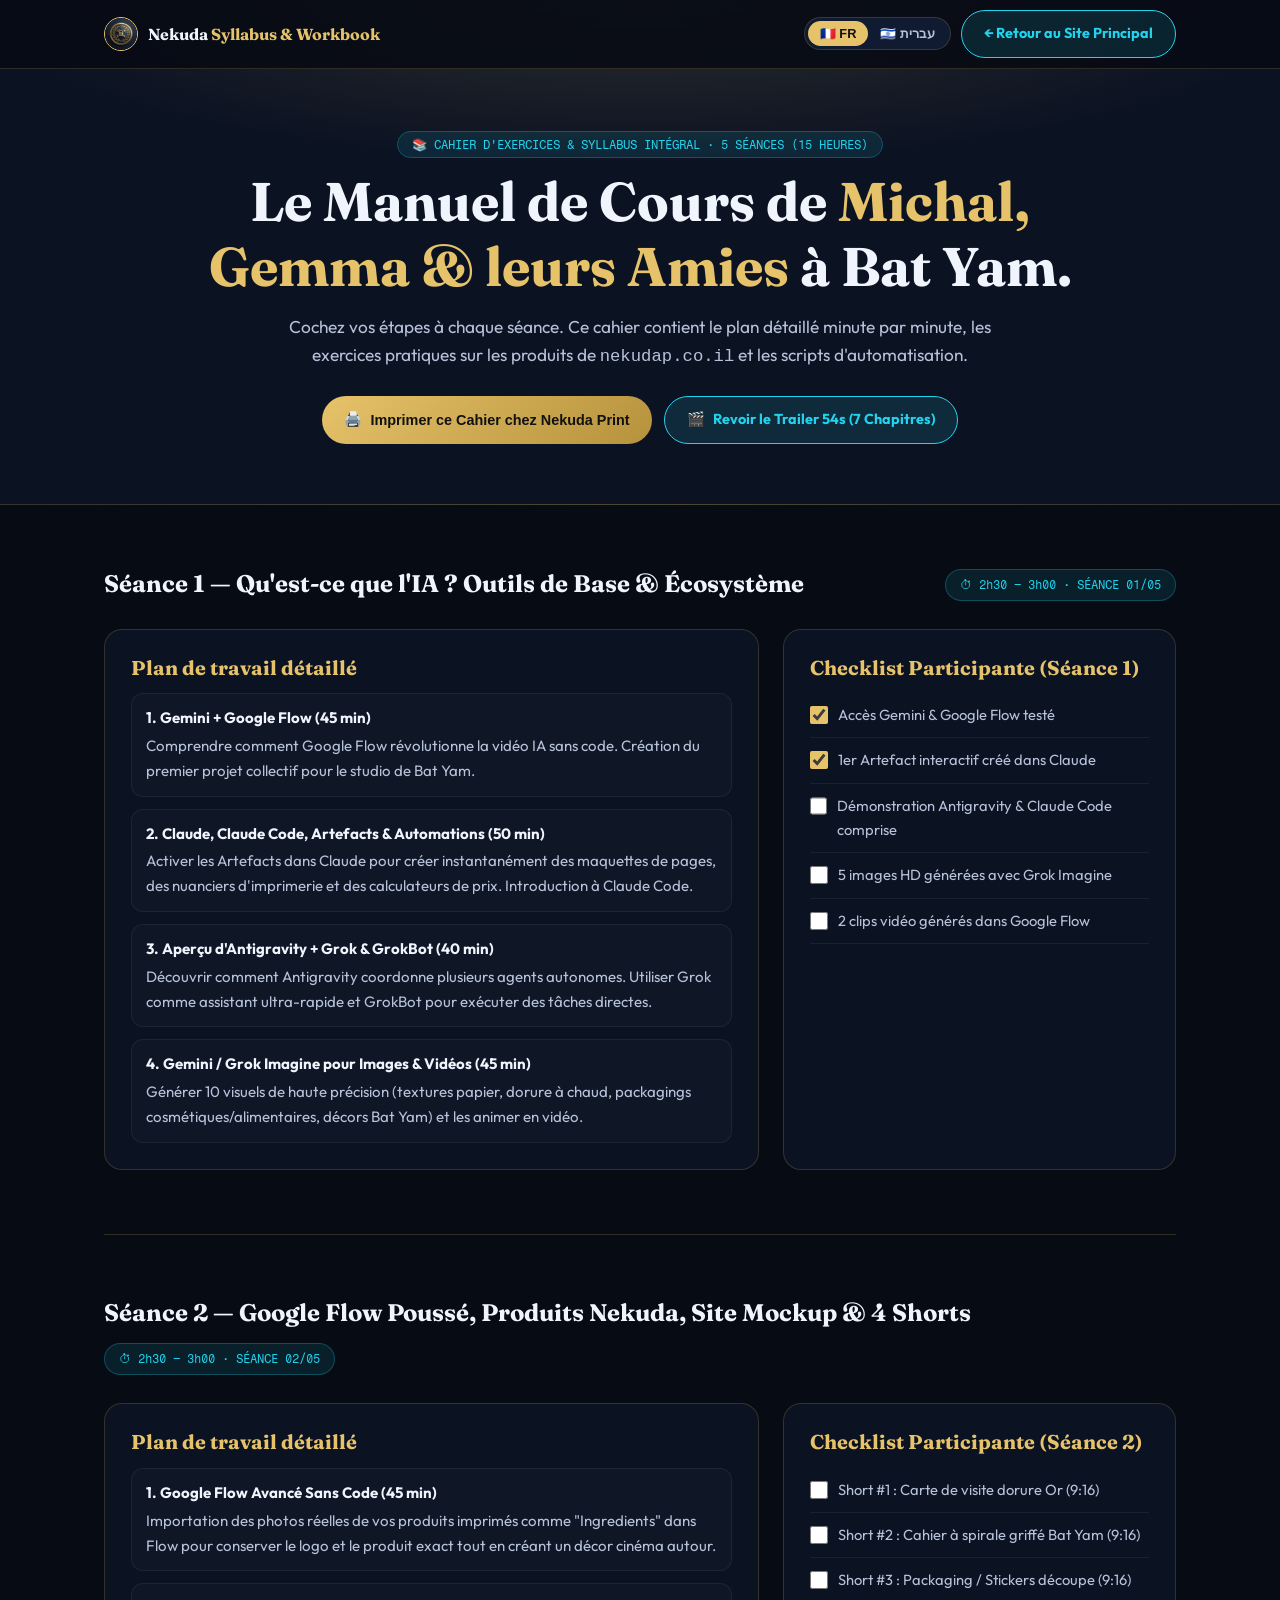
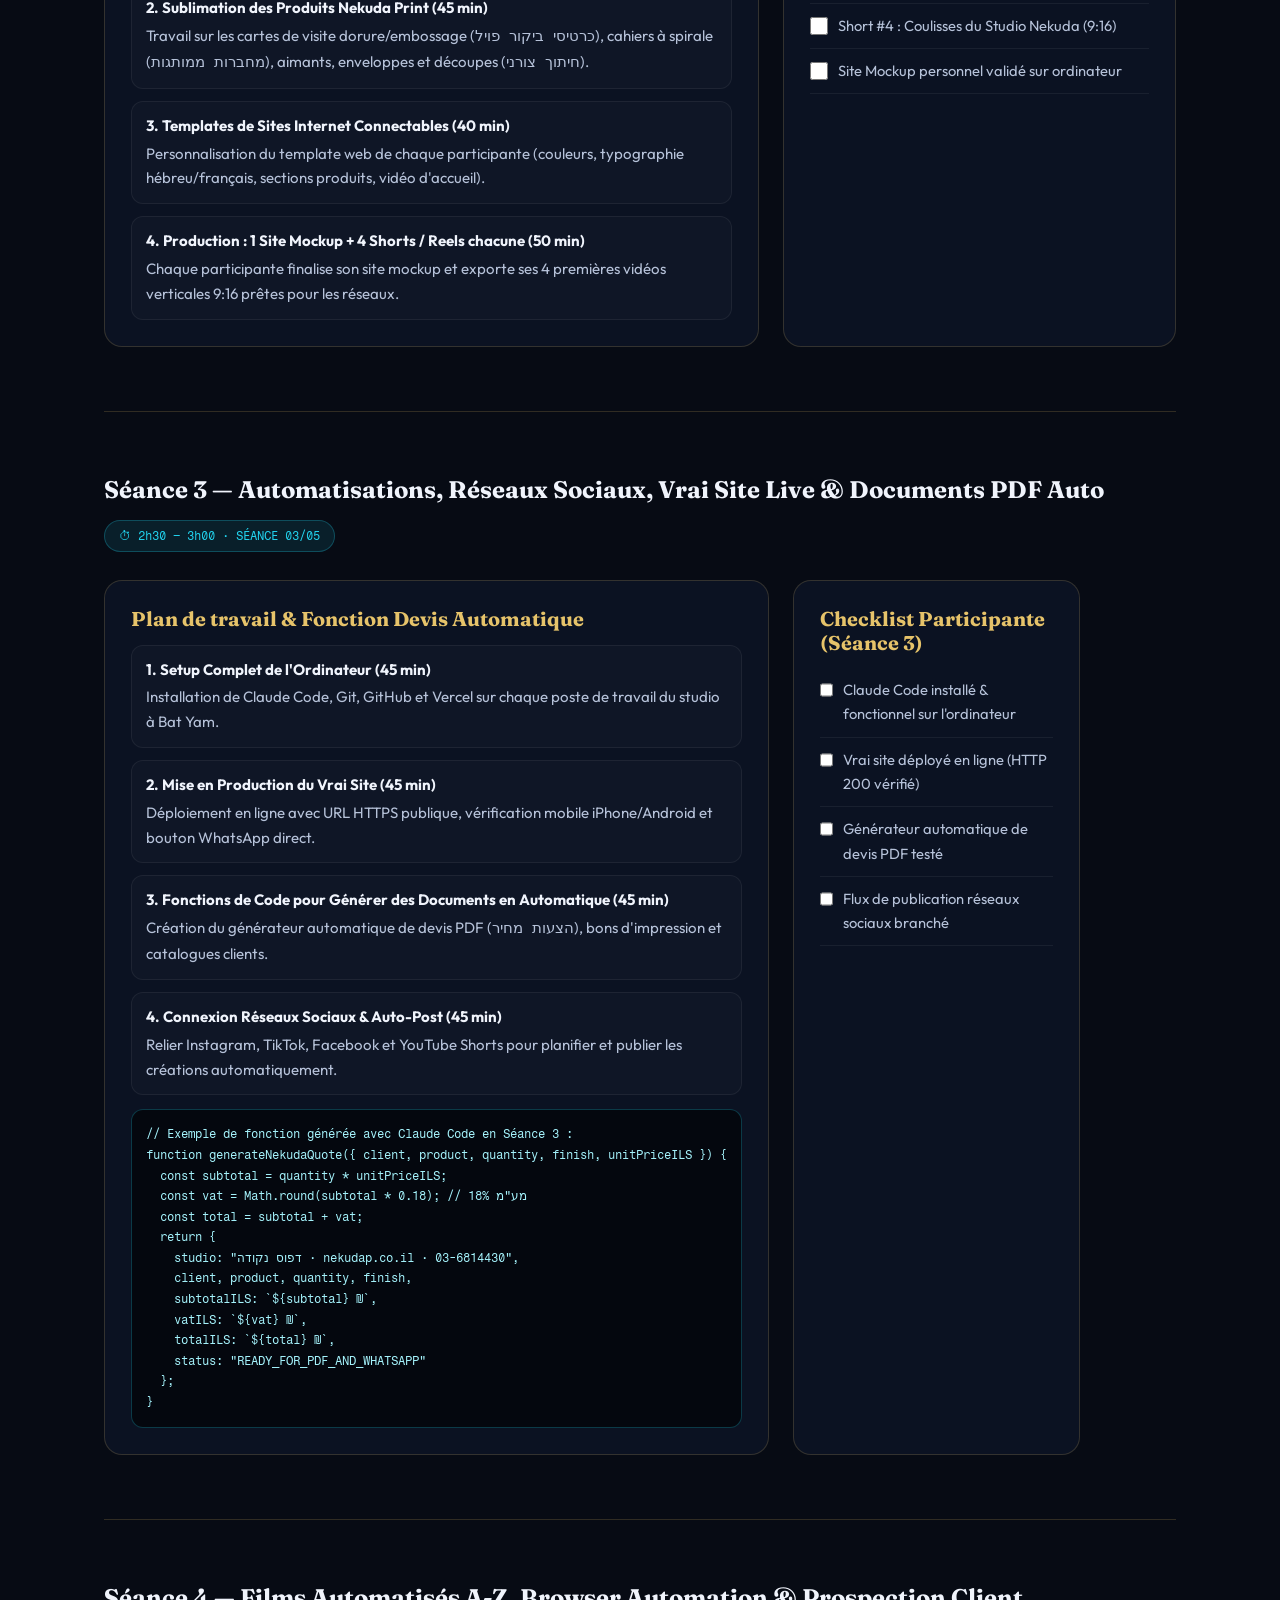
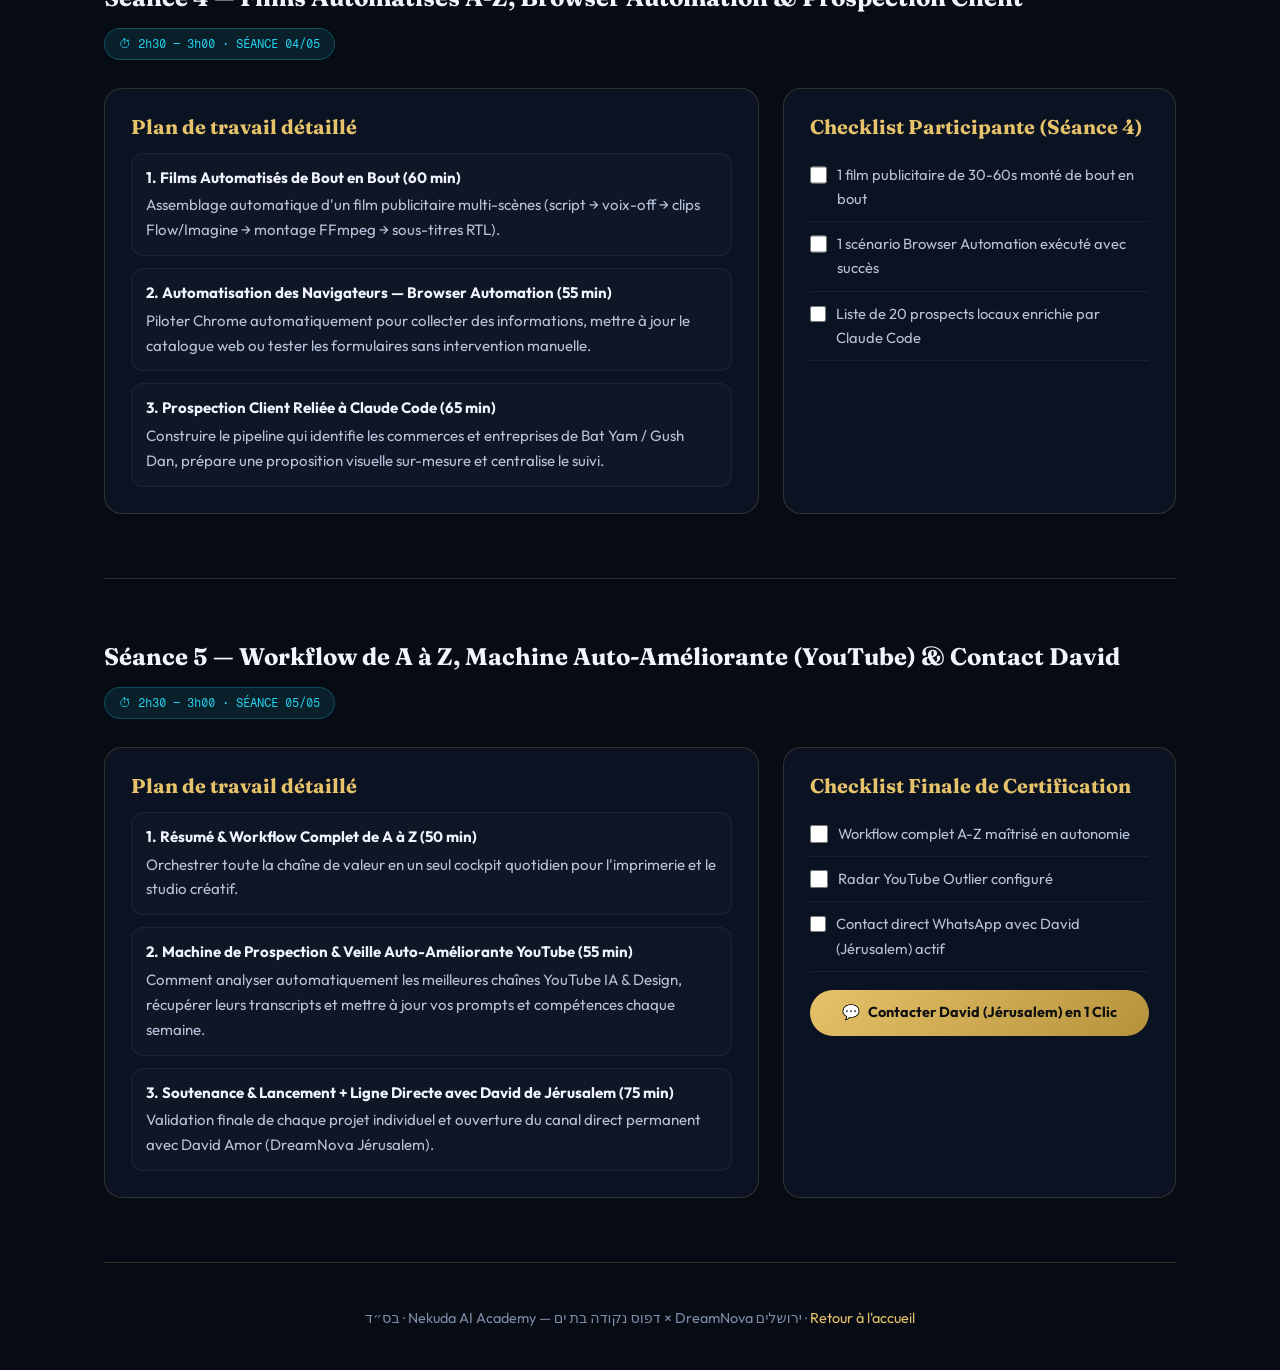
==== cours/index.html @ fb15924f "feat: Nekuda AI Academy complete bilingual course & Design 3.0 website" ====
<!DOCTYPE html>
<html lang="fr" dir="ltr">
<head>
<meta charset="UTF-8">
<meta name="viewport" content="width=device-width, initial-scale=1.0, viewport-fit=cover">
<title>Syllabus & Cahier Pratique — Nekuda AI Academy (5 Séances × 2h30-3h) | דפוס נקודה בת ים</title>
<meta name="description" content="Manuel de cours complet et cahier d'exercices des 5 séances Nekuda AI Academy pour Michal, Gemma et leurs amies à Bat Yam.">
<link rel="icon" href="../assets/logo.png">
<link rel="preconnect" href="https://fonts.googleapis.com">
<link rel="preconnect" href="https://fonts.gstatic.com" crossorigin>
<link href="https://fonts.googleapis.com/css2?family=Fraunces:ital,opsz,wght@0,9..144,400;0,9..144,600;0,9..144,700;1,9..144,400&family=Outfit:wght@300;400;500;600;700;800&family=Fragment+Mono:ital@0;1&family=Heebo:wght@300;400;500;600;700;800&family=Frank+Ruhl+Libre:wght@400;600;700&display=swap" rel="stylesheet">
<style>
:root {
  --bg: #070b14;
  --bg2: #0b1222;
  --bg3: #101a30;
  --gold: #e6c36a;
  --gold-bright: #f7dfa0;
  --gold-dim: #b5923b;
  --cyan: #22d3ee;
  --line: rgba(230, 195, 106, 0.18);
  --line-cyan: rgba(34, 211, 238, 0.25);
  --ink: #f0f4fc;
  --ink-soft: #b6c2d9;
  --ink-faint: #7c8ba6;
  --serif: 'Fraunces', Georgia, serif;
  --sans: 'Outfit', system-ui, sans-serif;
  --mono: 'Fragment Mono', monospace;
}
body.he {
  --serif: 'Frank Ruhl Libre', serif;
  --sans: 'Heebo', system-ui, sans-serif;
}
* { margin: 0; padding: 0; box-sizing: border-box; }
html { scroll-behavior: smooth; }
body {
  font-family: var(--sans);
  background: var(--bg);
  color: var(--ink);
  line-height: 1.65;
}
[data-he] { display: none !important; }
body.he [data-fr] { display: none !important; }
body.he [data-he] { display: revert !important; }

h1, h2, h3, h4 { font-family: var(--serif); line-height: 1.18; }
a { color: inherit; text-decoration: none; }
.wrap { max-width: 1120px; margin: 0 auto; padding: 0 24px; }

nav {
  position: fixed;
  top: 0; left: 0; right: 0;
  z-index: 100;
  background: rgba(7, 11, 20, 0.88);
  backdrop-filter: blur(16px);
  border-bottom: 1px solid var(--line);
}
nav .nav-in {
  max-width: 1120px;
  margin: 0 auto;
  padding: 0 24px;
  height: 68px;
  display: flex;
  align-items: center;
  justify-content: space-between;
  gap: 14px;
}
.brand {
  display: flex;
  align-items: center;
  gap: 10px;
  font-family: var(--serif);
  font-weight: 700;
}
.brand img { width: 34px; height: 34px; border-radius: 50%; border: 1px solid var(--gold); }
.lang-switch {
  display: inline-flex;
  background: var(--bg3);
  border: 1px solid var(--line);
  border-radius: 999px;
  padding: 3px;
}
.lang-switch button {
  background: transparent;
  border: none;
  color: var(--ink-soft);
  font-weight: 600;
  font-size: 0.8rem;
  padding: 5px 12px;
  border-radius: 999px;
  cursor: pointer;
}
.lang-switch button.active {
  background: var(--gold);
  color: #111;
}
.btn {
  display: inline-flex;
  align-items: center;
  gap: 8px;
  padding: 11px 22px;
  border-radius: 999px;
  font-weight: 700;
  font-size: 0.9rem;
  border: 1px solid var(--line);
  cursor: pointer;
}
.btn-gold { background: linear-gradient(135deg, var(--gold), var(--gold-dim)); color: #111; border: none; }
.btn-cyan { background: rgba(34, 211, 238, 0.12); border-color: var(--cyan); color: var(--cyan); }

header.hero {
  padding: 130px 0 60px;
  text-align: center;
  background: radial-gradient(ellipse 80% 50% at 50% 0%, rgba(230, 195, 106, 0.15), transparent 65%), var(--bg2);
  border-bottom: 1px solid var(--line);
}
header.hero h1 { font-size: clamp(2rem, 4.8vw, 3.4rem); margin: 14px auto; max-width: 880px; }
header.hero h1 em { color: var(--gold); font-style: normal; }
header.hero p { color: var(--ink-soft); max-width: 720px; margin: 0 auto 24px; font-size: 1.08rem; }

.workbook-section {
  padding: 64px 0;
  border-bottom: 1px solid var(--line);
}
.wb-header {
  display: flex;
  align-items: center;
  justify-content: space-between;
  flex-wrap: wrap;
  gap: 16px;
  margin-bottom: 28px;
}
.wb-badge {
  font-family: var(--mono);
  font-size: 0.76rem;
  color: var(--cyan);
  background: rgba(34, 211, 238, 0.1);
  border: 1px solid var(--line-cyan);
  padding: 5px 14px;
  border-radius: 999px;
}
.wb-grid {
  display: grid;
  grid-template-columns: 1.25fr 0.75fr;
  gap: 24px;
}
.wb-card {
  background: var(--bg2);
  border: 1px solid var(--line);
  border-radius: 18px;
  padding: 26px;
}
.wb-card h3 { color: var(--gold); font-size: 1.25rem; margin-bottom: 14px; }
.wb-list { list-style: none; display: grid; gap: 12px; }
.wb-list li {
  padding: 12px 14px;
  background: rgba(255, 255, 255, 0.02);
  border: 1px solid rgba(255, 255, 255, 0.06);
  border-radius: 12px;
  font-size: 0.94rem;
  color: var(--ink-soft);
}
.wb-list li strong { color: var(--ink); display: block; margin-bottom: 3px; }
.checklist label {
  display: flex;
  align-items: flex-start;
  gap: 10px;
  padding: 10px 0;
  border-bottom: 1px solid rgba(255, 255, 255, 0.06);
  font-size: 0.92rem;
  color: var(--ink-soft);
  cursor: pointer;
}
.checklist input[type="checkbox"] {
  accent-color: var(--gold);
  width: 18px;
  height: 18px;
  margin-top: 3px;
}
pre.code-block {
  margin-top: 14px;
  background: #04070e;
  border: 1px solid var(--line-cyan);
  border-radius: 12px;
  padding: 14px;
  font-family: var(--mono);
  font-size: 0.78rem;
  color: #a5f3fc;
  overflow-x: auto;
  direction: ltr;
  text-align: left;
}
footer { padding: 44px 0; text-align: center; color: var(--ink-faint); font-size: 0.9rem; }
@media (max-width: 860px) { .wb-grid { grid-template-columns: 1fr; } }
</style>
</head>
<body>

<nav>
  <div class="nav-in">
    <a href="../" class="brand">
      <img src="../assets/logo.png" alt="Logo">
      <span>Nekuda <span style="color:var(--gold)">Syllabus & Workbook</span></span>
    </a>
    <div style="display:flex;gap:10px;align-items:center">
      <div class="lang-switch">
        <button type="button" id="btnFr" class="active" onclick="setLanguage('fr')">🇫🇷 FR</button>
        <button type="button" id="btnHe" onclick="setLanguage('he')">🇮🇱 עברית</button>
      </div>
      <a href="../" class="btn btn-cyan">
        <span data-fr>← Retour au Site Principal</span><span data-he>→ חזרה לעמוד הראשי</span>
      </a>
    </div>
  </div>
</nav>

<header class="hero">
  <div class="wrap">
    <span class="wb-badge">📚 <span data-fr>CAHIER D'EXERCICES & SYLLABUS INTÉGRAL · 5 SÉANCES (15 HEURES)</span><span data-he>סילבוס מלא וחוברת עבודה מעשית · 5 מפגשים (15 שעות)</span></span>
    <h1>
      <span data-fr>Le Manuel de Cours de <em>Michal, Gemma & leurs Amies</em> à Bat Yam.</span>
      <span data-he>חוברת הקורס של <em>מיכל, ג׳מה והחברות</em> בדפוס נקודה בת ים.</span>
    </h1>
    <p>
      <span data-fr>Cochez vos étapes à chaque séance. Ce cahier contient le plan détaillé minute par minute, les exercices pratiques sur les produits de <code>nekudap.co.il</code> et les scripts d'automatisation.</span>
      <span data-he>סמנו וי על כל משימה שאתן משלימות במפגשים. כאן נמצא הפירוט המלא של כל 5 המפגשים, התרגילים על מוצרי דפוס נקודה ותבניות הקוד והאוטומציה.</span>
    </p>
    <div style="display:flex;gap:12px;justify-content:center;flex-wrap:wrap">
      <button type="button" class="btn btn-gold" onclick="window.print()">
        🖨️ <span data-fr>Imprimer ce Cahier chez Nekuda Print</span><span data-he>הדפסת חוברת הקורס בדפוס נקודה</span>
      </button>
      <a href="../#trailer" class="btn btn-cyan">
        🎬 <span data-fr>Revoir le Trailer 54s (7 Chapitres)</span><span data-he>צפייה בטריילר 54 השניות</span>
      </a>
    </div>
  </div>
</header>

<main class="wrap">

  <!-- SÉANCE 1 -->
  <section class="workbook-section" id="s1">
    <div class="wb-header">
      <h2><span data-fr>Séance 1 — Qu'est-ce que l'IA ? Outils de Base & Écosystème</span><span data-he>מפגש 1 — מה זה AI? כלי הבסיס והיכרות עם כל האקוסיסטם</span></h2>
      <span class="wb-badge">⏱ 2h30 – 3h00 · SÉANCE 01/05</span>
    </div>
    <div class="wb-grid">
      <div class="wb-card">
        <h3><span data-fr>Plan de travail détaillé</span><span data-he>תוכנית עבודה מפורטת למפגש 1</span></h3>
        <ul class="wb-list">
          <li>
            <strong>1. Gemini + Google Flow (45 min)</strong>
            <span data-fr>Comprendre comment Google Flow révolutionne la vidéo IA sans code. Création du premier projet collectif pour le studio de Bat Yam.</span>
            <span data-he>איך Google Flow מאפשר ליצור סרטונים קולנועיים ללא קוד. פתיחת פרויקט ראשון משותף לסטודיו בבת ים.</span>
          </li>
          <li>
            <strong>2. Claude, Claude Code, Artefacts & Automations (50 min)</strong>
            <span data-fr>Activer les Artefacts dans Claude pour créer instantanément des maquettes de pages, des nuanciers d'imprimerie et des calculateurs de prix. Introduction à Claude Code.</span>
            <span data-he>הפעלת Artifacts ב-Claude ליצירה מיידית של דפי נחיתה, מניפות צבעים לדפוס ומחשבוני הצעות מחיר. היכרות ראשונה עם Claude Code.</span>
          </li>
          <li>
            <strong>3. Aperçu d'Antigravity + Grok & GrokBot (40 min)</strong>
            <span data-fr>Découvrir comment Antigravity coordonne plusieurs agents autonomes. Utiliser Grok comme assistant ultra-rapide et GrokBot pour exécuter des tâches directes.</span>
            <span data-he>הצצה ל-Antigravity (תיאום בין מספר סוכני AI במקביל). שימוש ב-Grok כעובד מהיר במיוחד וב-GrokBot למשימות מיידיות.</span>
          </li>
          <li>
            <strong>4. Gemini / Grok Imagine pour Images & Vidéos (45 min)</strong>
            <span data-fr>Générer 10 visuels de haute précision (textures papier, dorure à chaud, packagings cosmétiques/alimentaires, décors Bat Yam) et les animer en vidéo.</span>
            <span data-he>יצירת 10 תמונות ברמת סטודיו (טקסטורות נייר, השבחות פויל זהב, אריזות ממותגות ונופי בת ים) והנפשתן לווידאו.</span>
          </li>
        </ul>
      </div>
      <div class="wb-card">
        <h3><span data-fr>Checklist Participante (Séance 1)</span><span data-he>צ׳ק-ליסט למשתתפת (מפגש 1)</span></h3>
        <div class="checklist">
          <label><input type="checkbox" checked> <span><span data-fr>Accès Gemini & Google Flow testé</span><span data-he>חיבור פעיל ל-Gemini ו-Google Flow</span></span></label>
          <label><input type="checkbox" checked> <span><span data-fr>1er Artefact interactif créé dans Claude</span><span data-he>יצירת Artifact אינטראקטיבי ראשון ב-Claude</span></span></label>
          <label><input type="checkbox"> <span><span data-fr>Démonstration Antigravity & Claude Code comprise</span><span data-he>הבנת איך Claude Code ו-Antigravity עובדים</span></span></label>
          <label><input type="checkbox"> <span><span data-fr>5 images HD générées avec Grok Imagine</span><span data-he>יצירת 5 תמונות HD ב-Grok Imagine</span></span></label>
          <label><input type="checkbox"> <span><span data-fr>2 clips vidéo générés dans Google Flow</span><span data-he>יצירת 2 קליפים ראשונים ב-Google Flow</span></span></label>
        </div>
      </div>
    </div>
  </section>

  <!-- SÉANCE 2 -->
  <section class="workbook-section" id="s2">
    <div class="wb-header">
      <h2><span data-fr>Séance 2 — Google Flow Poussé, Produits Nekuda, Site Mockup & 4 Shorts</span><span data-he>מפגש 2 — Google Flow מתקדם, מוצרי דפוס נקודה, אתר מוקאפ ו-4 Shorts</span></h2>
      <span class="wb-badge">⏱ 2h30 – 3h00 · SÉANCE 02/05</span>
    </div>
    <div class="wb-grid">
      <div class="wb-card">
        <h3><span data-fr>Plan de travail détaillé</span><span data-he>תוכנית עבודה מפורטת למפגש 2</span></h3>
        <ul class="wb-list">
          <li>
            <strong>1. Google Flow Avancé Sans Code (45 min)</strong>
            <span data-fr>Importation des photos réelles de vos produits imprimés comme "Ingredients" dans Flow pour conserver le logo et le produit exact tout en créant un décor cinéma autour.</span>
            <span data-he>העלאת תמונות מוצרים אמיתיים מבית הדפוס כ-Ingredients לתוך Flow כדי לשמור על הלוגו והמוצר המדויק בתוך סצנה קולנועית.</span>
          </li>
          <li>
            <strong>2. Sublimation des Produits Nekuda Print (45 min)</strong>
            <span data-fr>Travail sur les cartes de visite dorure/embossage (<code>כרטיסי ביקור פויל</code>), cahiers à spirale (<code>מחברות ממותגות</code>), aimants, enveloppes et découpes (<code>חיתוך צורני</code>).</span>
            <span data-he>יצירת פרסומות וידאו לכרטיסי ביקור עם פויל והבלטה, מחברות ספירלה ממותגות, מגנטים, מעטפות וחיתוך צורני.</span>
          </li>
          <li>
            <strong>3. Templates de Sites Internet Connectables (40 min)</strong>
            <span data-fr>Personnalisation du template web de chaque participante (couleurs, typographie hébreu/français, sections produits, vidéo d'accueil).</span>
            <span data-he>התאמה אישית של תבנית האתר לכל משתתפת (צבעים, פונטים בעברית, קטלוג מוצרים וסרטון פתיחה).</span>
          </li>
          <li>
            <strong>4. Production : 1 Site Mockup + 4 Shorts / Reels chacune (50 min)</strong>
            <span data-fr>Chaque participante finalise son site mockup et exporte ses 4 premières vidéos verticales 9:16 prêtes pour les réseaux.</span>
            <span data-he>כל משתתפת מסיימת את אתר המוקאפ שלה ומייצאת 4 סרטוני Shorts/Reels אנכיים (9:16) מוכנים לפרסום.</span>
          </li>
        </ul>
      </div>
      <div class="wb-card">
        <h3><span data-fr>Checklist Participante (Séance 2)</span><span data-he>צ׳ק-ליסט למשתתפת (מפגש 2)</span></h3>
        <div class="checklist">
          <label><input type="checkbox"> <span><span data-fr>Short #1 : Carte de visite dorure Or (9:16)</span><span data-he>סרטון #1: כרטיס ביקור פויל זהב (9:16)</span></span></label>
          <label><input type="checkbox"> <span><span data-fr>Short #2 : Cahier à spirale griffé Bat Yam (9:16)</span><span data-he>סרטון #2: מחברת ספירלה ממותגת (9:16)</span></span></label>
          <label><input type="checkbox"> <span><span data-fr>Short #3 : Packaging / Stickers découpe (9:16)</span><span data-he>סרטון #3: חיתוך צורני ומדבקות (9:16)</span></span></label>
          <label><input type="checkbox"> <span><span data-fr>Short #4 : Coulisses du Studio Nekuda (9:16)</span><span data-he>סרטון #4: מאחורי הקלעים בסטודיו (9:16)</span></span></label>
          <label><input type="checkbox"> <span><span data-fr>Site Mockup personnel validé sur ordinateur</span><span data-he>אתר מוקאפ אישי מוכן ומעוצב</span></span></label>
        </div>
      </div>
    </div>
  </section>

  <!-- SÉANCE 3 -->
  <section class="workbook-section" id="s3">
    <div class="wb-header">
      <h2><span data-fr>Séance 3 — Automatisations, Réseaux Sociaux, Vrai Site Live & Documents PDF Auto</span><span data-he>מפגש 3 — אוטומציות, רשתות חברתיות, אתר חי באוויר והפקת מסמכים אוטומטית</span></h2>
      <span class="wb-badge">⏱ 2h30 – 3h00 · SÉANCE 03/05</span>
    </div>
    <div class="wb-grid">
      <div class="wb-card">
        <h3><span data-fr>Plan de travail & Fonction Devis Automatique</span><span data-he>תוכנית עבודה ופונקציית הצעת מחיר אוטומטית</span></h3>
        <ul class="wb-list">
          <li>
            <strong>1. Setup Complet de l'Ordinateur (45 min)</strong>
            <span data-fr>Installation de Claude Code, Git, GitHub et Vercel sur chaque poste de travail du studio à Bat Yam.</span>
            <span data-he>התקנת Claude Code, חיבור ל-GitHub ו-Vercel והגדרת תיקיות העבודה על כל מחשב בסטודיו.</span>
          </li>
          <li>
            <strong>2. Mise en Production du Vrai Site (45 min)</strong>
            <span data-fr>Déploiement en ligne avec URL HTTPS publique, vérification mobile iPhone/Android et bouton WhatsApp direct.</span>
            <span data-he>העלאת האתר לאוויר עם כתובת אמיתית (HTTPS), בדיקה בנייד וחיבור ישיר לוואטסאפ.</span>
          </li>
          <li>
            <strong>3. Fonctions de Code pour Générer des Documents en Automatique (45 min)</strong>
            <span data-fr>Création du générateur automatique de devis PDF (<code>הצעות מחיר</code>), bons d'impression et catalogues clients.</span>
            <span data-he>בניית פונקציית קוד שמייצרת אוטומטית הצעות מחיר ב-PDF, הזמנות עבודה וקטלוגים ממותגים.</span>
          </li>
          <li>
            <strong>4. Connexion Réseaux Sociaux & Auto-Post (45 min)</strong>
            <span data-fr>Relier Instagram, TikTok, Facebook et YouTube Shorts pour planifier et publier les créations automatiquement.</span>
            <span data-he>חיבור הרשתות החברתיות (אינסטגרם, פייסבוק, טיקטוק, יוטיוב) לתזמון ופרסום אוטומטי של התוכן.</span>
          </li>
        </ul>
        <pre class="code-block">// Exemple de fonction générée avec Claude Code en Séance 3 :
function generateNekudaQuote({ client, product, quantity, finish, unitPriceILS }) {
  const subtotal = quantity * unitPriceILS;
  const vat = Math.round(subtotal * 0.18); // מע"מ 18%
  const total = subtotal + vat;
  return {
    studio: "דפוס נקודה · nekudap.co.il · 03-6814430",
    client, product, quantity, finish,
    subtotalILS: `${subtotal} ₪`,
    vatILS: `${vat} ₪`,
    totalILS: `${total} ₪`,
    status: "READY_FOR_PDF_AND_WHATSAPP"
  };
}</pre>
      </div>
      <div class="wb-card">
        <h3><span data-fr>Checklist Participante (Séance 3)</span><span data-he>צ׳ק-ליסט למשתתפת (מפגש 3)</span></h3>
        <div class="checklist">
          <label><input type="checkbox"> <span><span data-fr>Claude Code installé & fonctionnel sur l'ordinateur</span><span data-he>Claude Code מותקן ועובד על המחשב</span></span></label>
          <label><input type="checkbox"> <span><span data-fr>Vrai site déployé en ligne (HTTP 200 vérifié)</span><span data-he>האתר האישי באוויר עם קישור חי (HTTP 200)</span></span></label>
          <label><input type="checkbox"> <span><span data-fr>Générateur automatique de devis PDF testé</span><span data-he>מחולל הצעות מחיר אוטומטי ב-PDF עובד</span></span></label>
          <label><input type="checkbox"> <span><span data-fr>Flux de publication réseaux sociaux branché</span><span data-he>חיבור פרסום אוטומטי לרשתות החברתיות</span></span></label>
        </div>
      </div>
    </div>
  </section>

  <!-- SÉANCE 4 -->
  <section class="workbook-section" id="s4">
    <div class="wb-header">
      <h2><span data-fr>Séance 4 — Films Automatisés A-Z, Browser Automation & Prospection Client</span><span data-he>מפגש 4 — סרטים אוטומטיים מקצה לקצה, אוטומציית דפדפן וגיוס לקוחות</span></h2>
      <span class="wb-badge">⏱ 2h30 – 3h00 · SÉANCE 04/05</span>
    </div>
    <div class="wb-grid">
      <div class="wb-card">
        <h3><span data-fr>Plan de travail détaillé</span><span data-he>תוכנית עבודה מפורטת למפגש 4</span></h3>
        <ul class="wb-list">
          <li>
            <strong>1. Films Automatisés de Bout en Bout (60 min)</strong>
            <span data-fr>Assemblage automatique d'un film publicitaire multi-scènes (script → voix-off → clips Flow/Imagine → montage FFmpeg → sous-titres RTL).</span>
            <span data-he>בניית צנרת אוטומטית להפקת סרט פרסומת שלם (תסריט ← קריינות ← שוטים ← עריכת וידאו אוטומטית ← כתוביות בעברית).</span>
          </li>
          <li>
            <strong>2. Automatisation des Navigateurs — Browser Automation (55 min)</strong>
            <span data-fr>Piloter Chrome automatiquement pour collecter des informations, mettre à jour le catalogue web ou tester les formulaires sans intervention manuelle.</span>
            <span data-he>הפעלת דפדפן אוטומטי שמבצע משימות חוזרות: איסוף נתונים, עדכון מוצרים באתר ובדיקת טפסים אוטומטית.</span>
          </li>
          <li>
            <strong>3. Prospection Client Reliée à Claude Code (65 min)</strong>
            <span data-fr>Construire le pipeline qui identifie les commerces et entreprises de Bat Yam / Gush Dan, prépare une proposition visuelle sur-mesure et centralise le suivi.</span>
            <span data-he>בניית מערכת שמאתרת עסקים בבת ים וגוש דן, מכינה עבורם הדמיה מותאמת אישית ומחברת את הכל ל-Claude Code.</span>
          </li>
        </ul>
      </div>
      <div class="wb-card">
        <h3><span data-fr>Checklist Participante (Séance 4)</span><span data-he>צ׳ק-ליסט למשתתפת (מפגש 4)</span></h3>
        <div class="checklist">
          <label><input type="checkbox"> <span><span data-fr>1 film publicitaire de 30-60s monté de bout en bout</span><span data-he>סרט פרסומת שלם (30–60 שנ׳) שהופק מקצה לקצה</span></span></label>
          <label><input type="checkbox"> <span><span data-fr>1 scénario Browser Automation exécuté avec succès</span><span data-he>תהליך אוטומציית דפדפן עובד</span></span></label>
          <label><input type="checkbox"> <span><span data-fr>Liste de 20 prospects locaux enrichie par Claude Code</span><span data-he>רשימת 20 לקוחות פוטנציאליים עם הצעה מותאמת</span></span></label>
        </div>
      </div>
    </div>
  </section>

  <!-- SÉANCE 5 -->
  <section class="workbook-section" id="s5">
    <div class="wb-header">
      <h2><span data-fr>Séance 5 — Workflow de A à Z, Machine Auto-Améliorante (YouTube) & Contact David</span><span data-he>מפגש 5 — תהליך מלא מא׳ עד ת׳, מכונת למידה מיוטיוב וקשר ישיר לדוד</span></h2>
      <span class="wb-badge">⏱ 2h30 – 3h00 · SÉANCE 05/05</span>
    </div>
    <div class="wb-grid">
      <div class="wb-card">
        <h3><span data-fr>Plan de travail détaillé</span><span data-he>תוכנית עבודה מפורטת למפגש 5</span></h3>
        <ul class="wb-list">
          <li>
            <strong>1. Résumé & Workflow Complet de A à Z (50 min)</strong>
            <span data-fr>Orchestrer toute la chaîne de valeur en un seul cockpit quotidien pour l'imprimerie et le studio créatif.</span>
            <span data-he>חיבור כל מה שלמדנו לתהליך עבודה יומי מהיר ופשוט שמייצר תוכן, אתרים והצעות מחיר.</span>
          </li>
          <li>
            <strong>2. Machine de Prospection & Veille Auto-Améliorante YouTube (55 min)</strong>
            <span data-fr>Comment analyser automatiquement les meilleures chaînes YouTube IA & Design, récupérer leurs transcripts et mettre à jour vos prompts et compétences chaque semaine.</span>
            <span data-he>ניתוח אוטומטי של ערוצי היוטיוב הטובים בעולם, חילוץ תמלולים והפיכת כל חידוש ב-AI לכלי עבודה בדפוס נקודה.</span>
          </li>
          <li>
            <strong>3. Soutenance & Lancement + Ligne Directe avec David de Jérusalem (75 min)</strong>
            <span data-fr>Validation finale de chaque projet individuel et ouverture du canal direct permanent avec David Amor (DreamNova Jérusalem).</span>
            <span data-he>השקת הפרויקט האישי של כל משתתפת ופתיחת ערוץ התקשורת הישיר עם דוד אמור בירושלים להמשך ליווי וצמיחה.</span>
          </li>
        </ul>
      </div>
      <div class="wb-card">
        <h3><span data-fr>Checklist Finale de Certification</span><span data-he>צ׳ק-ליסט סיום והסמכה</span></h3>
        <div class="checklist">
          <label><input type="checkbox"> <span><span data-fr>Workflow complet A-Z maîtrisé en autonomie</span><span data-he>שליטה מלאה בתהליך העבודה מא׳ ועד ת׳</span></span></label>
          <label><input type="checkbox"> <span><span data-fr>Radar YouTube Outlier configuré</span><span data-he>מערכת ניתוח ערוצי יוטיוב מוגדרת</span></span></label>
          <label><input type="checkbox"> <span><span data-fr>Contact direct WhatsApp avec David (Jérusalem) actif</span><span data-he>קשר ישיר בוואטסאפ מול דוד בירושלים</span></span></label>
        </div>
        <div style="margin-top:18px">
          <a href="https://wa.me/972584921492?text=%D7%94%D7%99%D7%99%20%D7%93%D7%95%D7%93%2C%20%D7%90%D7%A0%D7%97%D7%A0%D7%95%20%D7%91%D7%97%D7%95%D7%91%D7%A8%D7%AA%20%D7%94%D7%A7%D7%95%D7%A8%D7%A1%20%D7%A9%D7%9C%20Nekuda%20AI%20Academy!" target="_blank" rel="noopener" class="btn btn-gold" style="width:100%;justify-content:center">
            💬 <span data-fr>Contacter David (Jérusalem) en 1 Clic</span><span data-he>שיחה ישירה עם דוד מירושלים</span>
          </a>
        </div>
      </div>
    </div>
  </section>

</main>

<footer>
  <div class="wrap">
    <p>בס״ד · Nekuda AI Academy — דפוס נקודה בת ים × DreamNova ירושלים · <a href="../" style="color:var(--gold)">Retour à l'accueil</a></p>
  </div>
</footer>

<script>
function setLanguage(lang) {
  const isHe = lang === 'he';
  document.body.classList.toggle('he', isHe);
  document.documentElement.lang = isHe ? 'he' : 'fr';
  document.documentElement.dir = isHe ? 'rtl' : 'ltr';
  document.getElementById('btnFr').classList.toggle('active', !isHe);
  document.getElementById('btnHe').classList.toggle('active', isHe);
  try { localStorage.setItem('nekuda_lang', lang); } catch (e) {}
}
(function() {
  let saved = new URLSearchParams(location.search).get('lang');
  if (!saved) { try { saved = localStorage.getItem('nekuda_lang'); } catch (e) {} }
  if (saved === 'he' || saved === 'fr') setLanguage(saved);
})();
</script>
</body>
</html>
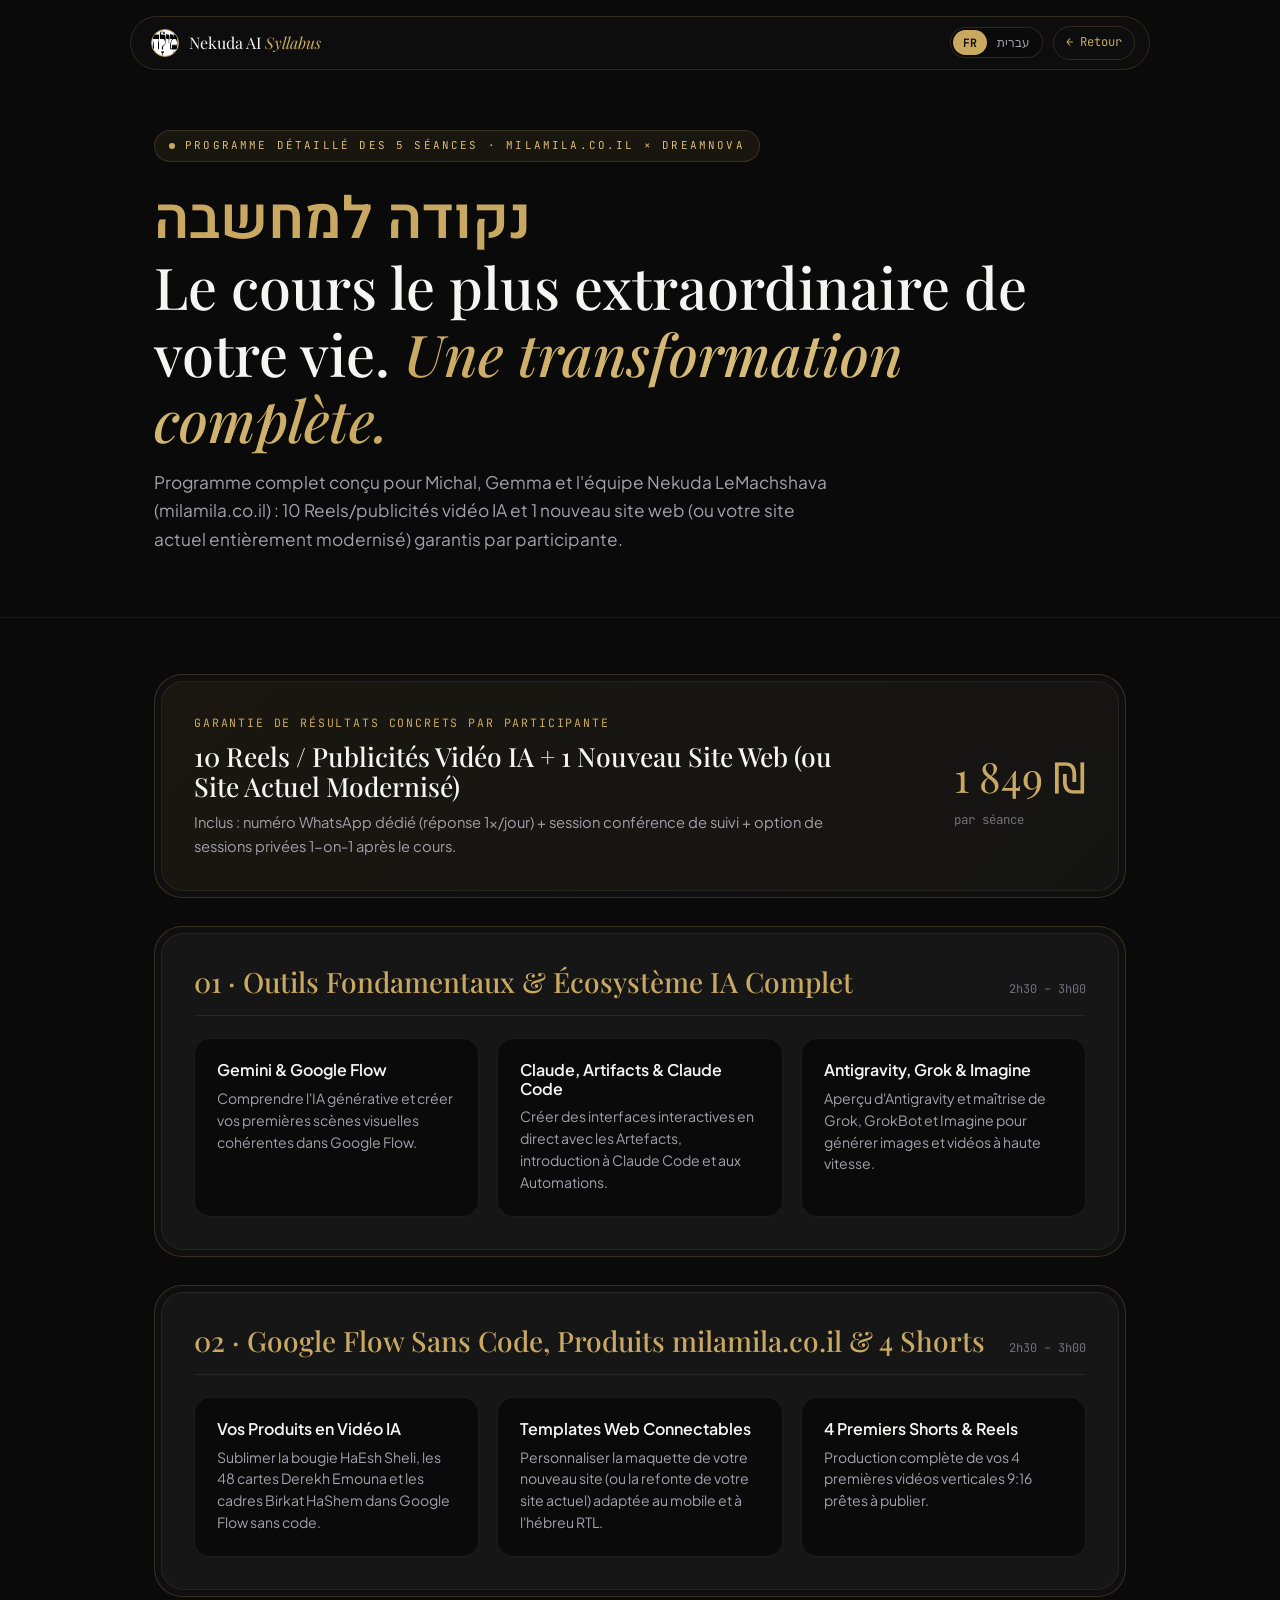
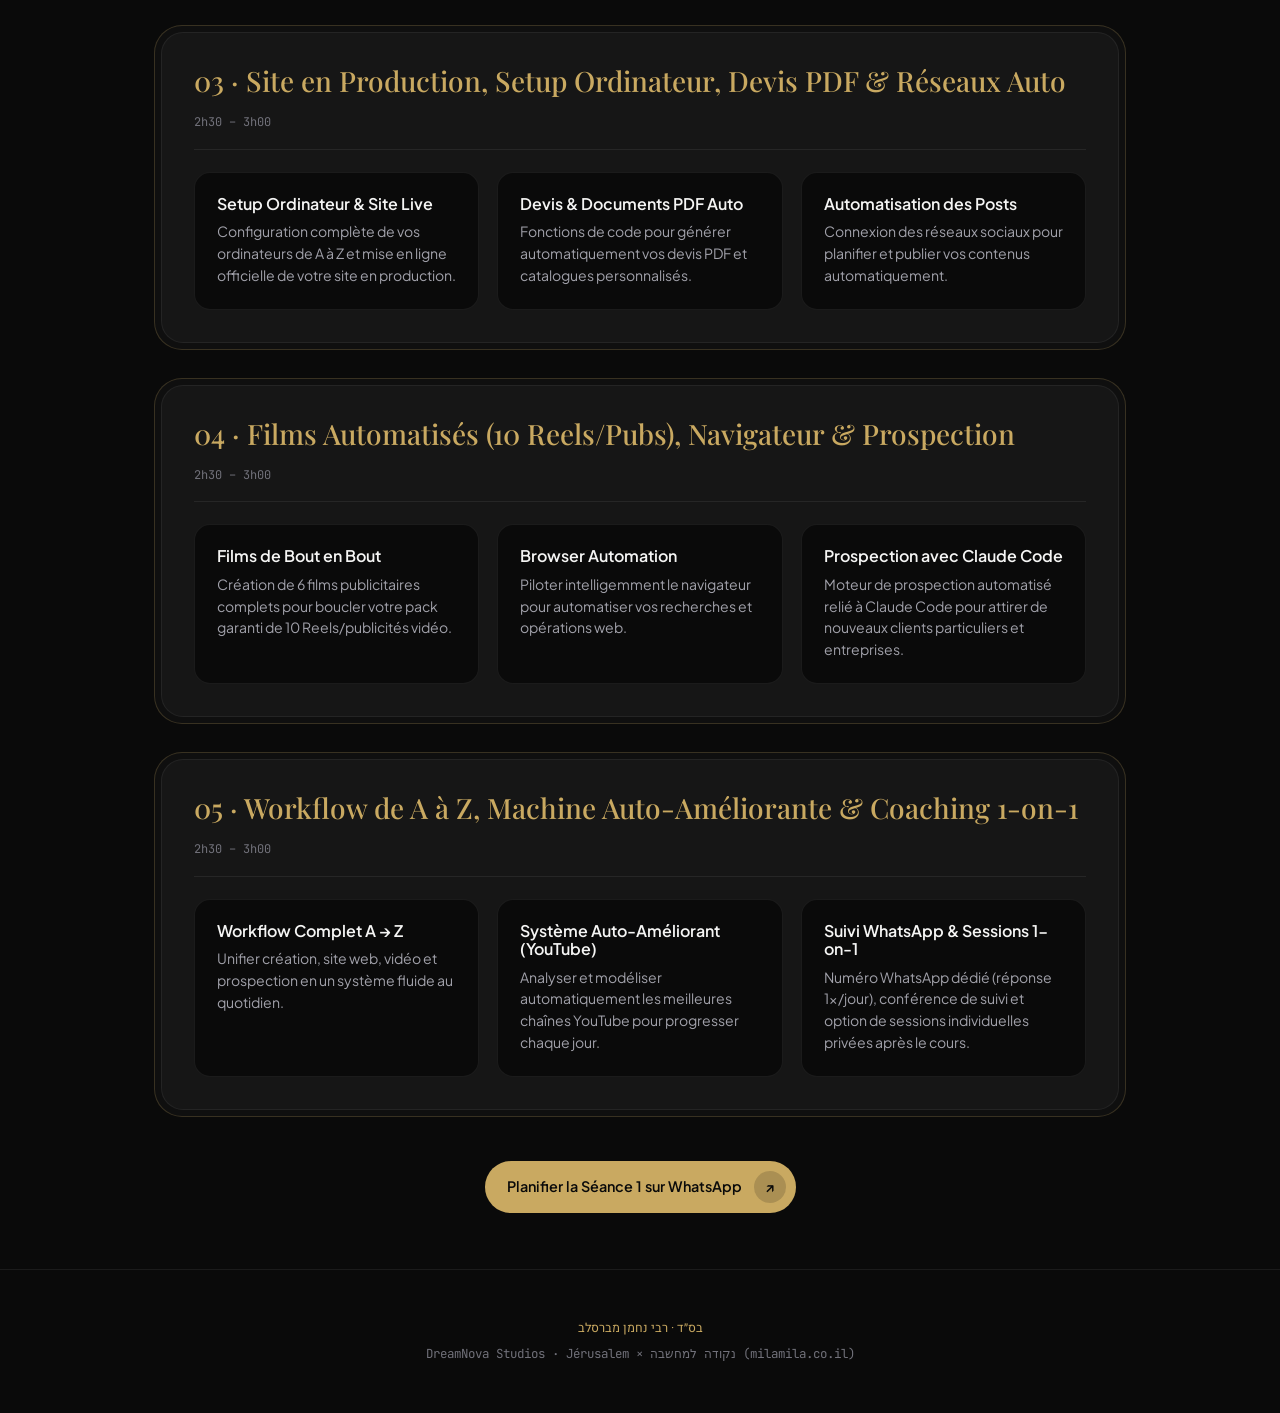
==== commit 93f432b9: "feat: State-of-the-Art Claude canonical redesign + milamila.co.il + HE/EN lip-synced videos + /brag " ====
--- a/cours/index.html
+++ b/cours/index.html
@@ -1,495 +1,353 @@
 <!DOCTYPE html>
 <html lang="fr" dir="ltr">
 <head>
-<meta charset="UTF-8">
-<meta name="viewport" content="width=device-width, initial-scale=1.0, viewport-fit=cover">
-<title>Syllabus & Cahier Pratique — Nekuda AI Academy (5 Séances × 2h30-3h) | דפוס נקודה בת ים</title>
-<meta name="description" content="Manuel de cours complet et cahier d'exercices des 5 séances Nekuda AI Academy pour Michal, Gemma et leurs amies à Bat Yam.">
-<link rel="icon" href="../assets/logo.png">
-<link rel="preconnect" href="https://fonts.googleapis.com">
-<link rel="preconnect" href="https://fonts.gstatic.com" crossorigin>
-<link href="https://fonts.googleapis.com/css2?family=Fraunces:ital,opsz,wght@0,9..144,400;0,9..144,600;0,9..144,700;1,9..144,400&family=Outfit:wght@300;400;500;600;700;800&family=Fragment+Mono:ital@0;1&family=Heebo:wght@300;400;500;600;700;800&family=Frank+Ruhl+Libre:wght@400;600;700&display=swap" rel="stylesheet">
+<meta charset="UTF-8" />
+<meta name="viewport" content="width=device-width, initial-scale=1.0, viewport-fit=cover" />
+<title>Syllabus Complet — Nekuda AI Academy | נקודה למחשבה × DreamNova Studios</title>
+<meta name="description" content="Programme détaillé des 5 séances de Nekuda AI Academy (milamila.co.il) : Gemini, Google Flow, Claude Code, Antigravity, Grok. Garantie 10 Reels/Pubs + 1 Site Web. 1 849 ₪ par séance." />
+<link rel="icon" href="../assets/milamila/logo.png" />
+<link rel="preconnect" href="https://fonts.googleapis.com" />
+<link rel="preconnect" href="https://fonts.gstatic.com" crossorigin />
+<link href="https://fonts.googleapis.com/css2?family=Playfair+Display:ital,wght@0,400;0,500;0,600;0,700;1,400;1,500&family=Plus+Jakarta+Sans:wght@300;400;500;600;700&family=JetBrains+Mono:wght@400;500&family=Heebo:wght@400;500;600;700;800&display=swap" rel="stylesheet" />
 <style>
-:root {
-  --bg: #070b14;
-  --bg2: #0b1222;
-  --bg3: #101a30;
-  --gold: #e6c36a;
-  --gold-bright: #f7dfa0;
-  --gold-dim: #b5923b;
-  --cyan: #22d3ee;
-  --line: rgba(230, 195, 106, 0.18);
-  --line-cyan: rgba(34, 211, 238, 0.25);
-  --ink: #f0f4fc;
-  --ink-soft: #b6c2d9;
-  --ink-faint: #7c8ba6;
-  --serif: 'Fraunces', Georgia, serif;
-  --sans: 'Outfit', system-ui, sans-serif;
-  --mono: 'Fragment Mono', monospace;
-}
-body.he {
-  --serif: 'Frank Ruhl Libre', serif;
-  --sans: 'Heebo', system-ui, sans-serif;
-}
-* { margin: 0; padding: 0; box-sizing: border-box; }
-html { scroll-behavior: smooth; }
-body {
-  font-family: var(--sans);
-  background: var(--bg);
-  color: var(--ink);
-  line-height: 1.65;
-}
-[data-he] { display: none !important; }
-body.he [data-fr] { display: none !important; }
-body.he [data-he] { display: revert !important; }
-
-h1, h2, h3, h4 { font-family: var(--serif); line-height: 1.18; }
-a { color: inherit; text-decoration: none; }
-.wrap { max-width: 1120px; margin: 0 auto; padding: 0 24px; }
-
-nav {
-  position: fixed;
-  top: 0; left: 0; right: 0;
-  z-index: 100;
-  background: rgba(7, 11, 20, 0.88);
-  backdrop-filter: blur(16px);
-  border-bottom: 1px solid var(--line);
-}
-nav .nav-in {
-  max-width: 1120px;
-  margin: 0 auto;
-  padding: 0 24px;
-  height: 68px;
-  display: flex;
-  align-items: center;
-  justify-content: space-between;
-  gap: 14px;
-}
-.brand {
-  display: flex;
-  align-items: center;
-  gap: 10px;
-  font-family: var(--serif);
-  font-weight: 700;
-}
-.brand img { width: 34px; height: 34px; border-radius: 50%; border: 1px solid var(--gold); }
-.lang-switch {
-  display: inline-flex;
-  background: var(--bg3);
-  border: 1px solid var(--line);
-  border-radius: 999px;
-  padding: 3px;
-}
-.lang-switch button {
-  background: transparent;
-  border: none;
-  color: var(--ink-soft);
-  font-weight: 600;
-  font-size: 0.8rem;
-  padding: 5px 12px;
-  border-radius: 999px;
-  cursor: pointer;
-}
-.lang-switch button.active {
-  background: var(--gold);
-  color: #111;
-}
-.btn {
-  display: inline-flex;
-  align-items: center;
-  gap: 8px;
-  padding: 11px 22px;
-  border-radius: 999px;
-  font-weight: 700;
-  font-size: 0.9rem;
-  border: 1px solid var(--line);
-  cursor: pointer;
-}
-.btn-gold { background: linear-gradient(135deg, var(--gold), var(--gold-dim)); color: #111; border: none; }
-.btn-cyan { background: rgba(34, 211, 238, 0.12); border-color: var(--cyan); color: var(--cyan); }
-
-header.hero {
-  padding: 130px 0 60px;
-  text-align: center;
-  background: radial-gradient(ellipse 80% 50% at 50% 0%, rgba(230, 195, 106, 0.15), transparent 65%), var(--bg2);
-  border-bottom: 1px solid var(--line);
-}
-header.hero h1 { font-size: clamp(2rem, 4.8vw, 3.4rem); margin: 14px auto; max-width: 880px; }
-header.hero h1 em { color: var(--gold); font-style: normal; }
-header.hero p { color: var(--ink-soft); max-width: 720px; margin: 0 auto 24px; font-size: 1.08rem; }
-
-.workbook-section {
-  padding: 64px 0;
-  border-bottom: 1px solid var(--line);
-}
-.wb-header {
-  display: flex;
-  align-items: center;
-  justify-content: space-between;
-  flex-wrap: wrap;
-  gap: 16px;
-  margin-bottom: 28px;
-}
-.wb-badge {
-  font-family: var(--mono);
-  font-size: 0.76rem;
-  color: var(--cyan);
-  background: rgba(34, 211, 238, 0.1);
-  border: 1px solid var(--line-cyan);
-  padding: 5px 14px;
-  border-radius: 999px;
-}
-.wb-grid {
-  display: grid;
-  grid-template-columns: 1.25fr 0.75fr;
-  gap: 24px;
-}
-.wb-card {
-  background: var(--bg2);
-  border: 1px solid var(--line);
-  border-radius: 18px;
-  padding: 26px;
-}
-.wb-card h3 { color: var(--gold); font-size: 1.25rem; margin-bottom: 14px; }
-.wb-list { list-style: none; display: grid; gap: 12px; }
-.wb-list li {
-  padding: 12px 14px;
-  background: rgba(255, 255, 255, 0.02);
-  border: 1px solid rgba(255, 255, 255, 0.06);
-  border-radius: 12px;
-  font-size: 0.94rem;
-  color: var(--ink-soft);
-}
-.wb-list li strong { color: var(--ink); display: block; margin-bottom: 3px; }
-.checklist label {
-  display: flex;
-  align-items: flex-start;
-  gap: 10px;
-  padding: 10px 0;
-  border-bottom: 1px solid rgba(255, 255, 255, 0.06);
-  font-size: 0.92rem;
-  color: var(--ink-soft);
-  cursor: pointer;
-}
-.checklist input[type="checkbox"] {
-  accent-color: var(--gold);
-  width: 18px;
-  height: 18px;
-  margin-top: 3px;
-}
-pre.code-block {
-  margin-top: 14px;
-  background: #04070e;
-  border: 1px solid var(--line-cyan);
-  border-radius: 12px;
-  padding: 14px;
-  font-family: var(--mono);
-  font-size: 0.78rem;
-  color: #a5f3fc;
-  overflow-x: auto;
-  direction: ltr;
-  text-align: left;
-}
-footer { padding: 44px 0; text-align: center; color: var(--ink-faint); font-size: 0.9rem; }
-@media (max-width: 860px) { .wb-grid { grid-template-columns: 1fr; } }
+  :root {
+    --bg: #0a0a0a;
+    --bg-elev: #111111;
+    --bg-card: #161616;
+    --bg-card-2: #1c1c1c;
+    --border: rgba(201, 169, 97, 0.18);
+    --border-strong: rgba(201, 169, 97, 0.34);
+    --border-soft: rgba(255, 255, 255, 0.07);
+    --text: #f5f5f4;
+    --text-muted: #a1a1aa;
+    --text-soft: #71717a;
+    --gold: #C9A961;
+    --gold-bright: #d9bd7c;
+    --gold-soft: rgba(201, 169, 97, 0.75);
+    --serif: 'Playfair Display', Georgia, serif;
+    --sans: 'Plus Jakarta Sans', -apple-system, sans-serif;
+    --mono: 'JetBrains Mono', monospace;
+    --hebrew: 'Heebo', sans-serif;
+    --spring: cubic-bezier(0.32, 0.72, 0, 1);
+  }
+  [data-he] { display: none !important; }
+  body.lang-he { direction: rtl; font-family: var(--hebrew); }
+  body.lang-he [data-fr] { display: none !important; }
+  body.lang-he [data-he] { display: revert !important; }
+  * { box-sizing: border-box; margin: 0; padding: 0; }
+  html { scroll-behavior: smooth; overflow-x: hidden; }
+  body {
+    font-family: var(--sans);
+    background: var(--bg);
+    color: var(--text);
+    line-height: 1.64;
+    overflow-x: hidden;
+    -webkit-font-smoothing: antialiased;
+  }
+  .container { max-width: 1020px; margin: 0 auto; padding: 0 24px; }
+  h1, h2, h3 { font-family: var(--serif); font-weight: 500; line-height: 1.15; }
+  body.lang-he h1, body.lang-he h2, body.lang-he h3 { font-family: var(--hebrew); font-weight: 700; }
+  h1 em, h2 em {
+    background: linear-gradient(90deg, var(--gold) 0%, var(--gold-bright) 50%, var(--gold) 100%);
+    -webkit-background-clip: text;
+    background-clip: text;
+    -webkit-text-fill-color: transparent;
+    font-style: italic;
+    padding-bottom: 0.08em;
+  }
+  .he { font-family: var(--hebrew); font-weight: 600; color: var(--gold); }
+  .label {
+    font-family: var(--mono);
+    color: var(--gold-bright);
+    font-size: 0.68rem;
+    letter-spacing: 0.2em;
+    text-transform: uppercase;
+    display: inline-flex;
+    align-items: center;
+    gap: 10px;
+    margin-bottom: 1.2rem;
+    padding: 6px 14px;
+    border-radius: 999px;
+    background: rgba(201, 169, 97, 0.08);
+    border: 1px solid var(--border);
+  }
+  .label::before { content: ''; width: 6px; height: 6px; border-radius: 50%; background: var(--gold); }
+
+  nav.top {
+    position: fixed;
+    top: 16px; left: 0; right: 0;
+    z-index: 200;
+    padding: 0 16px;
+  }
+  nav.top .inner {
+    max-width: 1020px;
+    margin: 0 auto;
+    display: flex;
+    align-items: center;
+    justify-content: space-between;
+    padding: 9px 14px 9px 20px;
+    background: rgba(14, 14, 14, 0.86);
+    backdrop-filter: blur(20px);
+    -webkit-backdrop-filter: blur(20px);
+    border: 1px solid var(--border);
+    border-radius: 999px;
+  }
+  nav.top .brand {
+    display: flex; align-items: center; gap: 10px;
+    font-family: var(--serif); font-size: 1rem; color: var(--text); text-decoration: none;
+  }
+  nav.top .brand img { width: 28px; height: 28px; border-radius: 50%; border: 1px solid var(--gold); background: #fff; }
+  .lang-switch { display: inline-flex; background: #0a0a0a; border: 1px solid var(--border); border-radius: 999px; padding: 2px; }
+  .lang-switch button { background: transparent; border: none; color: var(--text-muted); font-family: var(--mono); font-size: 0.72rem; padding: 5px 10px; border-radius: 999px; cursor: pointer; }
+  .lang-switch button.active { background: var(--gold); color: #0a0a0a; font-weight: 600; }
+
+  .bezel-shell {
+    background: rgba(255, 255, 255, 0.025);
+    border: 1px solid rgba(201, 169, 97, 0.22);
+    border-radius: 28px;
+    padding: 6px;
+    margin-bottom: 28px;
+  }
+  .bezel-core {
+    background: var(--bg-card);
+    border-radius: 22px;
+    border: 1px solid rgba(255, 255, 255, 0.06);
+    padding: 32px;
+  }
+
+  header.hero { padding: 130px 0 64px; border-bottom: 1px solid var(--border-soft); }
+  header.hero h1 { font-size: clamp(2.1rem, 4.8vw, 3.6rem); margin-bottom: 16px; }
+  header.hero p { color: var(--text-muted); max-width: 680px; font-size: 1.08rem; }
+
+  .syl-head { display: flex; justify-content: space-between; align-items: baseline; gap: 16px; flex-wrap: wrap; margin-bottom: 22px; padding-bottom: 16px; border-bottom: 1px solid var(--border-soft); }
+  .syl-head h2 { font-size: 1.75rem; color: var(--gold); }
+  .syl-head span.dur { font-family: var(--mono); font-size: 0.75rem; color: var(--text-soft); }
+  .syl-grid { display: grid; grid-template-columns: repeat(3, 1fr); gap: 18px; }
+  .syl-card { background: var(--bg); border: 1px solid var(--border-soft); border-radius: 16px; padding: 22px; }
+  .syl-card h3 { font-family: var(--sans); font-size: 1rem; font-weight: 600; color: var(--text); margin-bottom: 8px; }
+  .syl-card p { font-size: 0.88rem; color: var(--text-muted); line-height: 1.55; }
+
+  .btn {
+    display: inline-flex; align-items: center; gap: 12px;
+    padding: 10px 10px 10px 22px; border-radius: 999px;
+    background: var(--gold); color: #0a0a0a; font-weight: 600; font-size: 0.9rem; text-decoration: none;
+  }
+  .btn .btn-circle { width: 32px; height: 32px; border-radius: 50%; background: rgba(10,10,10,0.16); display: inline-flex; align-items: center; justify-content: center; }
+
+  footer { padding: 48px 0; border-top: 1px solid var(--border-soft); text-align: center; font-family: var(--mono); font-size: 0.78rem; color: var(--text-soft); }
+
+  @media (max-width: 820px) {
+    .syl-grid { grid-template-columns: 1fr; }
+    .bezel-core { padding: 22px 18px; }
+  }
 </style>
 </head>
 <body>
 
-<nav>
-  <div class="nav-in">
+<nav class="top">
+  <div class="inner">
     <a href="../" class="brand">
-      <img src="../assets/logo.png" alt="Logo">
-      <span>Nekuda <span style="color:var(--gold)">Syllabus & Workbook</span></span>
+      <img src="../assets/milamila/logo.png" alt="נקודה למחשבה" />
+      <span>Nekuda AI <em style="color:var(--gold)">Syllabus</em></span>
     </a>
     <div style="display:flex;gap:10px;align-items:center">
       <div class="lang-switch">
-        <button type="button" id="btnFr" class="active" onclick="setLanguage('fr')">🇫🇷 FR</button>
-        <button type="button" id="btnHe" onclick="setLanguage('he')">🇮🇱 עברית</button>
-      </div>
-      <a href="../" class="btn btn-cyan">
-        <span data-fr>← Retour au Site Principal</span><span data-he>→ חזרה לעמוד הראשי</span>
+        <button type="button" id="btnFr" class="active" onclick="setLanguage('fr')">FR</button>
+        <button type="button" id="btnHe" onclick="setLanguage('he')">עברית</button>
+      </div>
+      <a href="../" style="font-family:var(--mono);font-size:0.76rem;color:var(--gold);text-decoration:none;padding:6px 12px;border:1px solid var(--border);border-radius:999px">
+        <span data-fr>← Retour</span><span data-he>→ חזרה</span>
       </a>
     </div>
   </div>
 </nav>
 
 <header class="hero">
-  <div class="wrap">
-    <span class="wb-badge">📚 <span data-fr>CAHIER D'EXERCICES & SYLLABUS INTÉGRAL · 5 SÉANCES (15 HEURES)</span><span data-he>סילבוס מלא וחוברת עבודה מעשית · 5 מפגשים (15 שעות)</span></span>
+  <div class="container">
+    <div class="label">
+      <span data-fr>PROGRAMME DÉTAILLÉ DES 5 SÉANCES · MILAMILA.CO.IL × DREAMNOVA</span>
+      <span data-he>סילבוס מפורט ל-5 המפגשים · MILAMILA.CO.IL × DREAMNOVA</span>
+    </div>
     <h1>
-      <span data-fr>Le Manuel de Cours de <em>Michal, Gemma & leurs Amies</em> à Bat Yam.</span>
-      <span data-he>חוברת הקורס של <em>מיכל, ג׳מה והחברות</em> בדפוס נקודה בת ים.</span>
+      <span class="he">נקודה למחשבה</span><br/>
+      <span data-fr>Le cours le plus extraordinaire de votre vie. <em>Une transformation complète.</em></span>
+      <span data-he>הקורס הכי יוצא דופן בחיים שלכן. <em>מהפך שלם.</em></span>
     </h1>
     <p>
-      <span data-fr>Cochez vos étapes à chaque séance. Ce cahier contient le plan détaillé minute par minute, les exercices pratiques sur les produits de <code>nekudap.co.il</code> et les scripts d'automatisation.</span>
-      <span data-he>סמנו וי על כל משימה שאתן משלימות במפגשים. כאן נמצא הפירוט המלא של כל 5 המפגשים, התרגילים על מוצרי דפוס נקודה ותבניות הקוד והאוטומציה.</span>
+      <span data-fr>Programme complet conçu pour Michal, Gemma et l'équipe Nekuda LeMachshava (milamila.co.il) : 10 Reels/publicités vidéo IA et 1 nouveau site web (ou votre site actuel entièrement modernisé) garantis par participante.</span>
+      <span data-he>תוכנית העבודה המלאה עבור מיכל, ג׳מה וצוות ״נקודה למחשבה״ (milamila.co.il): 10 רילס/סרטוני פרסומת AI ואתר חדש (או שדרוג מלא לקיים) מובטחים לכל משתתפת.</span>
     </p>
-    <div style="display:flex;gap:12px;justify-content:center;flex-wrap:wrap">
-      <button type="button" class="btn btn-gold" onclick="window.print()">
-        🖨️ <span data-fr>Imprimer ce Cahier chez Nekuda Print</span><span data-he>הדפסת חוברת הקורס בדפוס נקודה</span>
-      </button>
-      <a href="../#trailer" class="btn btn-cyan">
-        🎬 <span data-fr>Revoir le Trailer 54s (7 Chapitres)</span><span data-he>צפייה בטריילר 54 השניות</span>
-      </a>
-    </div>
   </div>
 </header>
 
-<main class="wrap">
-
-  <!-- SÉANCE 1 -->
-  <section class="workbook-section" id="s1">
-    <div class="wb-header">
-      <h2><span data-fr>Séance 1 — Qu'est-ce que l'IA ? Outils de Base & Écosystème</span><span data-he>מפגש 1 — מה זה AI? כלי הבסיס והיכרות עם כל האקוסיסטם</span></h2>
-      <span class="wb-badge">⏱ 2h30 – 3h00 · SÉANCE 01/05</span>
-    </div>
-    <div class="wb-grid">
-      <div class="wb-card">
-        <h3><span data-fr>Plan de travail détaillé</span><span data-he>תוכנית עבודה מפורטת למפגש 1</span></h3>
-        <ul class="wb-list">
-          <li>
-            <strong>1. Gemini + Google Flow (45 min)</strong>
-            <span data-fr>Comprendre comment Google Flow révolutionne la vidéo IA sans code. Création du premier projet collectif pour le studio de Bat Yam.</span>
-            <span data-he>איך Google Flow מאפשר ליצור סרטונים קולנועיים ללא קוד. פתיחת פרויקט ראשון משותף לסטודיו בבת ים.</span>
-          </li>
-          <li>
-            <strong>2. Claude, Claude Code, Artefacts & Automations (50 min)</strong>
-            <span data-fr>Activer les Artefacts dans Claude pour créer instantanément des maquettes de pages, des nuanciers d'imprimerie et des calculateurs de prix. Introduction à Claude Code.</span>
-            <span data-he>הפעלת Artifacts ב-Claude ליצירה מיידית של דפי נחיתה, מניפות צבעים לדפוס ומחשבוני הצעות מחיר. היכרות ראשונה עם Claude Code.</span>
-          </li>
-          <li>
-            <strong>3. Aperçu d'Antigravity + Grok & GrokBot (40 min)</strong>
-            <span data-fr>Découvrir comment Antigravity coordonne plusieurs agents autonomes. Utiliser Grok comme assistant ultra-rapide et GrokBot pour exécuter des tâches directes.</span>
-            <span data-he>הצצה ל-Antigravity (תיאום בין מספר סוכני AI במקביל). שימוש ב-Grok כעובד מהיר במיוחד וב-GrokBot למשימות מיידיות.</span>
-          </li>
-          <li>
-            <strong>4. Gemini / Grok Imagine pour Images & Vidéos (45 min)</strong>
-            <span data-fr>Générer 10 visuels de haute précision (textures papier, dorure à chaud, packagings cosmétiques/alimentaires, décors Bat Yam) et les animer en vidéo.</span>
-            <span data-he>יצירת 10 תמונות ברמת סטודיו (טקסטורות נייר, השבחות פויל זהב, אריזות ממותגות ונופי בת ים) והנפשתן לווידאו.</span>
-          </li>
-        </ul>
-      </div>
-      <div class="wb-card">
-        <h3><span data-fr>Checklist Participante (Séance 1)</span><span data-he>צ׳ק-ליסט למשתתפת (מפגש 1)</span></h3>
-        <div class="checklist">
-          <label><input type="checkbox" checked> <span><span data-fr>Accès Gemini & Google Flow testé</span><span data-he>חיבור פעיל ל-Gemini ו-Google Flow</span></span></label>
-          <label><input type="checkbox" checked> <span><span data-fr>1er Artefact interactif créé dans Claude</span><span data-he>יצירת Artifact אינטראקטיבי ראשון ב-Claude</span></span></label>
-          <label><input type="checkbox"> <span><span data-fr>Démonstration Antigravity & Claude Code comprise</span><span data-he>הבנת איך Claude Code ו-Antigravity עובדים</span></span></label>
-          <label><input type="checkbox"> <span><span data-fr>5 images HD générées avec Grok Imagine</span><span data-he>יצירת 5 תמונות HD ב-Grok Imagine</span></span></label>
-          <label><input type="checkbox"> <span><span data-fr>2 clips vidéo générés dans Google Flow</span><span data-he>יצירת 2 קליפים ראשונים ב-Google Flow</span></span></label>
-        </div>
-      </div>
-    </div>
-  </section>
-
-  <!-- SÉANCE 2 -->
-  <section class="workbook-section" id="s2">
-    <div class="wb-header">
-      <h2><span data-fr>Séance 2 — Google Flow Poussé, Produits Nekuda, Site Mockup & 4 Shorts</span><span data-he>מפגש 2 — Google Flow מתקדם, מוצרי דפוס נקודה, אתר מוקאפ ו-4 Shorts</span></h2>
-      <span class="wb-badge">⏱ 2h30 – 3h00 · SÉANCE 02/05</span>
-    </div>
-    <div class="wb-grid">
-      <div class="wb-card">
-        <h3><span data-fr>Plan de travail détaillé</span><span data-he>תוכנית עבודה מפורטת למפגש 2</span></h3>
-        <ul class="wb-list">
-          <li>
-            <strong>1. Google Flow Avancé Sans Code (45 min)</strong>
-            <span data-fr>Importation des photos réelles de vos produits imprimés comme "Ingredients" dans Flow pour conserver le logo et le produit exact tout en créant un décor cinéma autour.</span>
-            <span data-he>העלאת תמונות מוצרים אמיתיים מבית הדפוס כ-Ingredients לתוך Flow כדי לשמור על הלוגו והמוצר המדויק בתוך סצנה קולנועית.</span>
-          </li>
-          <li>
-            <strong>2. Sublimation des Produits Nekuda Print (45 min)</strong>
-            <span data-fr>Travail sur les cartes de visite dorure/embossage (<code>כרטיסי ביקור פויל</code>), cahiers à spirale (<code>מחברות ממותגות</code>), aimants, enveloppes et découpes (<code>חיתוך צורני</code>).</span>
-            <span data-he>יצירת פרסומות וידאו לכרטיסי ביקור עם פויל והבלטה, מחברות ספירלה ממותגות, מגנטים, מעטפות וחיתוך צורני.</span>
-          </li>
-          <li>
-            <strong>3. Templates de Sites Internet Connectables (40 min)</strong>
-            <span data-fr>Personnalisation du template web de chaque participante (couleurs, typographie hébreu/français, sections produits, vidéo d'accueil).</span>
-            <span data-he>התאמה אישית של תבנית האתר לכל משתתפת (צבעים, פונטים בעברית, קטלוג מוצרים וסרטון פתיחה).</span>
-          </li>
-          <li>
-            <strong>4. Production : 1 Site Mockup + 4 Shorts / Reels chacune (50 min)</strong>
-            <span data-fr>Chaque participante finalise son site mockup et exporte ses 4 premières vidéos verticales 9:16 prêtes pour les réseaux.</span>
-            <span data-he>כל משתתפת מסיימת את אתר המוקאפ שלה ומייצאת 4 סרטוני Shorts/Reels אנכיים (9:16) מוכנים לפרסום.</span>
-          </li>
-        </ul>
-      </div>
-      <div class="wb-card">
-        <h3><span data-fr>Checklist Participante (Séance 2)</span><span data-he>צ׳ק-ליסט למשתתפת (מפגש 2)</span></h3>
-        <div class="checklist">
-          <label><input type="checkbox"> <span><span data-fr>Short #1 : Carte de visite dorure Or (9:16)</span><span data-he>סרטון #1: כרטיס ביקור פויל זהב (9:16)</span></span></label>
-          <label><input type="checkbox"> <span><span data-fr>Short #2 : Cahier à spirale griffé Bat Yam (9:16)</span><span data-he>סרטון #2: מחברת ספירלה ממותגת (9:16)</span></span></label>
-          <label><input type="checkbox"> <span><span data-fr>Short #3 : Packaging / Stickers découpe (9:16)</span><span data-he>סרטון #3: חיתוך צורני ומדבקות (9:16)</span></span></label>
-          <label><input type="checkbox"> <span><span data-fr>Short #4 : Coulisses du Studio Nekuda (9:16)</span><span data-he>סרטון #4: מאחורי הקלעים בסטודיו (9:16)</span></span></label>
-          <label><input type="checkbox"> <span><span data-fr>Site Mockup personnel validé sur ordinateur</span><span data-he>אתר מוקאפ אישי מוכן ומעוצב</span></span></label>
-        </div>
-      </div>
-    </div>
-  </section>
-
-  <!-- SÉANCE 3 -->
-  <section class="workbook-section" id="s3">
-    <div class="wb-header">
-      <h2><span data-fr>Séance 3 — Automatisations, Réseaux Sociaux, Vrai Site Live & Documents PDF Auto</span><span data-he>מפגש 3 — אוטומציות, רשתות חברתיות, אתר חי באוויר והפקת מסמכים אוטומטית</span></h2>
-      <span class="wb-badge">⏱ 2h30 – 3h00 · SÉANCE 03/05</span>
-    </div>
-    <div class="wb-grid">
-      <div class="wb-card">
-        <h3><span data-fr>Plan de travail & Fonction Devis Automatique</span><span data-he>תוכנית עבודה ופונקציית הצעת מחיר אוטומטית</span></h3>
-        <ul class="wb-list">
-          <li>
-            <strong>1. Setup Complet de l'Ordinateur (45 min)</strong>
-            <span data-fr>Installation de Claude Code, Git, GitHub et Vercel sur chaque poste de travail du studio à Bat Yam.</span>
-            <span data-he>התקנת Claude Code, חיבור ל-GitHub ו-Vercel והגדרת תיקיות העבודה על כל מחשב בסטודיו.</span>
-          </li>
-          <li>
-            <strong>2. Mise en Production du Vrai Site (45 min)</strong>
-            <span data-fr>Déploiement en ligne avec URL HTTPS publique, vérification mobile iPhone/Android et bouton WhatsApp direct.</span>
-            <span data-he>העלאת האתר לאוויר עם כתובת אמיתית (HTTPS), בדיקה בנייד וחיבור ישיר לוואטסאפ.</span>
-          </li>
-          <li>
-            <strong>3. Fonctions de Code pour Générer des Documents en Automatique (45 min)</strong>
-            <span data-fr>Création du générateur automatique de devis PDF (<code>הצעות מחיר</code>), bons d'impression et catalogues clients.</span>
-            <span data-he>בניית פונקציית קוד שמייצרת אוטומטית הצעות מחיר ב-PDF, הזמנות עבודה וקטלוגים ממותגים.</span>
-          </li>
-          <li>
-            <strong>4. Connexion Réseaux Sociaux & Auto-Post (45 min)</strong>
-            <span data-fr>Relier Instagram, TikTok, Facebook et YouTube Shorts pour planifier et publier les créations automatiquement.</span>
-            <span data-he>חיבור הרשתות החברתיות (אינסטגרם, פייסבוק, טיקטוק, יוטיוב) לתזמון ופרסום אוטומטי של התוכן.</span>
-          </li>
-        </ul>
-        <pre class="code-block">// Exemple de fonction générée avec Claude Code en Séance 3 :
-function generateNekudaQuote({ client, product, quantity, finish, unitPriceILS }) {
-  const subtotal = quantity * unitPriceILS;
-  const vat = Math.round(subtotal * 0.18); // מע"מ 18%
-  const total = subtotal + vat;
-  return {
-    studio: "דפוס נקודה · nekudap.co.il · 03-6814430",
-    client, product, quantity, finish,
-    subtotalILS: `${subtotal} ₪`,
-    vatILS: `${vat} ₪`,
-    totalILS: `${total} ₪`,
-    status: "READY_FOR_PDF_AND_WHATSAPP"
-  };
-}</pre>
-      </div>
-      <div class="wb-card">
-        <h3><span data-fr>Checklist Participante (Séance 3)</span><span data-he>צ׳ק-ליסט למשתתפת (מפגש 3)</span></h3>
-        <div class="checklist">
-          <label><input type="checkbox"> <span><span data-fr>Claude Code installé & fonctionnel sur l'ordinateur</span><span data-he>Claude Code מותקן ועובד על המחשב</span></span></label>
-          <label><input type="checkbox"> <span><span data-fr>Vrai site déployé en ligne (HTTP 200 vérifié)</span><span data-he>האתר האישי באוויר עם קישור חי (HTTP 200)</span></span></label>
-          <label><input type="checkbox"> <span><span data-fr>Générateur automatique de devis PDF testé</span><span data-he>מחולל הצעות מחיר אוטומטי ב-PDF עובד</span></span></label>
-          <label><input type="checkbox"> <span><span data-fr>Flux de publication réseaux sociaux branché</span><span data-he>חיבור פרסום אוטומטי לרשתות החברתיות</span></span></label>
-        </div>
-      </div>
-    </div>
-  </section>
-
-  <!-- SÉANCE 4 -->
-  <section class="workbook-section" id="s4">
-    <div class="wb-header">
-      <h2><span data-fr>Séance 4 — Films Automatisés A-Z, Browser Automation & Prospection Client</span><span data-he>מפגש 4 — סרטים אוטומטיים מקצה לקצה, אוטומציית דפדפן וגיוס לקוחות</span></h2>
-      <span class="wb-badge">⏱ 2h30 – 3h00 · SÉANCE 04/05</span>
-    </div>
-    <div class="wb-grid">
-      <div class="wb-card">
-        <h3><span data-fr>Plan de travail détaillé</span><span data-he>תוכנית עבודה מפורטת למפגש 4</span></h3>
-        <ul class="wb-list">
-          <li>
-            <strong>1. Films Automatisés de Bout en Bout (60 min)</strong>
-            <span data-fr>Assemblage automatique d'un film publicitaire multi-scènes (script → voix-off → clips Flow/Imagine → montage FFmpeg → sous-titres RTL).</span>
-            <span data-he>בניית צנרת אוטומטית להפקת סרט פרסומת שלם (תסריט ← קריינות ← שוטים ← עריכת וידאו אוטומטית ← כתוביות בעברית).</span>
-          </li>
-          <li>
-            <strong>2. Automatisation des Navigateurs — Browser Automation (55 min)</strong>
-            <span data-fr>Piloter Chrome automatiquement pour collecter des informations, mettre à jour le catalogue web ou tester les formulaires sans intervention manuelle.</span>
-            <span data-he>הפעלת דפדפן אוטומטי שמבצע משימות חוזרות: איסוף נתונים, עדכון מוצרים באתר ובדיקת טפסים אוטומטית.</span>
-          </li>
-          <li>
-            <strong>3. Prospection Client Reliée à Claude Code (65 min)</strong>
-            <span data-fr>Construire le pipeline qui identifie les commerces et entreprises de Bat Yam / Gush Dan, prépare une proposition visuelle sur-mesure et centralise le suivi.</span>
-            <span data-he>בניית מערכת שמאתרת עסקים בבת ים וגוש דן, מכינה עבורם הדמיה מותאמת אישית ומחברת את הכל ל-Claude Code.</span>
-          </li>
-        </ul>
-      </div>
-      <div class="wb-card">
-        <h3><span data-fr>Checklist Participante (Séance 4)</span><span data-he>צ׳ק-ליסט למשתתפת (מפגש 4)</span></h3>
-        <div class="checklist">
-          <label><input type="checkbox"> <span><span data-fr>1 film publicitaire de 30-60s monté de bout en bout</span><span data-he>סרט פרסומת שלם (30–60 שנ׳) שהופק מקצה לקצה</span></span></label>
-          <label><input type="checkbox"> <span><span data-fr>1 scénario Browser Automation exécuté avec succès</span><span data-he>תהליך אוטומציית דפדפן עובד</span></span></label>
-          <label><input type="checkbox"> <span><span data-fr>Liste de 20 prospects locaux enrichie par Claude Code</span><span data-he>רשימת 20 לקוחות פוטנציאליים עם הצעה מותאמת</span></span></label>
-        </div>
-      </div>
-    </div>
-  </section>
-
-  <!-- SÉANCE 5 -->
-  <section class="workbook-section" id="s5">
-    <div class="wb-header">
-      <h2><span data-fr>Séance 5 — Workflow de A à Z, Machine Auto-Améliorante (YouTube) & Contact David</span><span data-he>מפגש 5 — תהליך מלא מא׳ עד ת׳, מכונת למידה מיוטיוב וקשר ישיר לדוד</span></h2>
-      <span class="wb-badge">⏱ 2h30 – 3h00 · SÉANCE 05/05</span>
-    </div>
-    <div class="wb-grid">
-      <div class="wb-card">
-        <h3><span data-fr>Plan de travail détaillé</span><span data-he>תוכנית עבודה מפורטת למפגש 5</span></h3>
-        <ul class="wb-list">
-          <li>
-            <strong>1. Résumé & Workflow Complet de A à Z (50 min)</strong>
-            <span data-fr>Orchestrer toute la chaîne de valeur en un seul cockpit quotidien pour l'imprimerie et le studio créatif.</span>
-            <span data-he>חיבור כל מה שלמדנו לתהליך עבודה יומי מהיר ופשוט שמייצר תוכן, אתרים והצעות מחיר.</span>
-          </li>
-          <li>
-            <strong>2. Machine de Prospection & Veille Auto-Améliorante YouTube (55 min)</strong>
-            <span data-fr>Comment analyser automatiquement les meilleures chaînes YouTube IA & Design, récupérer leurs transcripts et mettre à jour vos prompts et compétences chaque semaine.</span>
-            <span data-he>ניתוח אוטומטי של ערוצי היוטיוב הטובים בעולם, חילוץ תמלולים והפיכת כל חידוש ב-AI לכלי עבודה בדפוס נקודה.</span>
-          </li>
-          <li>
-            <strong>3. Soutenance & Lancement + Ligne Directe avec David de Jérusalem (75 min)</strong>
-            <span data-fr>Validation finale de chaque projet individuel et ouverture du canal direct permanent avec David Amor (DreamNova Jérusalem).</span>
-            <span data-he>השקת הפרויקט האישי של כל משתתפת ופתיחת ערוץ התקשורת הישיר עם דוד אמור בירושלים להמשך ליווי וצמיחה.</span>
-          </li>
-        </ul>
-      </div>
-      <div class="wb-card">
-        <h3><span data-fr>Checklist Finale de Certification</span><span data-he>צ׳ק-ליסט סיום והסמכה</span></h3>
-        <div class="checklist">
-          <label><input type="checkbox"> <span><span data-fr>Workflow complet A-Z maîtrisé en autonomie</span><span data-he>שליטה מלאה בתהליך העבודה מא׳ ועד ת׳</span></span></label>
-          <label><input type="checkbox"> <span><span data-fr>Radar YouTube Outlier configuré</span><span data-he>מערכת ניתוח ערוצי יוטיוב מוגדרת</span></span></label>
-          <label><input type="checkbox"> <span><span data-fr>Contact direct WhatsApp avec David (Jérusalem) actif</span><span data-he>קשר ישיר בוואטסאפ מול דוד בירושלים</span></span></label>
-        </div>
-        <div style="margin-top:18px">
-          <a href="https://wa.me/972584921492?text=%D7%94%D7%99%D7%99%20%D7%93%D7%95%D7%93%2C%20%D7%90%D7%A0%D7%97%D7%A0%D7%95%20%D7%91%D7%97%D7%95%D7%91%D7%A8%D7%AA%20%D7%94%D7%A7%D7%95%D7%A8%D7%A1%20%D7%A9%D7%9C%20Nekuda%20AI%20Academy!" target="_blank" rel="noopener" class="btn btn-gold" style="width:100%;justify-content:center">
-            💬 <span data-fr>Contacter David (Jérusalem) en 1 Clic</span><span data-he>שיחה ישירה עם דוד מירושלים</span>
-          </a>
-        </div>
-      </div>
-    </div>
-  </section>
+<main class="container" style="padding: 56px 24px;">
+
+  <!-- Garantie Banner -->
+  <div class="bezel-shell">
+    <div class="bezel-core" style="display:flex;justify-content:space-between;align-items:center;gap:24px;flex-wrap:wrap;background:linear-gradient(135deg,#1a1710,#141414)">
+      <div style="max-width:640px">
+        <div style="font-family:var(--mono);font-size:0.72rem;color:var(--gold);letter-spacing:0.16em;margin-bottom:8px">
+          <span data-fr>GARANTIE DE RÉSULTATS CONCRETS PAR PARTICIPANTE</span>
+          <span data-he>התחייבות לתוצרים אמיתיים לכל משתתפת</span>
+        </div>
+        <h2 style="font-size:1.65rem;margin-bottom:8px">
+          <span data-fr>10 Reels / Publicités Vidéo IA + 1 Nouveau Site Web (ou Site Actuel Modernisé)</span>
+          <span data-he>10 רילס / סרטוני פרסומת AI + אתר אינטרנט חדש (או שדרוג מלא לאתר הקיים)</span>
+        </h2>
+        <p style="font-size:0.92rem;color:var(--text-muted)">
+          <span data-fr>Inclus : numéro WhatsApp dédié (réponse 1×/jour) + session conférence de suivi + option de sessions privées 1-on-1 après le cours.</span>
+          <span data-he>כלול: מספר וואטסאפ ייעודי (מענה יומי) + מפגש ועידה + אפשרות לליווי פרטי 1-על-1 לאחר הקורס.</span>
+        </p>
+      </div>
+      <div style="font-family:var(--serif);font-size:2.6rem;color:var(--gold)">
+        1 849 ₪ <small style="font-family:var(--mono);font-size:0.78rem;color:var(--text-soft);display:block"><span data-fr>par séance</span><span data-he>למפגש</span></small>
+      </div>
+    </div>
+  </div>
+
+  <!-- Séance 1 -->
+  <div class="bezel-shell">
+    <div class="bezel-core">
+      <div class="syl-head">
+        <h2><span data-fr>01 · Outils Fondamentaux & Écosystème IA Complet</span><span data-he>01 · כלי העל והיכרות עם כל האקוסיסטם</span></h2>
+        <span class="dur">2h30 – 3h00</span>
+      </div>
+      <div class="syl-grid">
+        <div class="syl-card">
+          <h3>Gemini & Google Flow</h3>
+          <p><span data-fr>Comprendre l'IA générative et créer vos premières scènes visuelles cohérentes dans Google Flow.</span><span data-he>הבנת עולם ה-AI והפקת סצנות ויזואליות ראשונות ב-Google Flow.</span></p>
+        </div>
+        <div class="syl-card">
+          <h3>Claude, Artifacts & Claude Code</h3>
+          <p><span data-fr>Créer des interfaces interactives en direct avec les Artefacts, introduction à Claude Code et aux Automations.</span><span data-he>יצירת ממשקים חיים עם Artifacts והיכרות עם Claude Code ואוטומציות.</span></p>
+        </div>
+        <div class="syl-card">
+          <h3>Antigravity, Grok & Imagine</h3>
+          <p><span data-fr>Aperçu d'Antigravity et maîtrise de Grok, GrokBot et Imagine pour générer images et vidéos à haute vitesse.</span><span data-he>הצצה ל-Antigravity ושליטה ב-Grok, GrokBot ו-Imagine ליצירת תמונות ווידאו.</span></p>
+        </div>
+      </div>
+    </div>
+  </div>
+
+  <!-- Séance 2 -->
+  <div class="bezel-shell">
+    <div class="bezel-core">
+      <div class="syl-head">
+        <h2><span data-fr>02 · Google Flow Sans Code, Produits milamila.co.il & 4 Shorts</span><span data-he>02 · Google Flow ללא קוד, מוצרי נקודה למחשבה ו-4 שורטס</span></h2>
+        <span class="dur">2h30 – 3h00</span>
+      </div>
+      <div class="syl-grid">
+        <div class="syl-card">
+          <h3><span data-fr>Vos Produits en Vidéo IA</span><span data-he>המוצרים שלכן בווידאו AI</span></h3>
+          <p><span data-fr>Sublimer la bougie HaEsh Sheli, les 48 cartes Derekh Emouna et les cadres Birkat HaShem dans Google Flow sans code.</span><span data-he>הנפשת נר האש שלי, 48 קלפי דרך אמונה ופרינט ברכת השם ב-Google Flow ללא קוד.</span></p>
+        </div>
+        <div class="syl-card">
+          <h3><span data-fr>Templates Web Connectables</span><span data-he>תבניות אתרים חכמות</span></h3>
+          <p><span data-fr>Personnaliser la maquette de votre nouveau site (ou la refonte de votre site actuel) adaptée au mobile et à l'hébreu RTL.</span><span data-he>בניית סקיצה לאתר החדש או המשודרג שלכן בהתאמה מלאה למובייל ולעברית.</span></p>
+        </div>
+        <div class="syl-card">
+          <h3><span data-fr>4 Premiers Shorts & Reels</span><span data-he>4 סרטוני שורטס ורילס</span></h3>
+          <p><span data-fr>Production complète de vos 4 premières vidéos verticales 9:16 prêtes à publier.</span><span data-he>הפקה וייצוא של 4 סרטונים אנכיים ראשונים מוכנים לרשתות החברתיות.</span></p>
+        </div>
+      </div>
+    </div>
+  </div>
+
+  <!-- Séance 3 -->
+  <div class="bezel-shell">
+    <div class="bezel-core">
+      <div class="syl-head">
+        <h2><span data-fr>03 · Site en Production, Setup Ordinateur, Devis PDF & Réseaux Auto</span><span data-he>03 · אתר באוויר, הגדרת מחשב, מסמכי PDF ורשתות אוטומטיות</span></h2>
+        <span class="dur">2h30 – 3h00</span>
+      </div>
+      <div class="syl-grid">
+        <div class="syl-card">
+          <h3><span data-fr>Setup Ordinateur & Site Live</span><span data-he>הגדרת המחשב והעלאת האתר</span></h3>
+          <p><span data-fr>Configuration complète de vos ordinateurs de A à Z et mise en ligne officielle de votre site en production.</span><span data-he>הגדרת סביבת העבודה במחשב והעלאת האתר החדש או המשודרג לאוויר.</span></p>
+        </div>
+        <div class="syl-card">
+          <h3><span data-fr>Devis & Documents PDF Auto</span><span data-he>הצעות מחיר ומסמכים אוטומטיים</span></h3>
+          <p><span data-fr>Fonctions de code pour générer automatiquement vos devis PDF et catalogues personnalisés.</span><span data-he>פונקציות קוד להפקה אוטומטית של הצעות מחיר וקטלוגים ב-PDF.</span></p>
+        </div>
+        <div class="syl-card">
+          <h3><span data-fr>Automatisation des Posts</span><span data-he>אוטומציה של רשתות חברתיות</span></h3>
+          <p><span data-fr>Connexion des réseaux sociaux pour planifier et publier vos contenus automatiquement.</span><span data-he>חיבור הרשתות החברתיות לתזמון ופרסום אוטומטי של פוסטים וסרטונים.</span></p>
+        </div>
+      </div>
+    </div>
+  </div>
+
+  <!-- Séance 4 -->
+  <div class="bezel-shell">
+    <div class="bezel-core">
+      <div class="syl-head">
+        <h2><span data-fr>04 · Films Automatisés (10 Reels/Pubs), Navigateur & Prospection</span><span data-he>04 · סרטים אוטומטיים (10 רילס/פרסומות), דפדפן וגיוס לקוחות</span></h2>
+        <span class="dur">2h30 – 3h00</span>
+      </div>
+      <div class="syl-grid">
+        <div class="syl-card">
+          <h3><span data-fr>Films de Bout en Bout</span><span data-he>הפקת סרטים אוטומטית</span></h3>
+          <p><span data-fr>Création de 6 films publicitaires complets pour boucler votre pack garanti de 10 Reels/publicités vidéo.</span><span data-he>הפקת 6 סרטי פרסומת שלמים להשלמת חבילת 10 סרטוני הפרסומת המובטחים.</span></p>
+        </div>
+        <div class="syl-card">
+          <h3>Browser Automation</h3>
+          <p><span data-fr>Piloter intelligemment le navigateur pour automatiser vos recherches et opérations web.</span><span data-he>שליטה חכמה בדפדפן לביצוע משימות חוזרות ואיסוף מידע אוטומטי.</span></p>
+        </div>
+        <div class="syl-card">
+          <h3><span data-fr>Prospection avec Claude Code</span><span data-he>גיוס לקוחות עם Claude Code</span></h3>
+          <p><span data-fr>Moteur de prospection automatisé relié à Claude Code pour attirer de nouveaux clients particuliers et entreprises.</span><span data-he>מנוע גיוס לקוחות שעובד בשבילכן ומחובר ישירות ל-Claude Code.</span></p>
+        </div>
+      </div>
+    </div>
+  </div>
+
+  <!-- Séance 5 -->
+  <div class="bezel-shell">
+    <div class="bezel-core">
+      <div class="syl-head">
+        <h2><span data-fr>05 · Workflow de A à Z, Machine Auto-Améliorante & Coaching 1-on-1</span><span data-he>05 · תהליך עבודה מא׳ עד ת׳, מערכת לומדת וליווי אישי 1-על-1</span></h2>
+        <span class="dur">2h30 – 3h00</span>
+      </div>
+      <div class="syl-grid">
+        <div class="syl-card">
+          <h3><span data-fr>Workflow Complet A → Z</span><span data-he>תהליך עבודה שלם מא׳ ועד ת׳</span></h3>
+          <p><span data-fr>Unifier création, site web, vidéo et prospection en un système fluide au quotidien.</span><span data-he>חיבור כל היכולות למערכת יומית אחת מהירה וחכמה.</span></p>
+        </div>
+        <div class="syl-card">
+          <h3><span data-fr>Système Auto-Améliorant (YouTube)</span><span data-he>מערכת שלומדת ומשתפרת לבד</span></h3>
+          <p><span data-fr>Analyser et modéliser automatiquement les meilleures chaînes YouTube pour progresser chaque jour.</span><span data-he>ניתוח אוטומטי של ערוצי היוטיוב הטובים בעולם כדי להשתפר כל יום.</span></p>
+        </div>
+        <div class="syl-card">
+          <h3><span data-fr>Suivi WhatsApp & Sessions 1-on-1</span><span data-he>ליווי בוואטסאפ ומפגשים אישיים 1-על-1</span></h3>
+          <p><span data-fr>Numéro WhatsApp dédié (réponse 1×/jour), conférence de suivi et option de sessions individuelles privées après le cours.</span><span data-he>מספר וואטסאפ ייעודי למענה יומי, מפגש ועידה ואפשרות לליווי פרטי 1-על-1 לאחר הקורס.</span></p>
+        </div>
+      </div>
+    </div>
+  </div>
+
+  <div style="text-align:center;margin-top:44px">
+    <a href="https://wa.me/972584921492?text=Shalom%20David%2C%20nous%20voulons%20planifier%20la%20S%C3%A9ance%201%20de%20Nekuda%20AI%20Academy%20!" target="_blank" rel="noopener" class="btn">
+      <span data-fr>Planifier la Séance 1 sur WhatsApp</span><span data-he>תיאום המפגש הראשון בוואטסאפ</span>
+      <span class="btn-circle">↗</span>
+    </a>
+  </div>
 
 </main>
 
 <footer>
-  <div class="wrap">
-    <p>בס״ד · Nekuda AI Academy — דפוס נקודה בת ים × DreamNova ירושלים · <a href="../" style="color:var(--gold)">Retour à l'accueil</a></p>
-  </div>
+  <div style="color:var(--gold);font-family:var(--hebrew);margin-bottom:6px">בס״ד · רבי נחמן מברסלב</div>
+  <div>DreamNova Studios · Jérusalem × נקודה למחשבה (milamila.co.il)</div>
 </footer>
 
 <script>
 function setLanguage(lang) {
   const isHe = lang === 'he';
-  document.body.classList.toggle('he', isHe);
+  document.body.classList.toggle('lang-he', isHe);
   document.documentElement.lang = isHe ? 'he' : 'fr';
   document.documentElement.dir = isHe ? 'rtl' : 'ltr';
   document.getElementById('btnFr').classList.toggle('active', !isHe);
   document.getElementById('btnHe').classList.toggle('active', isHe);
-  try { localStorage.setItem('nekuda_lang', lang); } catch (e) {}
 }
-(function() {
-  let saved = new URLSearchParams(location.search).get('lang');
-  if (!saved) { try { saved = localStorage.getItem('nekuda_lang'); } catch (e) {} }
-  if (saved === 'he' || saved === 'fr') setLanguage(saved);
-})();
 </script>
 </body>
 </html>
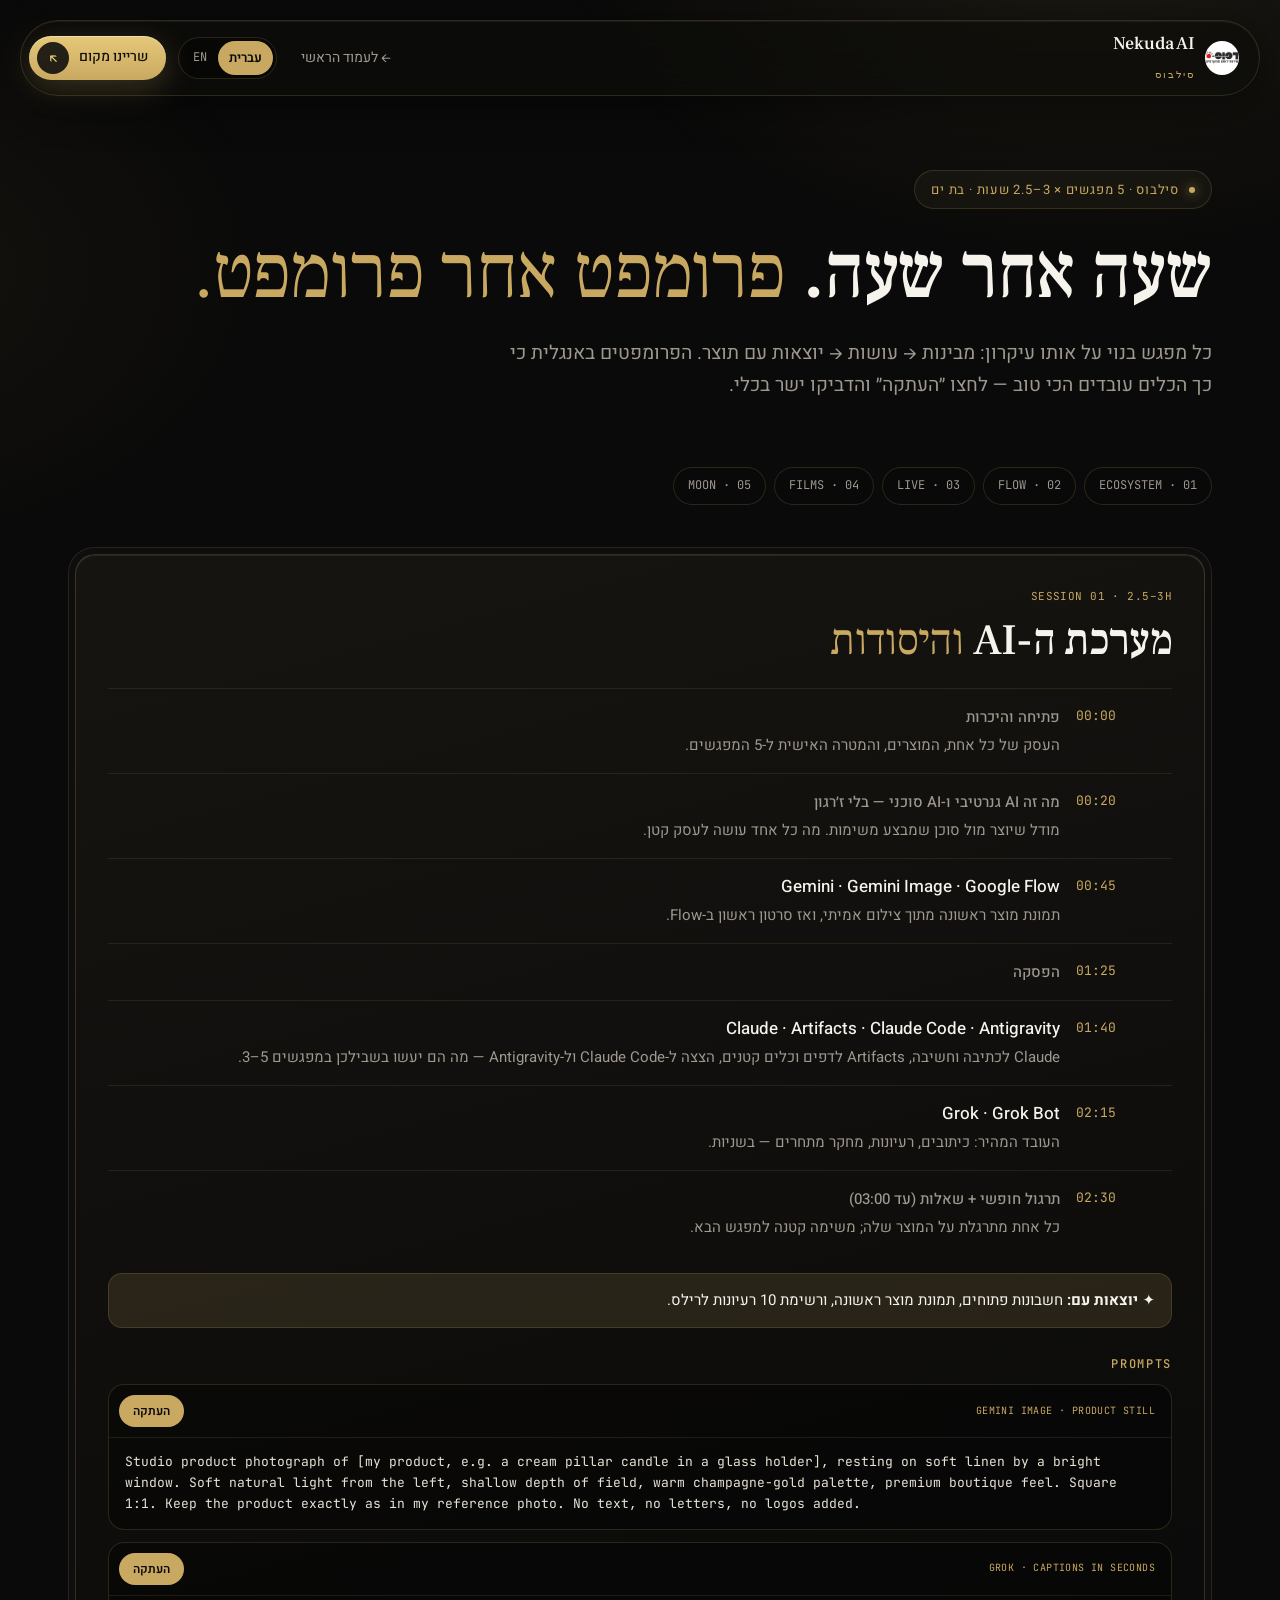
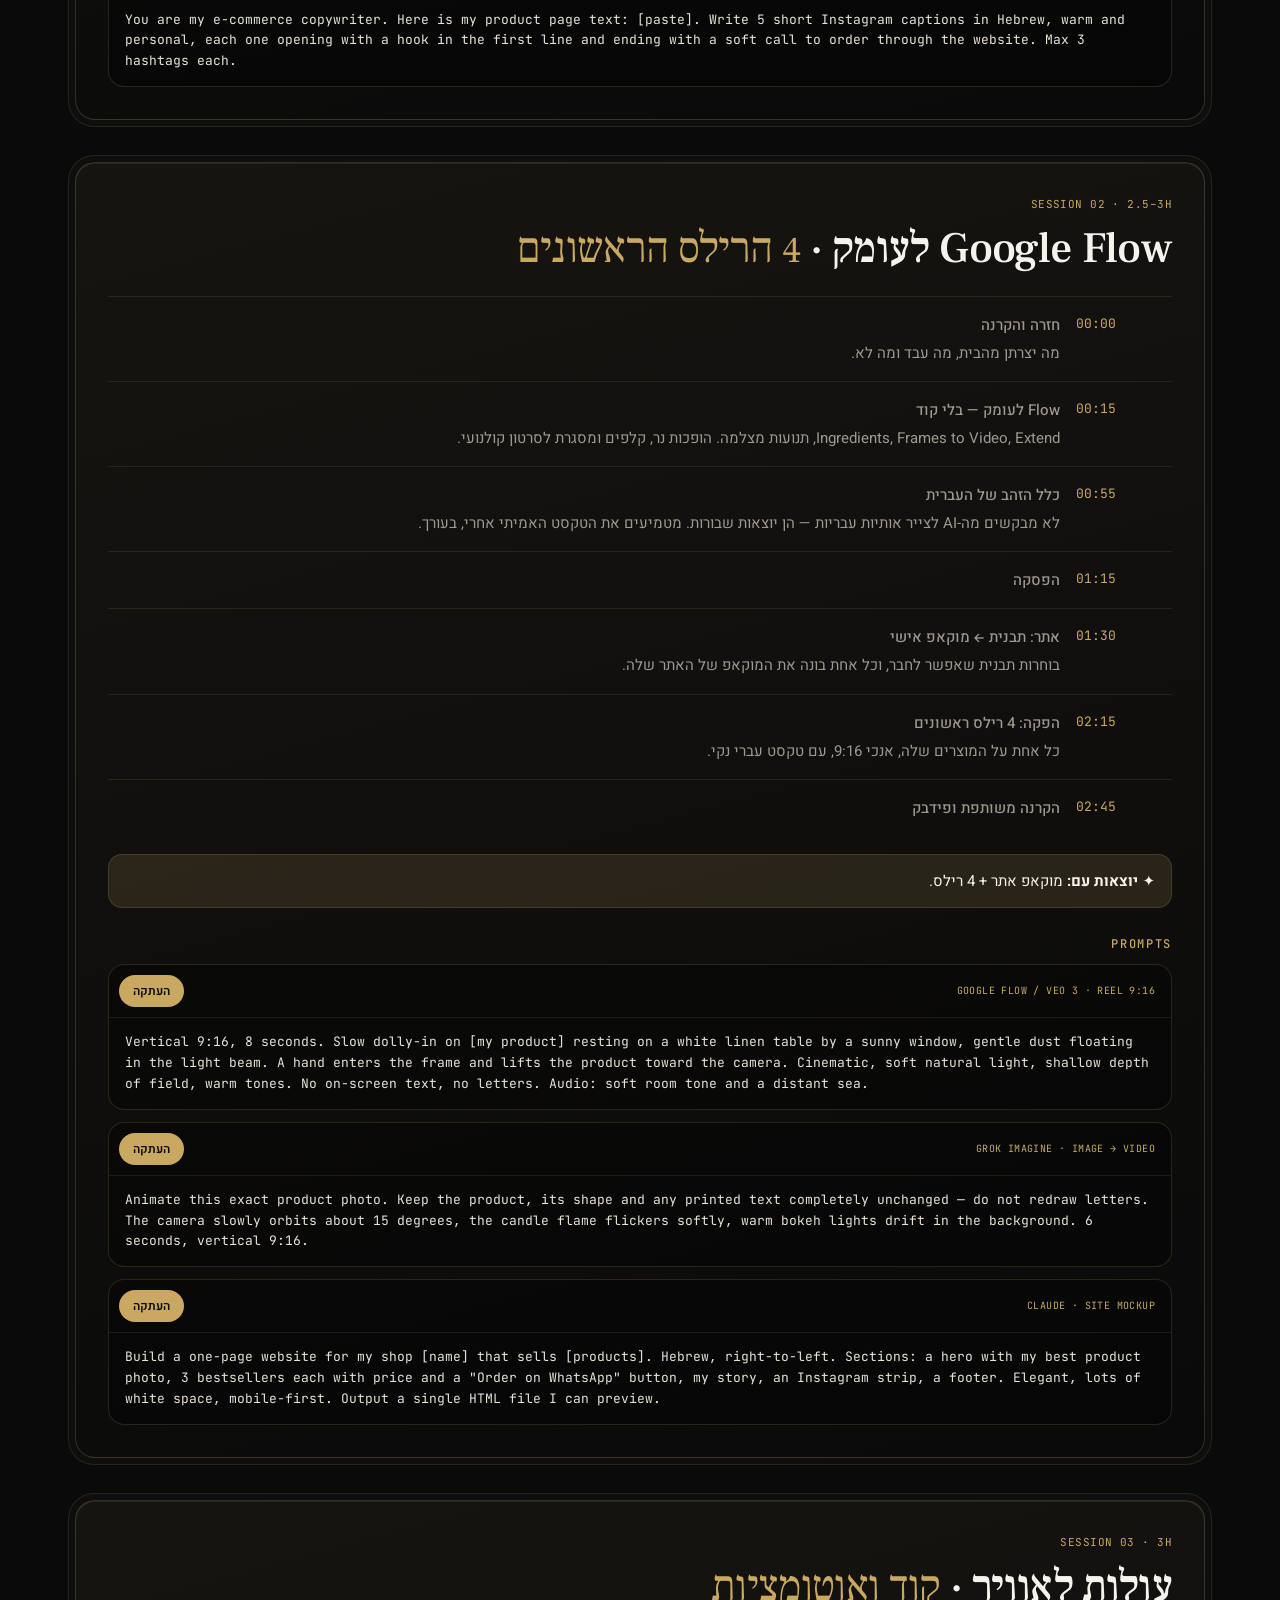
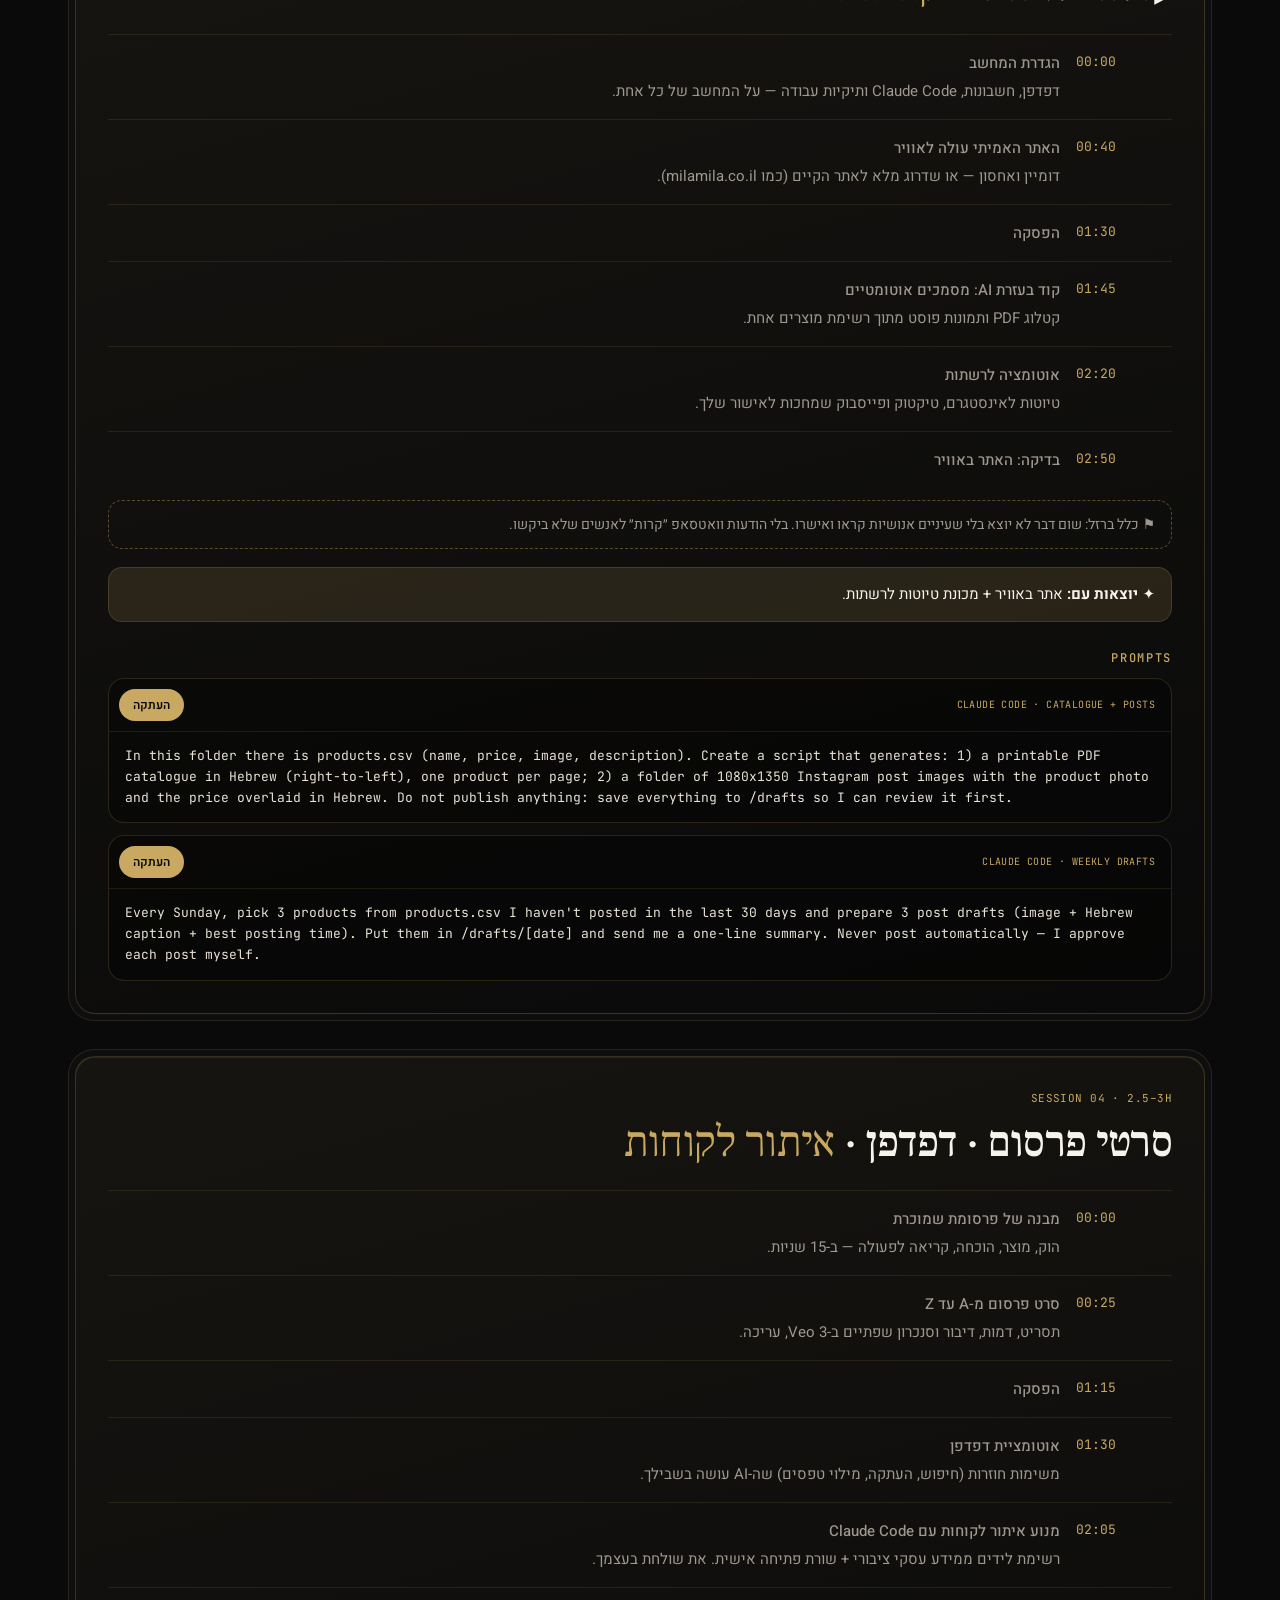
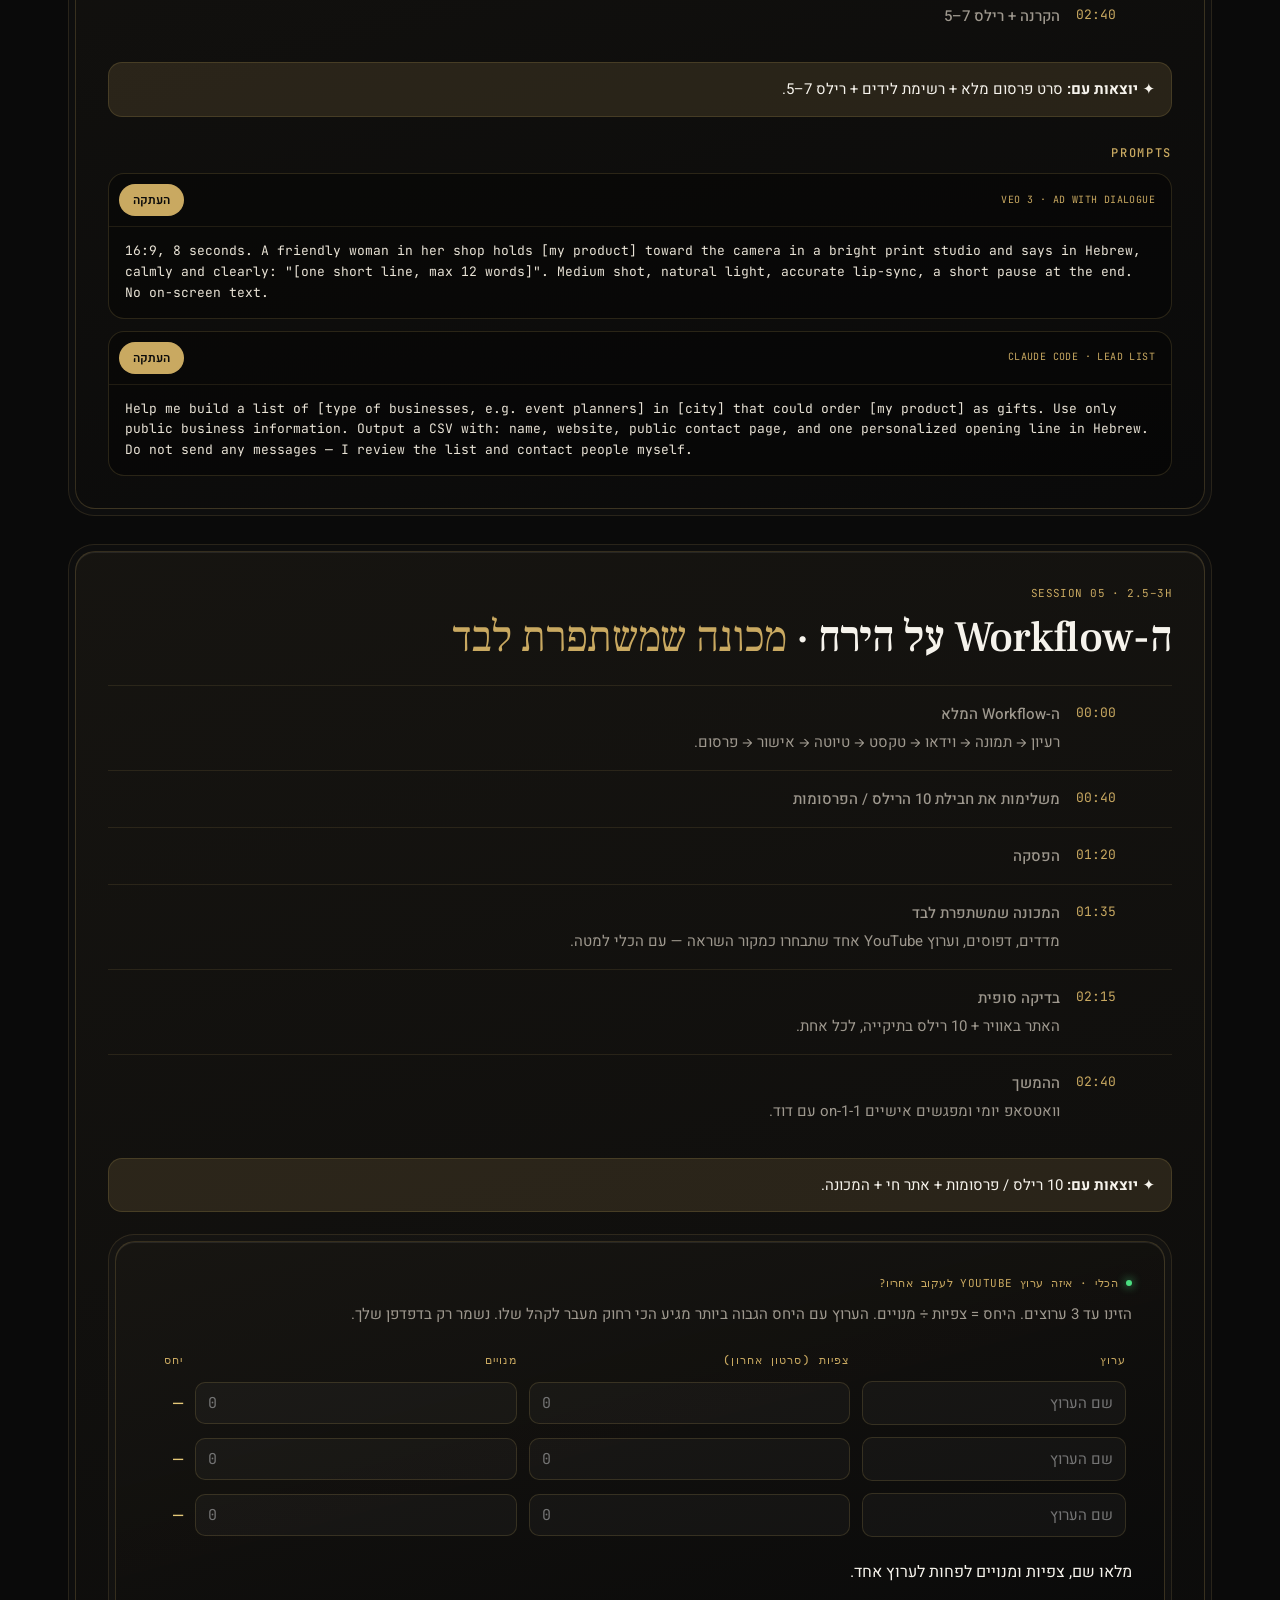
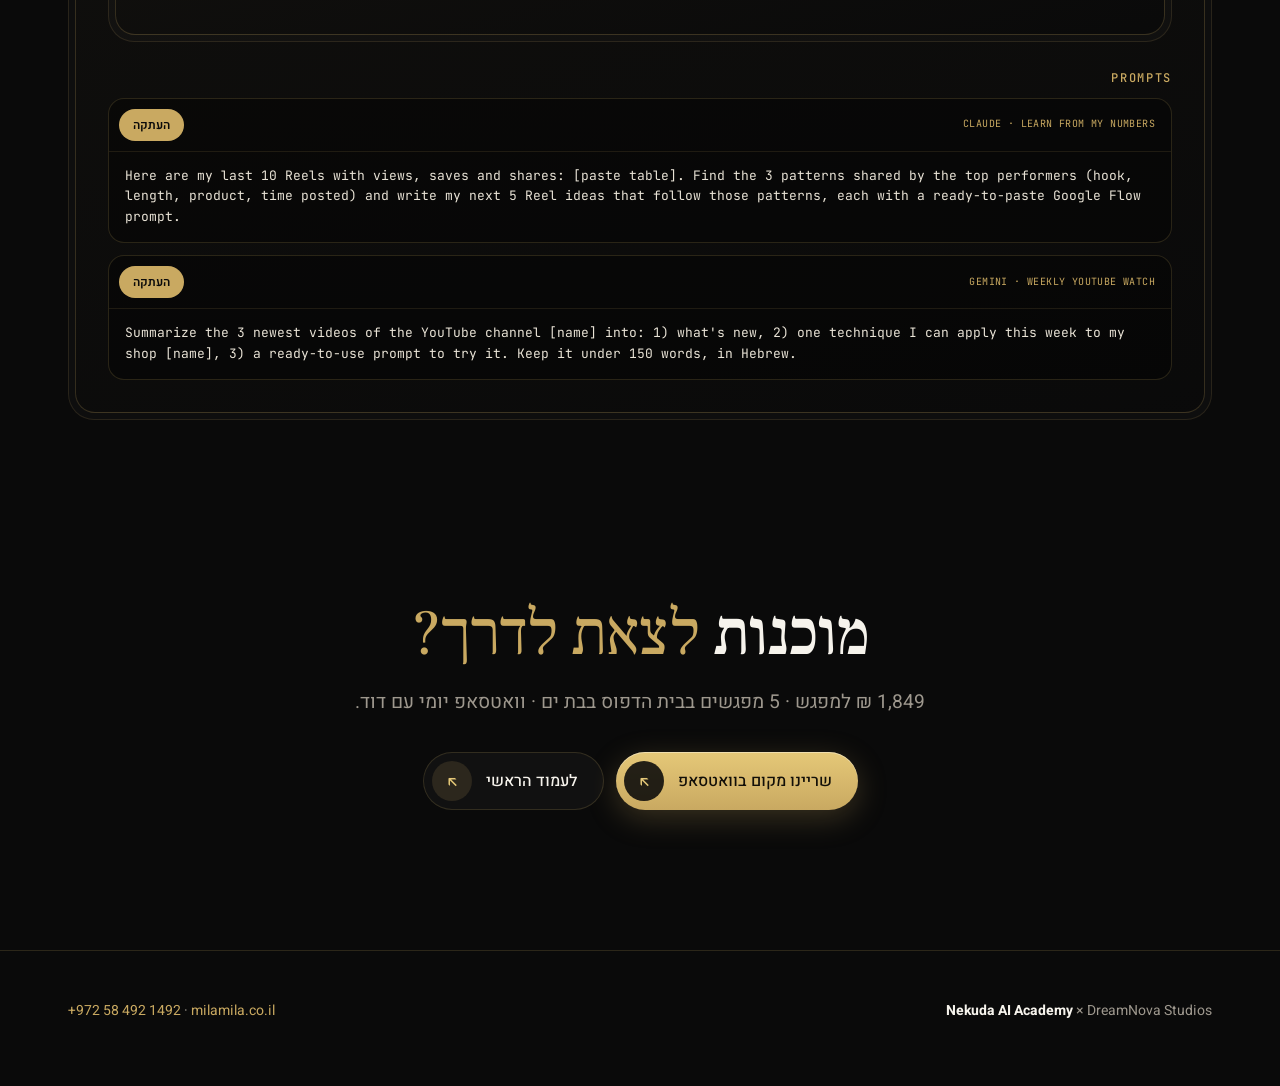
==== commit 725c033b: "feat: Nekuda AI Academy, version Claude (HE/EN, conversion-first) - index.html: hero + cinema (full " ====
--- a/cours/index.html
+++ b/cours/index.html
@@ -1,353 +1,256 @@
-<!DOCTYPE html>
-<html lang="fr" dir="ltr">
+<!doctype html>
+<html lang="he" dir="rtl"
+  data-title-he="סילבוס · Nekuda AI Academy · 5 מפגשים, שעה אחר שעה"
+  data-title-en="Syllabus · Nekuda AI Academy · 5 sessions, hour by hour">
 <head>
-<meta charset="UTF-8" />
-<meta name="viewport" content="width=device-width, initial-scale=1.0, viewport-fit=cover" />
-<title>Syllabus Complet — Nekuda AI Academy | נקודה למחשבה × DreamNova Studios</title>
-<meta name="description" content="Programme détaillé des 5 séances de Nekuda AI Academy (milamila.co.il) : Gemini, Google Flow, Claude Code, Antigravity, Grok. Garantie 10 Reels/Pubs + 1 Site Web. 1 849 ₪ par séance." />
-<link rel="icon" href="../assets/milamila/logo.png" />
+<meta charset="utf-8" />
+<meta name="viewport" content="width=device-width, initial-scale=1, viewport-fit=cover" />
+<title>סילבוס · Nekuda AI Academy · 5 מפגשים, שעה אחר שעה</title>
+<meta name="description" content="הסילבוס המלא של 5 המפגשים, שעה אחר שעה, עם פרומפטים להעתקה בקליק ל-Google Flow / Veo 3, Grok Imagine ו-Claude." />
+<meta name="theme-color" content="#0a0a0a" />
+<link rel="icon" href="../assets/img/nekuda_logo.png" />
 <link rel="preconnect" href="https://fonts.googleapis.com" />
 <link rel="preconnect" href="https://fonts.gstatic.com" crossorigin />
-<link href="https://fonts.googleapis.com/css2?family=Playfair+Display:ital,wght@0,400;0,500;0,600;0,700;1,400;1,500&family=Plus+Jakarta+Sans:wght@300;400;500;600;700&family=JetBrains+Mono:wght@400;500&family=Heebo:wght@400;500;600;700;800&display=swap" rel="stylesheet" />
-<style>
-  :root {
-    --bg: #0a0a0a;
-    --bg-elev: #111111;
-    --bg-card: #161616;
-    --bg-card-2: #1c1c1c;
-    --border: rgba(201, 169, 97, 0.18);
-    --border-strong: rgba(201, 169, 97, 0.34);
-    --border-soft: rgba(255, 255, 255, 0.07);
-    --text: #f5f5f4;
-    --text-muted: #a1a1aa;
-    --text-soft: #71717a;
-    --gold: #C9A961;
-    --gold-bright: #d9bd7c;
-    --gold-soft: rgba(201, 169, 97, 0.75);
-    --serif: 'Playfair Display', Georgia, serif;
-    --sans: 'Plus Jakarta Sans', -apple-system, sans-serif;
-    --mono: 'JetBrains Mono', monospace;
-    --hebrew: 'Heebo', sans-serif;
-    --spring: cubic-bezier(0.32, 0.72, 0, 1);
-  }
-  [data-he] { display: none !important; }
-  body.lang-he { direction: rtl; font-family: var(--hebrew); }
-  body.lang-he [data-fr] { display: none !important; }
-  body.lang-he [data-he] { display: revert !important; }
-  * { box-sizing: border-box; margin: 0; padding: 0; }
-  html { scroll-behavior: smooth; overflow-x: hidden; }
-  body {
-    font-family: var(--sans);
-    background: var(--bg);
-    color: var(--text);
-    line-height: 1.64;
-    overflow-x: hidden;
-    -webkit-font-smoothing: antialiased;
-  }
-  .container { max-width: 1020px; margin: 0 auto; padding: 0 24px; }
-  h1, h2, h3 { font-family: var(--serif); font-weight: 500; line-height: 1.15; }
-  body.lang-he h1, body.lang-he h2, body.lang-he h3 { font-family: var(--hebrew); font-weight: 700; }
-  h1 em, h2 em {
-    background: linear-gradient(90deg, var(--gold) 0%, var(--gold-bright) 50%, var(--gold) 100%);
-    -webkit-background-clip: text;
-    background-clip: text;
-    -webkit-text-fill-color: transparent;
-    font-style: italic;
-    padding-bottom: 0.08em;
-  }
-  .he { font-family: var(--hebrew); font-weight: 600; color: var(--gold); }
-  .label {
-    font-family: var(--mono);
-    color: var(--gold-bright);
-    font-size: 0.68rem;
-    letter-spacing: 0.2em;
-    text-transform: uppercase;
-    display: inline-flex;
-    align-items: center;
-    gap: 10px;
-    margin-bottom: 1.2rem;
-    padding: 6px 14px;
-    border-radius: 999px;
-    background: rgba(201, 169, 97, 0.08);
-    border: 1px solid var(--border);
-  }
-  .label::before { content: ''; width: 6px; height: 6px; border-radius: 50%; background: var(--gold); }
-
-  nav.top {
-    position: fixed;
-    top: 16px; left: 0; right: 0;
-    z-index: 200;
-    padding: 0 16px;
-  }
-  nav.top .inner {
-    max-width: 1020px;
-    margin: 0 auto;
-    display: flex;
-    align-items: center;
-    justify-content: space-between;
-    padding: 9px 14px 9px 20px;
-    background: rgba(14, 14, 14, 0.86);
-    backdrop-filter: blur(20px);
-    -webkit-backdrop-filter: blur(20px);
-    border: 1px solid var(--border);
-    border-radius: 999px;
-  }
-  nav.top .brand {
-    display: flex; align-items: center; gap: 10px;
-    font-family: var(--serif); font-size: 1rem; color: var(--text); text-decoration: none;
-  }
-  nav.top .brand img { width: 28px; height: 28px; border-radius: 50%; border: 1px solid var(--gold); background: #fff; }
-  .lang-switch { display: inline-flex; background: #0a0a0a; border: 1px solid var(--border); border-radius: 999px; padding: 2px; }
-  .lang-switch button { background: transparent; border: none; color: var(--text-muted); font-family: var(--mono); font-size: 0.72rem; padding: 5px 10px; border-radius: 999px; cursor: pointer; }
-  .lang-switch button.active { background: var(--gold); color: #0a0a0a; font-weight: 600; }
-
-  .bezel-shell {
-    background: rgba(255, 255, 255, 0.025);
-    border: 1px solid rgba(201, 169, 97, 0.22);
-    border-radius: 28px;
-    padding: 6px;
-    margin-bottom: 28px;
-  }
-  .bezel-core {
-    background: var(--bg-card);
-    border-radius: 22px;
-    border: 1px solid rgba(255, 255, 255, 0.06);
-    padding: 32px;
-  }
-
-  header.hero { padding: 130px 0 64px; border-bottom: 1px solid var(--border-soft); }
-  header.hero h1 { font-size: clamp(2.1rem, 4.8vw, 3.6rem); margin-bottom: 16px; }
-  header.hero p { color: var(--text-muted); max-width: 680px; font-size: 1.08rem; }
-
-  .syl-head { display: flex; justify-content: space-between; align-items: baseline; gap: 16px; flex-wrap: wrap; margin-bottom: 22px; padding-bottom: 16px; border-bottom: 1px solid var(--border-soft); }
-  .syl-head h2 { font-size: 1.75rem; color: var(--gold); }
-  .syl-head span.dur { font-family: var(--mono); font-size: 0.75rem; color: var(--text-soft); }
-  .syl-grid { display: grid; grid-template-columns: repeat(3, 1fr); gap: 18px; }
-  .syl-card { background: var(--bg); border: 1px solid var(--border-soft); border-radius: 16px; padding: 22px; }
-  .syl-card h3 { font-family: var(--sans); font-size: 1rem; font-weight: 600; color: var(--text); margin-bottom: 8px; }
-  .syl-card p { font-size: 0.88rem; color: var(--text-muted); line-height: 1.55; }
-
-  .btn {
-    display: inline-flex; align-items: center; gap: 12px;
-    padding: 10px 10px 10px 22px; border-radius: 999px;
-    background: var(--gold); color: #0a0a0a; font-weight: 600; font-size: 0.9rem; text-decoration: none;
-  }
-  .btn .btn-circle { width: 32px; height: 32px; border-radius: 50%; background: rgba(10,10,10,0.16); display: inline-flex; align-items: center; justify-content: center; }
-
-  footer { padding: 48px 0; border-top: 1px solid var(--border-soft); text-align: center; font-family: var(--mono); font-size: 0.78rem; color: var(--text-soft); }
-
-  @media (max-width: 820px) {
-    .syl-grid { grid-template-columns: 1fr; }
-    .bezel-core { padding: 22px 18px; }
-  }
-</style>
+<link href="https://fonts.googleapis.com/css2?family=Frank+Ruhl+Libre:wght@400;500;700&family=Heebo:wght@300;400;500;600&family=JetBrains+Mono:wght@400;500&family=Playfair+Display:ital,wght@0,400;0,500;1,400&family=Plus+Jakarta+Sans:wght@400;500;600&display=swap" rel="stylesheet" />
+<link rel="stylesheet" href="../assets/nekuda.css" />
 </head>
 <body>
-
-<nav class="top">
-  <div class="inner">
-    <a href="../" class="brand">
-      <img src="../assets/milamila/logo.png" alt="נקודה למחשבה" />
-      <span>Nekuda AI <em style="color:var(--gold)">Syllabus</em></span>
-    </a>
-    <div style="display:flex;gap:10px;align-items:center">
-      <div class="lang-switch">
-        <button type="button" id="btnFr" class="active" onclick="setLanguage('fr')">FR</button>
-        <button type="button" id="btnHe" onclick="setLanguage('he')">עברית</button>
-      </div>
-      <a href="../" style="font-family:var(--mono);font-size:0.76rem;color:var(--gold);text-decoration:none;padding:6px 12px;border:1px solid var(--border);border-radius:999px">
-        <span data-fr>← Retour</span><span data-he>→ חזרה</span>
-      </a>
+<a class="skip" href="#main"><span data-he>דלגו לתוכן</span><span data-en>Skip to content</span></a>
+
+<nav class="nav" aria-label="main">
+  <a class="brand" href="../">
+    <img src="../assets/img/nekuda_logo.png" alt="" width="34" height="34" />
+    <div><b>Nekuda AI</b><br /><span><span data-he>סילבוס</span><span data-en>Syllabus</span></span></div>
+  </a>
+  <div class="nav-links">
+    <a href="../"><span data-he>← לעמוד הראשי</span><span data-en>← Main page</span></a>
+  </div>
+  <div class="lang" role="group" aria-label="Language">
+    <button type="button" lang="he" data-set-lang="he" aria-pressed="true">עברית</button>
+    <button type="button" lang="en" data-set-lang="en" aria-pressed="false">EN</button>
+  </div>
+  <a class="btn sm" data-wa href="https://wa.me/972584921492" target="_blank" rel="noopener">
+    <span class="nav-cta-label"><span data-he>שריינו מקום</span><span data-en>Book a spot</span></span><span class="ico" aria-hidden="true">↗</span>
+  </a>
+</nav>
+
+<main id="main">
+<section class="hero" style="padding-bottom:40px">
+  <div class="wrap">
+    <span class="eyebrow"><span data-he>סילבוס · 5 מפגשים × <bdi>2.5–3</bdi> שעות · בת ים</span><span data-en>Syllabus · 5 sessions × <bdi>2.5–3</bdi> hours · Bat Yam</span></span>
+    <h1 style="font-size:clamp(40px,6vw,80px)"><span data-he>שעה אחר שעה. <em>פרומפט אחר פרומפט.</em></span><span data-en>Hour by hour. <em>Prompt by prompt.</em></span></h1>
+    <p class="lead"><span data-he>כל מפגש בנוי על אותו עיקרון: מבינות → עושות → יוצאות עם תוצר. הפרומפטים באנגלית כי כך הכלים עובדים הכי טוב — לחצו ״העתקה״ והדביקו ישר בכלי.</span><span data-en>Every session follows the same rule: understand → do → leave with a result. Prompts are in English because that's where the tools perform best — tap “Copy” and paste straight into the tool.</span></p>
+  </div>
+</section>
+
+<div class="wrap">
+  <div class="tabs" role="navigation" aria-label="sessions">
+    <a href="#s1">01 · ECOSYSTEM</a><a href="#s2">02 · FLOW</a><a href="#s3">03 · LIVE</a><a href="#s4">04 · FILMS</a><a href="#s5">05 · MOON</a>
+  </div>
+</div>
+
+<section style="padding-top:36px">
+<div class="wrap">
+
+<!-- ====================== SESSION 1 ====================== -->
+<article class="syl bezel reveal" id="s1"><div class="core">
+  <span class="card-label">SESSION 01 · 2.5–3H</span>
+  <h2 style="font-size:clamp(28px,3.4vw,44px);margin-top:12px"><span data-he>מערכת ה-AI <em>והיסודות</em></span><span data-en>The AI ecosystem <em>& the foundations</em></span></h2>
+  <ol class="timeline">
+    <li><time>00:00</time><div><b><span data-he>פתיחה והיכרות</span><span data-en>Opening</span></b><span><span data-he>העסק של כל אחת, המוצרים, והמטרה האישית ל-5 המפגשים.</span><span data-en>Each business, its products, and a personal goal for the 5 sessions.</span></span></div></li>
+    <li><time>00:20</time><div><b><span data-he>מה זה AI גנרטיבי ו-AI סוכני — בלי ז׳רגון</span><span data-en>Generative vs agentic AI — no jargon</span></b><span><span data-he>מודל שיוצר מול סוכן שמבצע משימות. מה כל אחד עושה לעסק קטן.</span><span data-en>A model that creates vs an agent that executes. What each does for a small business.</span></span></div></li>
+    <li><time>00:45</time><div><b>Gemini · Gemini Image · Google Flow</b><span><span data-he>תמונת מוצר ראשונה מתוך צילום אמיתי, ואז סרטון ראשון ב-Flow.</span><span data-en>A first product image from a real photo, then a first video in Flow.</span></span></div></li>
+    <li><time>01:25</time><div><b><span data-he>הפסקה</span><span data-en>Break</span></b></div></li>
+    <li><time>01:40</time><div><b>Claude · Artifacts · Claude Code · Antigravity</b><span><span data-he>Claude לכתיבה וחשיבה, Artifacts לדפים וכלים קטנים, הצצה ל-Claude Code ול-Antigravity — מה הם יעשו בשבילכן במפגשים <bdi>3–5</bdi>.</span><span data-en>Claude for writing and thinking, Artifacts for small pages and tools, a first look at Claude Code and Antigravity — what they'll do for you in sessions <bdi>3–5</bdi>.</span></span></div></li>
+    <li><time>02:15</time><div><b>Grok · Grok Bot</b><span><span data-he>העובד המהיר: כיתובים, רעיונות, מחקר מתחרים — בשניות.</span><span data-en>The fast worker: captions, ideas, competitor research — in seconds.</span></span></div></li>
+    <li><time>02:30</time><div><b><span data-he>תרגול חופשי + שאלות (עד 03:00)</span><span data-en>Free practice + Q&A (until 03:00)</span></b><span><span data-he>כל אחת מתרגלת על המוצר שלה; משימה קטנה למפגש הבא.</span><span data-en>Each of you practises on her product; a small task for next time.</span></span></div></li>
+  </ol>
+  <div class="deliv"><span data-he>✦ <strong>יוצאות עם:</strong> חשבונות פתוחים, תמונת מוצר ראשונה, ורשימת 10 רעיונות לרילס.</span><span data-en>✦ <strong>You leave with:</strong> accounts set up, your first product image, and a list of 10 Reel ideas.</span></div>
+  <div class="prompts">
+    <h4>Prompts</h4>
+    <div class="prompt"><header><span class="card-label">GEMINI IMAGE · PRODUCT STILL</span><button class="copy" type="button"><span data-he>העתקה</span><span data-en>Copy</span></button></header>
+<pre>Studio product photograph of [my product, e.g. a cream pillar candle in a glass holder], resting on soft linen by a bright window. Soft natural light from the left, shallow depth of field, warm champagne-gold palette, premium boutique feel. Square 1:1. Keep the product exactly as in my reference photo. No text, no letters, no logos added.</pre></div>
+    <div class="prompt"><header><span class="card-label">GROK · CAPTIONS IN SECONDS</span><button class="copy" type="button"><span data-he>העתקה</span><span data-en>Copy</span></button></header>
+<pre>You are my e-commerce copywriter. Here is my product page text: [paste]. Write 5 short Instagram captions in Hebrew, warm and personal, each one opening with a hook in the first line and ending with a soft call to order through the website. Max 3 hashtags each.</pre></div>
+  </div>
+</div></article>
+
+<!-- ====================== SESSION 2 ====================== -->
+<article class="syl bezel reveal" id="s2"><div class="core">
+  <span class="card-label">SESSION 02 · 2.5–3H</span>
+  <h2 style="font-size:clamp(28px,3.4vw,44px);margin-top:12px"><span data-he>Google Flow לעומק · <em>4 הרילס הראשונים</em></span><span data-en>Google Flow in depth · <em>your first 4 Reels</em></span></h2>
+  <ol class="timeline">
+    <li><time>00:00</time><div><b><span data-he>חזרה והקרנה</span><span data-en>Recap & screening</span></b><span><span data-he>מה יצרתן מהבית, מה עבד ומה לא.</span><span data-en>What you created at home, what worked and what didn't.</span></span></div></li>
+    <li><time>00:15</time><div><b><span data-he>Flow לעומק — בלי קוד</span><span data-en>Flow in depth — no code</span></b><span><span data-he>Ingredients, Frames to Video, Extend, תנועות מצלמה. הופכות נר, קלפים ומסגרת לסרטון קולנועי.</span><span data-en>Ingredients, Frames to Video, Extend, camera moves. Turning a candle, cards and a frame into a cinematic clip.</span></span></div></li>
+    <li><time>00:55</time><div><b><span data-he>כלל הזהב של העברית</span><span data-en>The Hebrew golden rule</span></b><span><span data-he>לא מבקשים מה-AI לצייר אותיות עבריות — הן יוצאות שבורות. מטמיעים את הטקסט האמיתי אחרי, בעורך.</span><span data-en>Never ask the AI to draw Hebrew letters — they come out broken. Overlay the real text afterwards, in an editor.</span></span></div></li>
+    <li><time>01:15</time><div><b><span data-he>הפסקה</span><span data-en>Break</span></b></div></li>
+    <li><time>01:30</time><div><b><span data-he>אתר: תבנית ← מוקאפ אישי</span><span data-en>Website: template → your mockup</span></b><span><span data-he>בוחרות תבנית שאפשר לחבר, וכל אחת בונה את המוקאפ של האתר שלה.</span><span data-en>Pick a connectable template; each of you builds her own site mockup.</span></span></div></li>
+    <li><time>02:15</time><div><b><span data-he>הפקה: 4 רילס ראשונים</span><span data-en>Production: your first 4 Reels</span></b><span><span data-he>כל אחת על המוצרים שלה, אנכי 9:16, עם טקסט עברי נקי.</span><span data-en>Each on her own products, vertical 9:16, with clean Hebrew text.</span></span></div></li>
+    <li><time>02:45</time><div><b><span data-he>הקרנה משותפת ופידבק</span><span data-en>Group screening & feedback</span></b></div></li>
+  </ol>
+  <div class="deliv"><span data-he>✦ <strong>יוצאות עם:</strong> מוקאפ אתר + 4 רילס.</span><span data-en>✦ <strong>You leave with:</strong> a site mockup + 4 Reels.</span></div>
+  <div class="prompts">
+    <h4>Prompts</h4>
+    <div class="prompt"><header><span class="card-label">GOOGLE FLOW / VEO 3 · REEL 9:16</span><button class="copy" type="button"><span data-he>העתקה</span><span data-en>Copy</span></button></header>
+<pre>Vertical 9:16, 8 seconds. Slow dolly-in on [my product] resting on a white linen table by a sunny window, gentle dust floating in the light beam. A hand enters the frame and lifts the product toward the camera. Cinematic, soft natural light, shallow depth of field, warm tones. No on-screen text, no letters. Audio: soft room tone and a distant sea.</pre></div>
+    <div class="prompt"><header><span class="card-label">GROK IMAGINE · IMAGE → VIDEO</span><button class="copy" type="button"><span data-he>העתקה</span><span data-en>Copy</span></button></header>
+<pre>Animate this exact product photo. Keep the product, its shape and any printed text completely unchanged — do not redraw letters. The camera slowly orbits about 15 degrees, the candle flame flickers softly, warm bokeh lights drift in the background. 6 seconds, vertical 9:16.</pre></div>
+    <div class="prompt"><header><span class="card-label">CLAUDE · SITE MOCKUP</span><button class="copy" type="button"><span data-he>העתקה</span><span data-en>Copy</span></button></header>
+<pre>Build a one-page website for my shop [name] that sells [products]. Hebrew, right-to-left. Sections: a hero with my best product photo, 3 bestsellers each with price and a "Order on WhatsApp" button, my story, an Instagram strip, a footer. Elegant, lots of white space, mobile-first. Output a single HTML file I can preview.</pre></div>
+  </div>
+</div></article>
+
+<!-- ====================== SESSION 3 ====================== -->
+<article class="syl bezel reveal" id="s3"><div class="core">
+  <span class="card-label">SESSION 03 · 3H</span>
+  <h2 style="font-size:clamp(28px,3.4vw,44px);margin-top:12px"><span data-he>עולות לאוויר · <em>קוד ואוטומציות</em></span><span data-en>Going live · <em>code & automations</em></span></h2>
+  <ol class="timeline">
+    <li><time>00:00</time><div><b><span data-he>הגדרת המחשב</span><span data-en>Computer setup</span></b><span><span data-he>דפדפן, חשבונות, Claude Code ותיקיות עבודה — על המחשב של כל אחת.</span><span data-en>Browser, accounts, Claude Code and work folders — on each of your computers.</span></span></div></li>
+    <li><time>00:40</time><div><b><span data-he>האתר האמיתי עולה לאוויר</span><span data-en>Your real site goes live</span></b><span><span data-he>דומיין ואחסון — או שדרוג מלא לאתר הקיים (כמו milamila.co.il).</span><span data-en>Domain and hosting — or a full upgrade of the existing site (like milamila.co.il).</span></span></div></li>
+    <li><time>01:30</time><div><b><span data-he>הפסקה</span><span data-en>Break</span></b></div></li>
+    <li><time>01:45</time><div><b><span data-he>קוד בעזרת AI: מסמכים אוטומטיים</span><span data-en>AI-assisted code: automatic documents</span></b><span><span data-he>קטלוג PDF ותמונות פוסט מתוך רשימת מוצרים אחת.</span><span data-en>A PDF catalogue and post images from one product list.</span></span></div></li>
+    <li><time>02:20</time><div><b><span data-he>אוטומציה לרשתות</span><span data-en>Social automation</span></b><span><span data-he>טיוטות לאינסטגרם, טיקטוק ופייסבוק שמחכות לאישור שלך.</span><span data-en>Drafts for Instagram, TikTok and Facebook, waiting for your approval.</span></span></div></li>
+    <li><time>02:50</time><div><b><span data-he>בדיקה: האתר באוויר</span><span data-en>Check: the site is live</span></b></div></li>
+  </ol>
+  <div class="rule"><span data-he>⚑ כלל ברזל: שום דבר לא יוצא בלי שעיניים אנושיות קראו ואישרו. בלי הודעות וואטסאפ ״קרות״ לאנשים שלא ביקשו.</span><span data-en>⚑ Iron rule: nothing goes out until a human has read and approved it. No cold WhatsApp messages to people who didn't ask.</span></div>
+  <div class="deliv"><span data-he>✦ <strong>יוצאות עם:</strong> אתר באוויר + מכונת טיוטות לרשתות.</span><span data-en>✦ <strong>You leave with:</strong> a live site + a social drafts machine.</span></div>
+  <div class="prompts">
+    <h4>Prompts</h4>
+    <div class="prompt"><header><span class="card-label">CLAUDE CODE · CATALOGUE + POSTS</span><button class="copy" type="button"><span data-he>העתקה</span><span data-en>Copy</span></button></header>
+<pre>In this folder there is products.csv (name, price, image, description). Create a script that generates: 1) a printable PDF catalogue in Hebrew (right-to-left), one product per page; 2) a folder of 1080x1350 Instagram post images with the product photo and the price overlaid in Hebrew. Do not publish anything: save everything to /drafts so I can review it first.</pre></div>
+    <div class="prompt"><header><span class="card-label">CLAUDE CODE · WEEKLY DRAFTS</span><button class="copy" type="button"><span data-he>העתקה</span><span data-en>Copy</span></button></header>
+<pre>Every Sunday, pick 3 products from products.csv I haven't posted in the last 30 days and prepare 3 post drafts (image + Hebrew caption + best posting time). Put them in /drafts/[date] and send me a one-line summary. Never post automatically — I approve each post myself.</pre></div>
+  </div>
+</div></article>
+
+<!-- ====================== SESSION 4 ====================== -->
+<article class="syl bezel reveal" id="s4"><div class="core">
+  <span class="card-label">SESSION 04 · 2.5–3H</span>
+  <h2 style="font-size:clamp(28px,3.4vw,44px);margin-top:12px"><span data-he>סרטי פרסום · דפדפן · <em>איתור לקוחות</em></span><span data-en>Ad films · browser · <em>finding clients</em></span></h2>
+  <ol class="timeline">
+    <li><time>00:00</time><div><b><span data-he>מבנה של פרסומת שמוכרת</span><span data-en>Anatomy of an ad that sells</span></b><span><span data-he>הוק, מוצר, הוכחה, קריאה לפעולה — ב-15 שניות.</span><span data-en>Hook, product, proof, call to action — in 15 seconds.</span></span></div></li>
+    <li><time>00:25</time><div><b><span data-he>סרט פרסום מ-A עד Z</span><span data-en>An A-to-Z ad film</span></b><span><span data-he>תסריט, דמות, דיבור וסנכרון שפתיים ב-Veo 3, עריכה.</span><span data-en>Script, character, voice and lip-sync in Veo 3, edit.</span></span></div></li>
+    <li><time>01:15</time><div><b><span data-he>הפסקה</span><span data-en>Break</span></b></div></li>
+    <li><time>01:30</time><div><b><span data-he>אוטומציית דפדפן</span><span data-en>Browser automation</span></b><span><span data-he>משימות חוזרות (חיפוש, העתקה, מילוי טפסים) שה-AI עושה בשבילך.</span><span data-en>Repetitive tasks (searching, copying, filling forms) the AI does for you.</span></span></div></li>
+    <li><time>02:05</time><div><b><span data-he>מנוע איתור לקוחות עם Claude Code</span><span data-en>A prospecting engine with Claude Code</span></b><span><span data-he>רשימת לידים ממידע עסקי ציבורי + שורת פתיחה אישית. את שולחת בעצמך.</span><span data-en>A lead list from public business info + a personal opening line. You send it yourself.</span></span></div></li>
+    <li><time>02:40</time><div><b><span data-he>הקרנה + רילס <bdi>5–7</bdi></span><span data-en>Screening + Reels 5–7</span></b></div></li>
+  </ol>
+  <div class="deliv"><span data-he>✦ <strong>יוצאות עם:</strong> סרט פרסום מלא + רשימת לידים + רילס <bdi>5–7</bdi>.</span><span data-en>✦ <strong>You leave with:</strong> a full ad film + a lead list + Reels <bdi>5–7</bdi>.</span></div>
+  <div class="prompts">
+    <h4>Prompts</h4>
+    <div class="prompt"><header><span class="card-label">VEO 3 · AD WITH DIALOGUE</span><button class="copy" type="button"><span data-he>העתקה</span><span data-en>Copy</span></button></header>
+<pre>16:9, 8 seconds. A friendly woman in her shop holds [my product] toward the camera in a bright print studio and says in Hebrew, calmly and clearly: "[one short line, max 12 words]". Medium shot, natural light, accurate lip-sync, a short pause at the end. No on-screen text.</pre></div>
+    <div class="prompt"><header><span class="card-label">CLAUDE CODE · LEAD LIST</span><button class="copy" type="button"><span data-he>העתקה</span><span data-en>Copy</span></button></header>
+<pre>Help me build a list of [type of businesses, e.g. event planners] in [city] that could order [my product] as gifts. Use only public business information. Output a CSV with: name, website, public contact page, and one personalized opening line in Hebrew. Do not send any messages — I review the list and contact people myself.</pre></div>
+  </div>
+</div></article>
+
+<!-- ====================== SESSION 5 ====================== -->
+<article class="syl bezel reveal" id="s5"><div class="core">
+  <span class="card-label">SESSION 05 · 2.5–3H</span>
+  <h2 style="font-size:clamp(28px,3.4vw,44px);margin-top:12px"><span data-he>ה-Workflow על הירח · <em>מכונה שמשתפרת לבד</em></span><span data-en>The workflow on the Moon · <em>a self-improving machine</em></span></h2>
+  <ol class="timeline">
+    <li><time>00:00</time><div><b><span data-he>ה-Workflow המלא</span><span data-en>The complete workflow</span></b><span><span data-he>רעיון → תמונה → וידאו → טקסט → טיוטה → אישור → פרסום.</span><span data-en>Idea → image → video → text → draft → approval → publish.</span></span></div></li>
+    <li><time>00:40</time><div><b><span data-he>משלימות את חבילת 10 הרילס / הפרסומות</span><span data-en>Completing the 10 Reels / ads pack</span></b></div></li>
+    <li><time>01:20</time><div><b><span data-he>הפסקה</span><span data-en>Break</span></b></div></li>
+    <li><time>01:35</time><div><b><span data-he>המכונה שמשתפרת לבד</span><span data-en>The self-improving machine</span></b><span><span data-he>מדדים, דפוסים, וערוץ YouTube אחד שתבחרו כמקור השראה — עם הכלי למטה.</span><span data-en>Metrics, patterns, and one YouTube channel you choose as a source — with the tool below.</span></span></div></li>
+    <li><time>02:15</time><div><b><span data-he>בדיקה סופית</span><span data-en>Final check</span></b><span><span data-he>האתר באוויר + 10 רילס בתיקייה, לכל אחת.</span><span data-en>Site live + 10 Reels in the folder, for each of you.</span></span></div></li>
+    <li><time>02:40</time><div><b><span data-he>ההמשך</span><span data-en>What comes next</span></b><span><span data-he>וואטסאפ יומי ומפגשים אישיים 1-on-1 עם דוד.</span><span data-en>Daily WhatsApp and private 1-on-1 sessions with David.</span></span></div></li>
+  </ol>
+  <div class="deliv"><span data-he>✦ <strong>יוצאות עם:</strong> 10 רילס / פרסומות + אתר חי + המכונה.</span><span data-en>✦ <strong>You leave with:</strong> 10 Reels / ads + a live site + the machine.</span></div>
+
+  <div class="machine bezel" style="margin-top:22px"><div class="core">
+    <span class="card-label"><span class="dot"></span><span data-he>הכלי · איזה ערוץ YouTube לעקוב אחריו?</span><span data-en>The tool · which YouTube channel to follow?</span></span>
+    <p class="muted" style="margin:10px 0 0;font-size:15px"><span data-he>הזינו עד 3 ערוצים. היחס = צפיות ÷ מנויים. הערוץ עם היחס הגבוה ביותר מגיע הכי רחוק מעבר לקהל שלו. נשמר רק בדפדפן שלך.</span><span data-en>Enter up to 3 channels. Ratio = views ÷ subscribers. The highest ratio reaches furthest beyond its own audience. Saved only in your browser.</span></p>
+    <table>
+      <thead><tr><th><span data-he>ערוץ</span><span data-en>Channel</span></th><th><span data-he>צפיות (סרטון אחרון)</span><span data-en>Views (latest video)</span></th><th><span data-he>מנויים</span><span data-en>Subscribers</span></th><th><span data-he>יחס</span><span data-en>Ratio</span></th></tr></thead>
+      <tbody id="mRows"></tbody>
+    </table>
+    <p class="winner" id="mWinner" aria-live="polite"></p>
+  </div></div>
+
+  <div class="prompts">
+    <h4>Prompts</h4>
+    <div class="prompt"><header><span class="card-label">CLAUDE · LEARN FROM MY NUMBERS</span><button class="copy" type="button"><span data-he>העתקה</span><span data-en>Copy</span></button></header>
+<pre>Here are my last 10 Reels with views, saves and shares: [paste table]. Find the 3 patterns shared by the top performers (hook, length, product, time posted) and write my next 5 Reel ideas that follow those patterns, each with a ready-to-paste Google Flow prompt.</pre></div>
+    <div class="prompt"><header><span class="card-label">GEMINI · WEEKLY YOUTUBE WATCH</span><button class="copy" type="button"><span data-he>העתקה</span><span data-en>Copy</span></button></header>
+<pre>Summarize the 3 newest videos of the YouTube channel [name] into: 1) what's new, 2) one technique I can apply this week to my shop [name], 3) a ready-to-use prompt to try it. Keep it under 150 words, in Hebrew.</pre></div>
+  </div>
+</div></article>
+
+</div>
+</section>
+
+<section class="final" style="padding-top:40px">
+  <div class="wrap reveal">
+    <h2><span data-he>מוכנות <em>לצאת לדרך?</em></span><span data-en>Ready <em>to set out?</em></span></h2>
+    <p class="lead"><span data-he>1,849 ₪ למפגש · 5 מפגשים בבית הדפוס בבת ים · וואטסאפ יומי עם דוד.</span><span data-en>1,849 ₪ per session · 5 sessions at the print studio in Bat Yam · daily WhatsApp with David.</span></p>
+    <div class="cta-row">
+      <a class="btn" data-wa href="https://wa.me/972584921492" target="_blank" rel="noopener"><span data-he>שריינו מקום בוואטסאפ</span><span data-en>Book your spot on WhatsApp</span><span class="ico" aria-hidden="true">↗</span></a>
+      <a class="btn ghost" href="../"><span data-he>לעמוד הראשי</span><span data-en>Main page</span><span class="ico" aria-hidden="true">↗</span></a>
     </div>
   </div>
-</nav>
-
-<header class="hero">
-  <div class="container">
-    <div class="label">
-      <span data-fr>PROGRAMME DÉTAILLÉ DES 5 SÉANCES · MILAMILA.CO.IL × DREAMNOVA</span>
-      <span data-he>סילבוס מפורט ל-5 המפגשים · MILAMILA.CO.IL × DREAMNOVA</span>
-    </div>
-    <h1>
-      <span class="he">נקודה למחשבה</span><br/>
-      <span data-fr>Le cours le plus extraordinaire de votre vie. <em>Une transformation complète.</em></span>
-      <span data-he>הקורס הכי יוצא דופן בחיים שלכן. <em>מהפך שלם.</em></span>
-    </h1>
-    <p>
-      <span data-fr>Programme complet conçu pour Michal, Gemma et l'équipe Nekuda LeMachshava (milamila.co.il) : 10 Reels/publicités vidéo IA et 1 nouveau site web (ou votre site actuel entièrement modernisé) garantis par participante.</span>
-      <span data-he>תוכנית העבודה המלאה עבור מיכל, ג׳מה וצוות ״נקודה למחשבה״ (milamila.co.il): 10 רילס/סרטוני פרסומת AI ואתר חדש (או שדרוג מלא לקיים) מובטחים לכל משתתפת.</span>
-    </p>
-  </div>
-</header>
-
-<main class="container" style="padding: 56px 24px;">
-
-  <!-- Garantie Banner -->
-  <div class="bezel-shell">
-    <div class="bezel-core" style="display:flex;justify-content:space-between;align-items:center;gap:24px;flex-wrap:wrap;background:linear-gradient(135deg,#1a1710,#141414)">
-      <div style="max-width:640px">
-        <div style="font-family:var(--mono);font-size:0.72rem;color:var(--gold);letter-spacing:0.16em;margin-bottom:8px">
-          <span data-fr>GARANTIE DE RÉSULTATS CONCRETS PAR PARTICIPANTE</span>
-          <span data-he>התחייבות לתוצרים אמיתיים לכל משתתפת</span>
-        </div>
-        <h2 style="font-size:1.65rem;margin-bottom:8px">
-          <span data-fr>10 Reels / Publicités Vidéo IA + 1 Nouveau Site Web (ou Site Actuel Modernisé)</span>
-          <span data-he>10 רילס / סרטוני פרסומת AI + אתר אינטרנט חדש (או שדרוג מלא לאתר הקיים)</span>
-        </h2>
-        <p style="font-size:0.92rem;color:var(--text-muted)">
-          <span data-fr>Inclus : numéro WhatsApp dédié (réponse 1×/jour) + session conférence de suivi + option de sessions privées 1-on-1 après le cours.</span>
-          <span data-he>כלול: מספר וואטסאפ ייעודי (מענה יומי) + מפגש ועידה + אפשרות לליווי פרטי 1-על-1 לאחר הקורס.</span>
-        </p>
-      </div>
-      <div style="font-family:var(--serif);font-size:2.6rem;color:var(--gold)">
-        1 849 ₪ <small style="font-family:var(--mono);font-size:0.78rem;color:var(--text-soft);display:block"><span data-fr>par séance</span><span data-he>למפגש</span></small>
-      </div>
-    </div>
-  </div>
-
-  <!-- Séance 1 -->
-  <div class="bezel-shell">
-    <div class="bezel-core">
-      <div class="syl-head">
-        <h2><span data-fr>01 · Outils Fondamentaux & Écosystème IA Complet</span><span data-he>01 · כלי העל והיכרות עם כל האקוסיסטם</span></h2>
-        <span class="dur">2h30 – 3h00</span>
-      </div>
-      <div class="syl-grid">
-        <div class="syl-card">
-          <h3>Gemini & Google Flow</h3>
-          <p><span data-fr>Comprendre l'IA générative et créer vos premières scènes visuelles cohérentes dans Google Flow.</span><span data-he>הבנת עולם ה-AI והפקת סצנות ויזואליות ראשונות ב-Google Flow.</span></p>
-        </div>
-        <div class="syl-card">
-          <h3>Claude, Artifacts & Claude Code</h3>
-          <p><span data-fr>Créer des interfaces interactives en direct avec les Artefacts, introduction à Claude Code et aux Automations.</span><span data-he>יצירת ממשקים חיים עם Artifacts והיכרות עם Claude Code ואוטומציות.</span></p>
-        </div>
-        <div class="syl-card">
-          <h3>Antigravity, Grok & Imagine</h3>
-          <p><span data-fr>Aperçu d'Antigravity et maîtrise de Grok, GrokBot et Imagine pour générer images et vidéos à haute vitesse.</span><span data-he>הצצה ל-Antigravity ושליטה ב-Grok, GrokBot ו-Imagine ליצירת תמונות ווידאו.</span></p>
-        </div>
-      </div>
-    </div>
-  </div>
-
-  <!-- Séance 2 -->
-  <div class="bezel-shell">
-    <div class="bezel-core">
-      <div class="syl-head">
-        <h2><span data-fr>02 · Google Flow Sans Code, Produits milamila.co.il & 4 Shorts</span><span data-he>02 · Google Flow ללא קוד, מוצרי נקודה למחשבה ו-4 שורטס</span></h2>
-        <span class="dur">2h30 – 3h00</span>
-      </div>
-      <div class="syl-grid">
-        <div class="syl-card">
-          <h3><span data-fr>Vos Produits en Vidéo IA</span><span data-he>המוצרים שלכן בווידאו AI</span></h3>
-          <p><span data-fr>Sublimer la bougie HaEsh Sheli, les 48 cartes Derekh Emouna et les cadres Birkat HaShem dans Google Flow sans code.</span><span data-he>הנפשת נר האש שלי, 48 קלפי דרך אמונה ופרינט ברכת השם ב-Google Flow ללא קוד.</span></p>
-        </div>
-        <div class="syl-card">
-          <h3><span data-fr>Templates Web Connectables</span><span data-he>תבניות אתרים חכמות</span></h3>
-          <p><span data-fr>Personnaliser la maquette de votre nouveau site (ou la refonte de votre site actuel) adaptée au mobile et à l'hébreu RTL.</span><span data-he>בניית סקיצה לאתר החדש או המשודרג שלכן בהתאמה מלאה למובייל ולעברית.</span></p>
-        </div>
-        <div class="syl-card">
-          <h3><span data-fr>4 Premiers Shorts & Reels</span><span data-he>4 סרטוני שורטס ורילס</span></h3>
-          <p><span data-fr>Production complète de vos 4 premières vidéos verticales 9:16 prêtes à publier.</span><span data-he>הפקה וייצוא של 4 סרטונים אנכיים ראשונים מוכנים לרשתות החברתיות.</span></p>
-        </div>
-      </div>
-    </div>
-  </div>
-
-  <!-- Séance 3 -->
-  <div class="bezel-shell">
-    <div class="bezel-core">
-      <div class="syl-head">
-        <h2><span data-fr>03 · Site en Production, Setup Ordinateur, Devis PDF & Réseaux Auto</span><span data-he>03 · אתר באוויר, הגדרת מחשב, מסמכי PDF ורשתות אוטומטיות</span></h2>
-        <span class="dur">2h30 – 3h00</span>
-      </div>
-      <div class="syl-grid">
-        <div class="syl-card">
-          <h3><span data-fr>Setup Ordinateur & Site Live</span><span data-he>הגדרת המחשב והעלאת האתר</span></h3>
-          <p><span data-fr>Configuration complète de vos ordinateurs de A à Z et mise en ligne officielle de votre site en production.</span><span data-he>הגדרת סביבת העבודה במחשב והעלאת האתר החדש או המשודרג לאוויר.</span></p>
-        </div>
-        <div class="syl-card">
-          <h3><span data-fr>Devis & Documents PDF Auto</span><span data-he>הצעות מחיר ומסמכים אוטומטיים</span></h3>
-          <p><span data-fr>Fonctions de code pour générer automatiquement vos devis PDF et catalogues personnalisés.</span><span data-he>פונקציות קוד להפקה אוטומטית של הצעות מחיר וקטלוגים ב-PDF.</span></p>
-        </div>
-        <div class="syl-card">
-          <h3><span data-fr>Automatisation des Posts</span><span data-he>אוטומציה של רשתות חברתיות</span></h3>
-          <p><span data-fr>Connexion des réseaux sociaux pour planifier et publier vos contenus automatiquement.</span><span data-he>חיבור הרשתות החברתיות לתזמון ופרסום אוטומטי של פוסטים וסרטונים.</span></p>
-        </div>
-      </div>
-    </div>
-  </div>
-
-  <!-- Séance 4 -->
-  <div class="bezel-shell">
-    <div class="bezel-core">
-      <div class="syl-head">
-        <h2><span data-fr>04 · Films Automatisés (10 Reels/Pubs), Navigateur & Prospection</span><span data-he>04 · סרטים אוטומטיים (10 רילס/פרסומות), דפדפן וגיוס לקוחות</span></h2>
-        <span class="dur">2h30 – 3h00</span>
-      </div>
-      <div class="syl-grid">
-        <div class="syl-card">
-          <h3><span data-fr>Films de Bout en Bout</span><span data-he>הפקת סרטים אוטומטית</span></h3>
-          <p><span data-fr>Création de 6 films publicitaires complets pour boucler votre pack garanti de 10 Reels/publicités vidéo.</span><span data-he>הפקת 6 סרטי פרסומת שלמים להשלמת חבילת 10 סרטוני הפרסומת המובטחים.</span></p>
-        </div>
-        <div class="syl-card">
-          <h3>Browser Automation</h3>
-          <p><span data-fr>Piloter intelligemment le navigateur pour automatiser vos recherches et opérations web.</span><span data-he>שליטה חכמה בדפדפן לביצוע משימות חוזרות ואיסוף מידע אוטומטי.</span></p>
-        </div>
-        <div class="syl-card">
-          <h3><span data-fr>Prospection avec Claude Code</span><span data-he>גיוס לקוחות עם Claude Code</span></h3>
-          <p><span data-fr>Moteur de prospection automatisé relié à Claude Code pour attirer de nouveaux clients particuliers et entreprises.</span><span data-he>מנוע גיוס לקוחות שעובד בשבילכן ומחובר ישירות ל-Claude Code.</span></p>
-        </div>
-      </div>
-    </div>
-  </div>
-
-  <!-- Séance 5 -->
-  <div class="bezel-shell">
-    <div class="bezel-core">
-      <div class="syl-head">
-        <h2><span data-fr>05 · Workflow de A à Z, Machine Auto-Améliorante & Coaching 1-on-1</span><span data-he>05 · תהליך עבודה מא׳ עד ת׳, מערכת לומדת וליווי אישי 1-על-1</span></h2>
-        <span class="dur">2h30 – 3h00</span>
-      </div>
-      <div class="syl-grid">
-        <div class="syl-card">
-          <h3><span data-fr>Workflow Complet A → Z</span><span data-he>תהליך עבודה שלם מא׳ ועד ת׳</span></h3>
-          <p><span data-fr>Unifier création, site web, vidéo et prospection en un système fluide au quotidien.</span><span data-he>חיבור כל היכולות למערכת יומית אחת מהירה וחכמה.</span></p>
-        </div>
-        <div class="syl-card">
-          <h3><span data-fr>Système Auto-Améliorant (YouTube)</span><span data-he>מערכת שלומדת ומשתפרת לבד</span></h3>
-          <p><span data-fr>Analyser et modéliser automatiquement les meilleures chaînes YouTube pour progresser chaque jour.</span><span data-he>ניתוח אוטומטי של ערוצי היוטיוב הטובים בעולם כדי להשתפר כל יום.</span></p>
-        </div>
-        <div class="syl-card">
-          <h3><span data-fr>Suivi WhatsApp & Sessions 1-on-1</span><span data-he>ליווי בוואטסאפ ומפגשים אישיים 1-על-1</span></h3>
-          <p><span data-fr>Numéro WhatsApp dédié (réponse 1×/jour), conférence de suivi et option de sessions individuelles privées après le cours.</span><span data-he>מספר וואטסאפ ייעודי למענה יומי, מפגש ועידה ואפשרות לליווי פרטי 1-על-1 לאחר הקורס.</span></p>
-        </div>
-      </div>
-    </div>
-  </div>
-
-  <div style="text-align:center;margin-top:44px">
-    <a href="https://wa.me/972584921492?text=Shalom%20David%2C%20nous%20voulons%20planifier%20la%20S%C3%A9ance%201%20de%20Nekuda%20AI%20Academy%20!" target="_blank" rel="noopener" class="btn">
-      <span data-fr>Planifier la Séance 1 sur WhatsApp</span><span data-he>תיאום המפגש הראשון בוואטסאפ</span>
-      <span class="btn-circle">↗</span>
-    </a>
-  </div>
-
+</section>
 </main>
 
 <footer>
-  <div style="color:var(--gold);font-family:var(--hebrew);margin-bottom:6px">בס״ד · רבי נחמן מברסלב</div>
-  <div>DreamNova Studios · Jérusalem × נקודה למחשבה (milamila.co.il)</div>
+  <div class="wrap">
+    <div><b style="color:var(--text)">Nekuda AI Academy</b> × DreamNova Studios</div>
+    <div><a href="https://milamila.co.il/" target="_blank" rel="noopener">milamila.co.il</a> · <a data-wa href="https://wa.me/972584921492" target="_blank" rel="noopener" dir="ltr">+972 58 492 1492</a></div>
+  </div>
 </footer>
 
+<script src="../assets/nekuda.js"></script>
 <script>
-function setLanguage(lang) {
-  const isHe = lang === 'he';
-  document.body.classList.toggle('lang-he', isHe);
-  document.documentElement.lang = isHe ? 'he' : 'fr';
-  document.documentElement.dir = isHe ? 'rtl' : 'ltr';
-  document.getElementById('btnFr').classList.toggle('active', !isHe);
-  document.getElementById('btnHe').classList.toggle('active', isHe);
-}
+/* ---------- YouTube channel machine — localStorage key "nekuda-machine-v1", fixed ratio = views / subscribers ---------- */
+(function () {
+  var KEY = 'nekuda-machine-v1';
+  var rows = document.getElementById('mRows'), win = document.getElementById('mWinner');
+  var data;
+  try { data = JSON.parse(localStorage.getItem(KEY)); } catch (e) { data = null; }
+  if (!Array.isArray(data) || data.length !== 3) data = [{ n: '', v: '', s: '' }, { n: '', v: '', s: '' }, { n: '', v: '', s: '' }];
+
+  function ratio(r) {
+    var v = Number(r.v), s = Number(r.s);
+    if (r.v === '' || r.s === '' || !isFinite(v) || !isFinite(s) || v < 0) return null;
+    if (s <= 0) return 'zero';
+    return v / s;
+  }
+  function T(he, en) { return NK.lang() === 'he' ? he : en; }
+  function update() {
+    var best = null;
+    data.forEach(function (r, i) {
+      var out = rows.querySelector('[data-o="' + i + '"]'), x = ratio(r);
+      out.textContent = x === null ? '—' : x === 'zero' ? T('מנויים > 0', 'subs > 0') : x.toFixed(2);
+      if (typeof x === 'number' && r.n.trim() && (!best || x > best.x)) best = { n: r.n.trim(), x: x };
+    });
+    var zero = data.some(function (r) { return ratio(r) === 'zero'; });
+    win.innerHTML = best
+      ? T('✦ הערוץ לעקוב אחריו: ', '✦ Channel to follow: ') + '<strong>' + best.n.replace(/[<>&]/g, '') + '</strong> · <span class="mono">' + best.x.toFixed(2) + '</span>'
+      : (zero ? T('מספר המנויים חייב להיות גדול מ-0 כדי לחשב יחס.', 'Subscribers must be greater than 0 to compute a ratio.') : T('מלאו שם, צפיות ומנויים לפחות לערוץ אחד.', 'Fill in name, views and subscribers for at least one channel.'));
+    try { localStorage.setItem(KEY, JSON.stringify(data)); } catch (e) {}
+  }
+  function build() {
+    rows.innerHTML = '';
+    data.forEach(function (r, i) {
+      var tr = document.createElement('tr');
+      tr.innerHTML =
+        '<td><input type="text" data-i="' + i + '" data-k="n" aria-label="channel ' + (i + 1) + '" placeholder="' + T('שם הערוץ', 'Channel name') + '"></td>' +
+        '<td><input type="number" min="0" inputmode="numeric" data-i="' + i + '" data-k="v" aria-label="views ' + (i + 1) + '" placeholder="0"></td>' +
+        '<td><input type="number" min="0" inputmode="numeric" data-i="' + i + '" data-k="s" aria-label="subscribers ' + (i + 1) + '" placeholder="0"></td>' +
+        '<td><output data-o="' + i + '">—</output></td>';
+      rows.appendChild(tr);
+      tr.querySelectorAll('input').forEach(function (inp) { inp.value = r[inp.dataset.k]; });
+    });
+    update();
+  }
+  rows.addEventListener('input', function (e) {
+    var t = e.target; if (!t.dataset.k) return;
+    data[+t.dataset.i][t.dataset.k] = t.value; update();
+  });
+  build();
+  document.addEventListener('nk:lang', build);
+})();
 </script>
 </body>
 </html>
--- a/assets/nekuda.css
+++ b/assets/nekuda.css
@@ -0,0 +1,373 @@
+/* ==========================================================================
+   NEKUDA AI ACADEMY × DREAMNOVA STUDIOS — Design System (Dark / Champagne Gold)
+   Shared by index.html and cours/index.html
+   ========================================================================== */
+:root {
+  --bg: #0a0a0a;
+  --bg-elevated: #111111;
+  --gold: #C9A961;
+  --gold-light: #E5C878;
+  --gold-glow: rgba(201, 169, 97, 0.14);
+  --text: #F6F3EC;
+  --text-muted: #9E988E;
+  --border: rgba(201, 169, 97, 0.18);
+  --ok: #4ade80;
+
+  --f-display: 'Playfair Display', 'Frank Ruhl Libre', Georgia, serif;
+  --f-body: 'Heebo', 'Plus Jakarta Sans', system-ui, -apple-system, sans-serif;
+  --f-mono: 'JetBrains Mono', ui-monospace, SFMono-Regular, Menlo, monospace;
+
+  --gutter: clamp(16px, 4vw, 48px);
+  --maxw: 1240px;
+  --ease: cubic-bezier(.22, 1, .36, 1);
+  color-scheme: dark;
+}
+[dir="rtl"] { --f-display: 'Frank Ruhl Libre', 'Playfair Display', Georgia, serif; }
+
+*, *::before, *::after { box-sizing: border-box; }
+html { scroll-behavior: smooth; -webkit-text-size-adjust: 100%; }
+body {
+  margin: 0;
+  background: var(--bg);
+  color: var(--text);
+  font-family: var(--f-body);
+  font-size: 17px;
+  line-height: 1.65;
+  -webkit-font-smoothing: antialiased;
+  overflow-x: hidden;
+}
+body::before { /* ambient gold aura */
+  content: ""; position: fixed; inset: 0; z-index: -1; pointer-events: none;
+  background:
+    radial-gradient(900px 600px at 85% -10%, rgba(201,169,97,.10), transparent 60%),
+    radial-gradient(700px 500px at -10% 30%, rgba(201,169,97,.06), transparent 60%);
+}
+img, video, canvas { display: block; max-width: 100%; }
+a { color: inherit; }
+::selection { background: var(--gold); color: #0a0a0a; }
+:focus-visible { outline: 2px solid var(--gold-light); outline-offset: 3px; border-radius: 8px; }
+
+.wrap { width: 100%; max-width: var(--maxw); margin-inline: auto; padding-inline: var(--gutter); }
+section { padding-block: clamp(72px, 11vw, 140px); position: relative; }
+.skip { position: absolute; inset-inline-start: 12px; top: -80px; z-index: 100; background: var(--gold); color: #000; padding: 8px 14px; border-radius: 999px; }
+.skip:focus { top: 8px; }
+
+/* ---------- Typography ---------- */
+.display, h1, h2, h3 { font-family: var(--f-display); font-weight: 500; letter-spacing: -0.015em; line-height: 1.08; margin: 0; }
+h1 { font-size: clamp(42px, 7.2vw, 96px); }
+h2 { font-size: clamp(34px, 5vw, 64px); }
+h3 { font-size: clamp(22px, 2.2vw, 28px); line-height: 1.2; }
+h1 em, h2 em, h3 em, .display em { font-style: italic; color: var(--gold); font-weight: 400; }
+[dir="rtl"] h1 em, [dir="rtl"] h2 em, [dir="rtl"] h3 em { font-style: normal; } /* Hebrew has no true italic */
+.lead { font-size: clamp(17px, 1.5vw, 20px); color: var(--text-muted); max-width: 64ch; }
+.lead strong, .muted strong { color: var(--text); font-weight: 500; }
+.muted { color: var(--text-muted); }
+.mono { font-family: var(--f-mono); letter-spacing: .04em; }
+
+.eyebrow {
+  display: inline-flex; align-items: center; gap: 10px;
+  font-family: var(--f-mono); font-size: 12px; letter-spacing: .22em; text-transform: uppercase;
+  color: var(--gold); padding: 8px 16px; border-radius: 999px;
+  border: 1px solid var(--border); background: rgba(201,169,97,.05);
+}
+[dir="rtl"] .eyebrow { letter-spacing: .06em; }
+[dir="rtl"] .eyebrow { font-family: var(--f-body); font-size: 13px; }
+.eyebrow::before { content: ""; width: 6px; height: 6px; border-radius: 50%; background: var(--gold); box-shadow: 0 0 12px var(--gold); }
+.sec-head { display: grid; gap: 22px; margin-bottom: clamp(40px, 6vw, 72px); max-width: 900px; }
+
+/* ---------- Floating glass pill navbar ---------- */
+.nav {
+  position: fixed; top: 20px; inset-inline: 0; z-index: 50;
+  margin-inline: auto; width: min(1240px, calc(100% - 24px));
+  display: flex; align-items: center; gap: 12px;
+  padding: 8px 8px 8px 20px; padding-inline: 20px 8px;
+  border-radius: 999px;
+  background: rgba(14, 13, 11, .62);
+  border: 1px solid var(--border);
+  backdrop-filter: blur(20px) saturate(140%); -webkit-backdrop-filter: blur(20px) saturate(140%);
+  box-shadow: 0 10px 40px rgba(0,0,0,.45), inset 0 1px 0 rgba(255,255,255,.06);
+}
+.brand { display: flex; align-items: center; gap: 10px; text-decoration: none; white-space: nowrap; }
+.brand img { width: 34px; height: 34px; border-radius: 50%; background: #fff; object-fit: contain; }
+.brand b { font-family: var(--f-display); font-weight: 500; font-size: 18px; }
+.brand span { font-family: var(--f-mono); font-size: 10px; letter-spacing: .18em; color: var(--gold); text-transform: uppercase; }
+.nav-links { display: flex; gap: 4px; margin-inline-start: auto; }
+.nav-links a { text-decoration: none; font-size: 14px; color: var(--text-muted); padding: 8px 12px; border-radius: 999px; transition: color .3s, background .3s; white-space: nowrap; }
+.nav-links a:hover { color: var(--text); background: rgba(255,255,255,.04); }
+.nav-links a .n { font-family: var(--f-mono); font-size: 11px; color: var(--gold); margin-inline-end: 6px; }
+.lang { display: flex; padding: 3px; border-radius: 999px; border: 1px solid var(--border); background: rgba(0,0,0,.35); }
+.lang button {
+  all: unset; cursor: pointer; font-family: var(--f-mono); font-size: 12px; padding: 6px 11px; border-radius: 999px;
+  color: var(--text-muted); transition: background .3s, color .3s;
+}
+.lang button[lang="he"] { font-family: var(--f-body); font-size: 13px; }
+.lang button[aria-pressed="true"] { background: var(--gold); color: #0a0a0a; font-weight: 600; }
+.nav .btn { padding-block: 6px; }
+.nav-cta-label { white-space: nowrap; }
+@media (max-width: 1080px) { .nav-links { display: none; } .lang { margin-inline-start: auto; } }
+@media (max-width: 560px) {
+  .nav { top: 10px; padding-inline: 12px 6px; gap: 8px; }
+  .brand span, .nav-cta-label { display: none; }
+  .brand b { font-size: 15px; }
+  .nav .btn { padding: 4px; }
+  .lang button { padding: 6px 8px; }
+}
+
+/* ---------- Button-in-button CTA ---------- */
+.btn {
+  --bg-btn: var(--gold);
+  display: inline-flex; align-items: center; gap: 14px;
+  padding: 8px 8px 8px 26px; padding-inline: 26px 8px;
+  border-radius: 999px; text-decoration: none; cursor: pointer; border: 0;
+  font: 500 16px/1.2 var(--f-body);
+  background: linear-gradient(180deg, var(--gold-light), var(--gold));
+  color: #120f08;
+  box-shadow: 0 8px 30px rgba(201,169,97,.25), inset 0 1px 0 rgba(255,255,255,.4);
+  transition: transform .4s var(--ease), box-shadow .4s var(--ease);
+}
+.btn:hover { transform: translateY(-2px); box-shadow: 0 14px 40px rgba(201,169,97,.35), inset 0 1px 0 rgba(255,255,255,.4); }
+.btn .ico {
+  width: 40px; height: 40px; flex: none; border-radius: 50%;
+  display: grid; place-items: center; font-size: 17px;
+  background: rgba(10,10,10,.88); color: var(--gold-light);
+  transition: transform .5s var(--ease);
+}
+.btn:hover .ico { transform: translate(3px, -3px) rotate(45deg); }
+[dir="rtl"] .btn .ico { transform: scaleX(-1); }
+[dir="rtl"] .btn:hover .ico { transform: scaleX(-1) translate(3px, -3px) rotate(45deg); }
+.btn.ghost { background: rgba(255,255,255,.03); color: var(--text); border: 1px solid var(--border); box-shadow: none; }
+.btn.ghost .ico { background: rgba(201,169,97,.14); }
+.btn.sm { font-size: 14px; padding-inline-start: 18px; gap: 10px; }
+.btn.sm .ico { width: 32px; height: 32px; font-size: 14px; }
+
+/* ---------- Double-bezel cards ---------- */
+.bezel {
+  padding: 6px; border-radius: 26px;
+  background: rgba(255,255,255,.02);
+  border: 1px solid rgba(201,169,97,.14);
+}
+.bezel > .core {
+  height: 100%;
+  border-radius: 20px;
+  background: linear-gradient(165deg, rgba(24,22,18,.92), rgba(10,10,10,.98));
+  border: 1px solid rgba(201,169,97,.22);
+  box-shadow: inset 0 1px 0 rgba(255,255,255,.08);
+  padding: clamp(20px, 2.6vw, 32px);
+  position: relative; overflow: hidden;
+}
+.bezel > .core.flush { padding: 0; }
+.card-label { font-family: var(--f-mono); font-size: 11px; letter-spacing: .16em; text-transform: uppercase; color: var(--gold); display: flex; align-items: center; gap: 8px; }
+[dir="rtl"] .card-label { letter-spacing: .04em; }
+.card-label .dot { width: 6px; height: 6px; border-radius: 50%; background: var(--ok); box-shadow: 0 0 10px var(--ok); }
+
+/* ---------- 3D flip cards ---------- */
+.flip { perspective: 1400px; min-height: 340px; cursor: pointer; -webkit-tap-highlight-color: transparent; }
+.flip-inner { position: relative; height: 100%; min-height: inherit; transform-style: preserve-3d; transition: transform .9s var(--ease); }
+.flip:hover .flip-inner, .flip.is-flipped .flip-inner, .flip:focus-visible .flip-inner { transform: rotateY(180deg); }
+@media (hover: none) { .flip:hover .flip-inner { transform: none; } .flip.is-flipped .flip-inner { transform: rotateY(180deg); } }
+.flip-face { position: absolute; inset: 0; backface-visibility: hidden; -webkit-backface-visibility: hidden; }
+.flip-face.back { transform: rotateY(180deg); }
+.flip-face .bezel { height: 100%; }
+.flip-hint { font-family: var(--f-mono); font-size: 11px; color: var(--text-muted); letter-spacing: .1em; position: absolute; bottom: 18px; inset-inline-end: 20px; }
+
+/* ---------- Video ---------- */
+.vid { position: relative; border-radius: 16px; overflow: hidden; background: #000; }
+.vid video { width: 100%; height: 100%; object-fit: contain; background: #000; }
+.vid.r169 { aspect-ratio: 16 / 9; }
+.vid.r916 { aspect-ratio: 9 / 16; }
+
+/* ---------- Scroll reveal (safe: everything forced visible after 400ms) ---------- */
+html.js .reveal { opacity: 0; transform: translateY(26px); transition: opacity .9s var(--ease), transform .9s var(--ease); }
+html.js .reveal.in { opacity: 1; transform: none; }
+@media (prefers-reduced-motion: reduce) {
+  html.js .reveal { opacity: 1; transform: none; transition: none; }
+  .flip-inner { transition: none; }
+  html { scroll-behavior: auto; }
+}
+
+/* ---------- Chips / lists ---------- */
+.chips { display: flex; flex-wrap: wrap; gap: 8px; padding: 0; margin: 0; list-style: none; }
+.chips li { font-size: 13px; padding: 6px 12px; border-radius: 999px; border: 1px solid var(--border); color: var(--text-muted); background: rgba(255,255,255,.02); }
+.ticks { list-style: none; padding: 0; margin: 0; display: grid; gap: 12px; }
+.ticks li { position: relative; padding-inline-start: 28px; color: var(--text-muted); }
+.ticks li strong { color: var(--text); font-weight: 500; }
+.ticks li::before { content: "✦"; position: absolute; inset-inline-start: 0; top: 0; color: var(--gold); font-size: 14px; }
+
+/* ---------- Footer ---------- */
+footer { border-top: 1px solid var(--border); padding-block: 48px 64px; color: var(--text-muted); font-size: 14px; }
+footer .wrap { display: flex; flex-wrap: wrap; gap: 20px 40px; justify-content: space-between; align-items: center; }
+footer a { color: var(--gold); text-decoration: none; }
+
+/* ---------- Toast (copy feedback) ---------- */
+.toast {
+  position: fixed; bottom: 24px; left: 50%; transform: translate(-50%, 20px); z-index: 80;
+  background: var(--gold); color: #0a0a0a; font: 600 14px var(--f-body);
+  padding: 10px 18px; border-radius: 999px; opacity: 0; pointer-events: none; transition: .35s var(--ease);
+}
+.toast.show { opacity: 1; transform: translate(-50%, 0); }
+
+/* ---------- Bilingual switch (HE default / EN) ---------- */
+html[lang="he"] [data-en], html[lang="en"] [data-he] { display: none !important; }
+
+/* ---------- Hero ---------- */
+.hero { padding-top: clamp(120px, 16vw, 170px); padding-bottom: clamp(56px, 8vw, 96px); }
+.hero-grid { display: grid; grid-template-columns: 1.05fr .95fr; gap: clamp(32px, 5vw, 72px); align-items: center; }
+.hero-grid > * { min-width: 0; }
+.hero h1 { margin-block: 24px 22px; font-size: clamp(42px, 5.6vw, 84px); }
+.hero .cta-row { display: flex; flex-wrap: wrap; gap: 12px; margin-top: 32px; }
+.stats { display: grid; grid-template-columns: repeat(4, 1fr); gap: 1px; margin-top: 44px; border: 1px solid var(--border); border-radius: 18px; overflow: hidden; background: var(--border); }
+.stats div { background: var(--bg); padding: 16px 18px; }
+.stats b { display: block; font-family: var(--f-mono); font-weight: 500; font-size: 22px; color: var(--gold-light); }
+.stats span { font-size: 13px; color: var(--text-muted); }
+@media (max-width: 980px) { .hero-grid { grid-template-columns: 1fr; } }
+@media (max-width: 560px) { .stats { grid-template-columns: 1fr 1fr; } .hero .cta-row .btn { width: 100%; justify-content: space-between; } }
+
+/* ---------- Cinema player ---------- */
+.stage { display: grid; place-items: center; background: #000; border-radius: 16px; overflow: hidden; }
+.stage video { width: 100%; max-height: 72vh; aspect-ratio: 16 / 9; object-fit: contain; background: #000; }
+.stage.vertical video { aspect-ratio: 9 / 16; width: auto; max-width: 100%; height: min(72vh, 640px); }
+.stage-head { display: flex; justify-content: space-between; align-items: center; gap: 12px; padding: 14px 6px 12px; }
+.stage-head .mono { font-size: 11px; color: var(--text-muted); }
+.chapters { display: flex; gap: 8px; overflow-x: auto; padding: 14px 2px 4px; scrollbar-width: thin; scroll-snap-type: x mandatory; }
+.chapters button {
+  all: unset; cursor: pointer; flex: none; scroll-snap-align: start; box-sizing: border-box;
+  display: grid; grid-template-columns: 44px auto; gap: 10px; align-items: center;
+  padding-block: 6px; padding-inline: 6px 14px; border-radius: 14px;
+  border: 1px solid var(--border); background: rgba(255,255,255,.02);
+  font-size: 13px; color: var(--text-muted); max-width: 250px; transition: .3s var(--ease);
+}
+.chapters button:focus-visible { outline: 2px solid var(--gold-light); outline-offset: 2px; }
+.chapters button img { width: 44px; height: 44px; border-radius: 10px; object-fit: cover; }
+.chapters button .t { line-height: 1.3; }
+.chapters button .t small { display: block; font-family: var(--f-mono); font-size: 10px; color: var(--gold); letter-spacing: .08em; }
+.chapters button:hover { color: var(--text); border-color: rgba(201,169,97,.4); }
+.chapters button[aria-current="true"] { background: var(--gold-glow); color: var(--text); border-color: var(--gold); }
+.quote { margin: 12px 4px 0; font-size: 14px; color: var(--text-muted); min-height: 2.6em; }
+
+/* ---------- Grids / outcomes ---------- */
+.grid-4 { display: grid; grid-template-columns: repeat(4, 1fr); gap: 18px; }
+.grid-3 { display: grid; grid-template-columns: repeat(3, 1fr); gap: 18px; }
+.grid-2 { display: grid; grid-template-columns: repeat(2, 1fr); gap: 18px; }
+@media (max-width: 1080px) { .grid-4 { grid-template-columns: 1fr 1fr; } .grid-3 { grid-template-columns: 1fr 1fr; } }
+@media (max-width: 640px) { .grid-4, .grid-3, .grid-2 { grid-template-columns: 1fr; } }
+@media (max-width: 640px) { .outcome.flip { min-height: 270px; } }
+.big-num { font-family: var(--f-display); font-size: clamp(64px, 7vw, 96px); line-height: 1; color: var(--gold); }
+.outcome .core { display: flex; flex-direction: column; gap: 14px; }
+.outcome h3 { font-size: 24px; }
+.outcome .back-core { background: linear-gradient(165deg, rgba(48,40,22,.95), rgba(14,12,8,.98)); }
+
+/* ---------- Annex (real photo + clip) ---------- */
+.annex { display: grid; grid-template-columns: 1fr 1.4fr; gap: 18px; align-items: start; }
+.annex + .annex { margin-top: 18px; }
+.annex > * { min-width: 0; }
+.annex .photo { position: relative; aspect-ratio: 1; margin: 0; }
+.annex .photo img { width: 100%; height: 100%; object-fit: cover; border-radius: 16px; }
+.annex .photo figcaption { position: absolute; bottom: 12px; inset-inline-start: 12px; font-family: var(--f-mono); font-size: 10px; letter-spacing: .1em; background: rgba(0,0,0,.72); color: var(--text); padding: 5px 10px; border-radius: 999px; }
+.annex .info { display: flex; flex-direction: column; gap: 12px; padding: 18px 6px 4px; }
+.annex .info h3 { font-size: 22px; }
+.annex .honest { font-size: 13px; color: var(--text-muted); border-inline-start: 2px solid var(--gold); padding-inline-start: 12px; margin: 0; }
+.annex .info a.link { color: var(--gold); font-size: 14px; text-decoration: none; }
+@media (max-width: 860px) { .annex { grid-template-columns: 1fr; } .annex .photo { min-height: 0; aspect-ratio: 1; } }
+
+.strip { display: grid; grid-auto-flow: column; grid-auto-columns: minmax(250px, 1fr); gap: 16px; overflow-x: auto; padding-bottom: 8px; scroll-snap-type: x mandatory; }
+.strip > * { scroll-snap-align: start; }
+.strip .flip { min-height: 380px; }
+.prod-front img { width: 100%; aspect-ratio: 1; object-fit: cover; border-radius: 14px; }
+.prod-front h4, .prod-back h4 { margin: 12px 4px 0; font-weight: 500; font-size: 15px; line-height: 1.35; }
+.prod-back p { color: var(--text-muted); font-size: 14px; }
+
+/* ---------- Ecosystem sphere ---------- */
+.eco { display: grid; grid-template-columns: 1.2fr .8fr; gap: 40px; align-items: center; }
+.eco > * { min-width: 0; }
+#sphere { width: 100%; aspect-ratio: 1; touch-action: pan-y; cursor: grab; border-radius: 20px; }
+#sphere:active { cursor: grabbing; }
+.eco ul { columns: 2; gap: 24px; padding: 0; list-style: none; margin: 0; }
+.eco li { break-inside: avoid; padding: 10px 0; border-bottom: 1px solid var(--border); font-size: 15px; }
+.eco li b { display: inline-block; font-family: var(--f-mono); color: var(--gold); font-weight: 500; font-size: 12px; margin-inline-end: 8px; }
+@media (max-width: 900px) { .eco { grid-template-columns: 1fr; } }
+
+/* ---------- Program ---------- */
+.sessions { display: grid; gap: 18px; }
+.session .core { display: grid; grid-template-columns: 360px 1fr; gap: 28px; align-items: center; }
+.session .core > * { min-width: 0; }
+.session .num { font-family: var(--f-mono); color: var(--gold); font-size: 13px; letter-spacing: .14em; }
+.session h3 { margin-block: 8px 12px; }
+.session .vid { aspect-ratio: 16 / 9; }
+.session .keep { margin-top: 14px; font-size: 14px; color: var(--gold-light); }
+@media (max-width: 860px) { .session .core { grid-template-columns: 1fr; } }
+
+/* ---------- Pricing ---------- */
+.price-grid { display: grid; grid-template-columns: 1.3fr 1fr; gap: 18px; align-items: stretch; }
+.price { font-family: var(--f-mono); font-size: clamp(54px, 7vw, 88px); color: var(--gold-light); line-height: 1; letter-spacing: -0.02em; direction: ltr; unicode-bidi: isolate; }
+.price small { font-size: 18px; color: var(--text-muted); letter-spacing: 0; }
+.price-card .core { display: flex; flex-direction: column; gap: 22px; }
+@media (max-width: 860px) { .price-grid { grid-template-columns: 1fr; } }
+
+/* ---------- About ---------- */
+.about { display: grid; grid-template-columns: .8fr 1.2fr; gap: 48px; align-items: center; }
+.about img { border-radius: 16px; width: 100%; aspect-ratio: 4 / 5; object-fit: cover; object-position: top; }
+@media (max-width: 860px) { .about { grid-template-columns: 1fr; } }
+
+/* ---------- FAQ ---------- */
+.faq { max-width: 860px; }
+.faq details { border-bottom: 1px solid var(--border); padding: 20px 4px; }
+.faq summary { cursor: pointer; list-style: none; display: flex; justify-content: space-between; gap: 16px; font-size: 18px; font-weight: 500; }
+.faq summary::-webkit-details-marker { display: none; }
+.faq summary::after { content: "+"; font-family: var(--f-mono); color: var(--gold); font-size: 22px; line-height: 1; transition: transform .3s; }
+.faq details[open] summary::after { transform: rotate(45deg); }
+.faq details p { color: var(--text-muted); margin: 12px 0 0; }
+
+/* ---------- Final CTA ---------- */
+.final { text-align: center; }
+.final h2 { max-width: 900px; margin-inline: auto; }
+.final .lead { margin-inline: auto; margin-top: 18px; }
+.final .cta-row { justify-content: center; display: flex; flex-wrap: wrap; gap: 12px; margin-top: 34px; }
+
+/* ---------- Sticky mobile CTA ---------- */
+.sticky-cta {
+  position: fixed; bottom: 12px; inset-inline: 12px; z-index: 45; display: none;
+  align-items: center; justify-content: space-between; gap: 12px;
+  padding-block: 8px; padding-inline: 18px 8px; border-radius: 999px;
+  background: rgba(14,13,11,.86); border: 1px solid var(--border);
+  backdrop-filter: blur(18px); -webkit-backdrop-filter: blur(18px);
+  transform: translateY(140%); transition: transform .5s var(--ease);
+}
+.sticky-cta.on { transform: none; }
+.sticky-cta .mono { font-size: 13px; color: var(--gold-light); }
+@media (max-width: 760px) { .sticky-cta { display: flex; } footer { padding-bottom: 110px; } }
+
+/* ---------- Syllabus page ---------- */
+.tabs { display: flex; gap: 8px; overflow-x: auto; padding: 6px 0; position: sticky; top: 92px; z-index: 20; }
+.tabs a { flex: none; text-decoration: none; font-family: var(--f-mono); font-size: 12px; padding: 8px 14px; border-radius: 999px; border: 1px solid var(--border); background: rgba(10,10,10,.88); color: var(--text-muted); backdrop-filter: blur(10px); }
+.tabs a:hover { color: var(--gold-light); border-color: var(--gold); }
+.syl { scroll-margin-top: 150px; }
+.syl + .syl { margin-top: 28px; }
+.timeline { list-style: none; padding: 0; margin: 24px 0 0; display: grid; }
+.timeline li { display: grid; grid-template-columns: 96px 1fr; gap: 16px; padding: 14px 0; border-top: 1px solid rgba(201,169,97,.12); }
+.timeline time { font-family: var(--f-mono); font-size: 13px; color: var(--gold); padding-top: 2px; direction: ltr; unicode-bidi: isolate; text-align: start; }
+.timeline b { font-weight: 500; display: block; }
+.timeline span { color: var(--text-muted); font-size: 15px; }
+.deliv { margin-top: 18px; padding: 14px 16px; border-radius: 14px; background: var(--gold-glow); border: 1px solid var(--border); font-size: 15px; }
+.rule { margin-top: 12px; padding: 12px 16px; border-radius: 14px; border: 1px dashed rgba(201,169,97,.4); font-size: 14px; color: var(--text-muted); }
+.prompts { display: grid; gap: 12px; margin-top: 22px; }
+.prompts h4 { margin: 6px 0 0; font: 500 12px var(--f-mono); letter-spacing: .14em; color: var(--gold); text-transform: uppercase; }
+.prompt { border: 1px solid var(--border); border-radius: 16px; background: rgba(0,0,0,.35); overflow: hidden; }
+.prompt header { display: flex; justify-content: space-between; align-items: center; gap: 12px; padding-block: 10px; padding-inline: 16px 10px; border-bottom: 1px solid rgba(201,169,97,.12); }
+.prompt header .card-label { font-size: 10px; }
+.prompt pre { margin: 0; padding: 14px 16px; white-space: pre-wrap; word-break: break-word; font: 13px/1.6 var(--f-mono); color: #e9e3d6; direction: ltr; text-align: left; }
+.copy { all: unset; cursor: pointer; flex: none; font: 600 12px var(--f-body); padding: 7px 14px; border-radius: 999px; background: var(--gold); color: #0a0a0a; }
+.copy:focus-visible { outline: 2px solid var(--gold-light); outline-offset: 2px; }
+
+/* Machine (session 5) */
+.machine table { width: 100%; border-collapse: collapse; margin-top: 18px; }
+.machine th { font: 500 11px var(--f-mono); letter-spacing: .1em; color: var(--gold); text-align: start; padding: 8px 6px; }
+.machine td { padding: 6px; }
+.machine input { width: 100%; background: rgba(255,255,255,.03); border: 1px solid var(--border); border-radius: 10px; padding: 10px 12px; color: var(--text); font: 15px var(--f-body); }
+.machine input[type="number"] { font-family: var(--f-mono); direction: ltr; }
+.machine output { font-family: var(--f-mono); color: var(--gold-light); white-space: nowrap; }
+.machine .winner { margin-top: 16px; font-size: 16px; }
+@media (max-width: 560px) {
+  .machine thead { display: none; }
+  .machine tr { display: grid; grid-template-columns: 1fr 1fr; gap: 6px; padding: 10px 0; border-top: 1px solid var(--border); }
+  .machine td:first-child, .machine td:last-child { grid-column: 1 / -1; }
+}
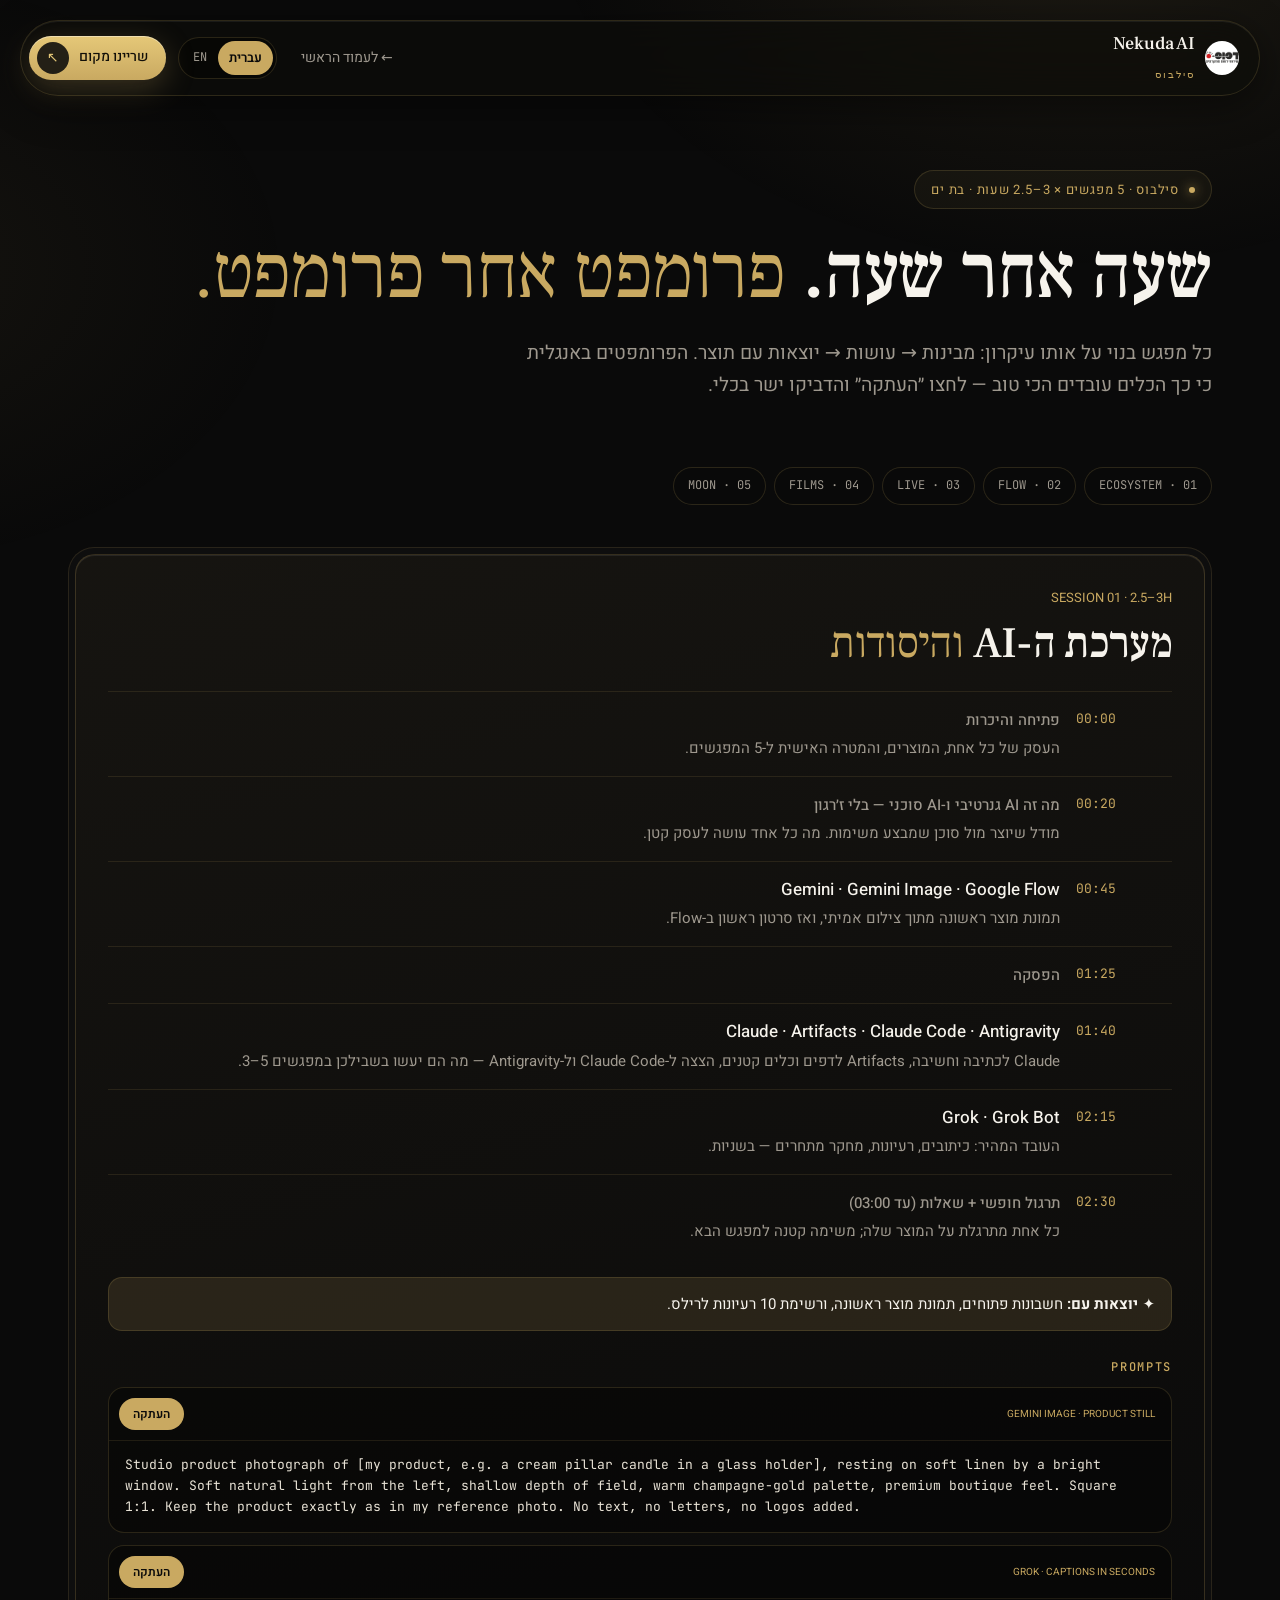
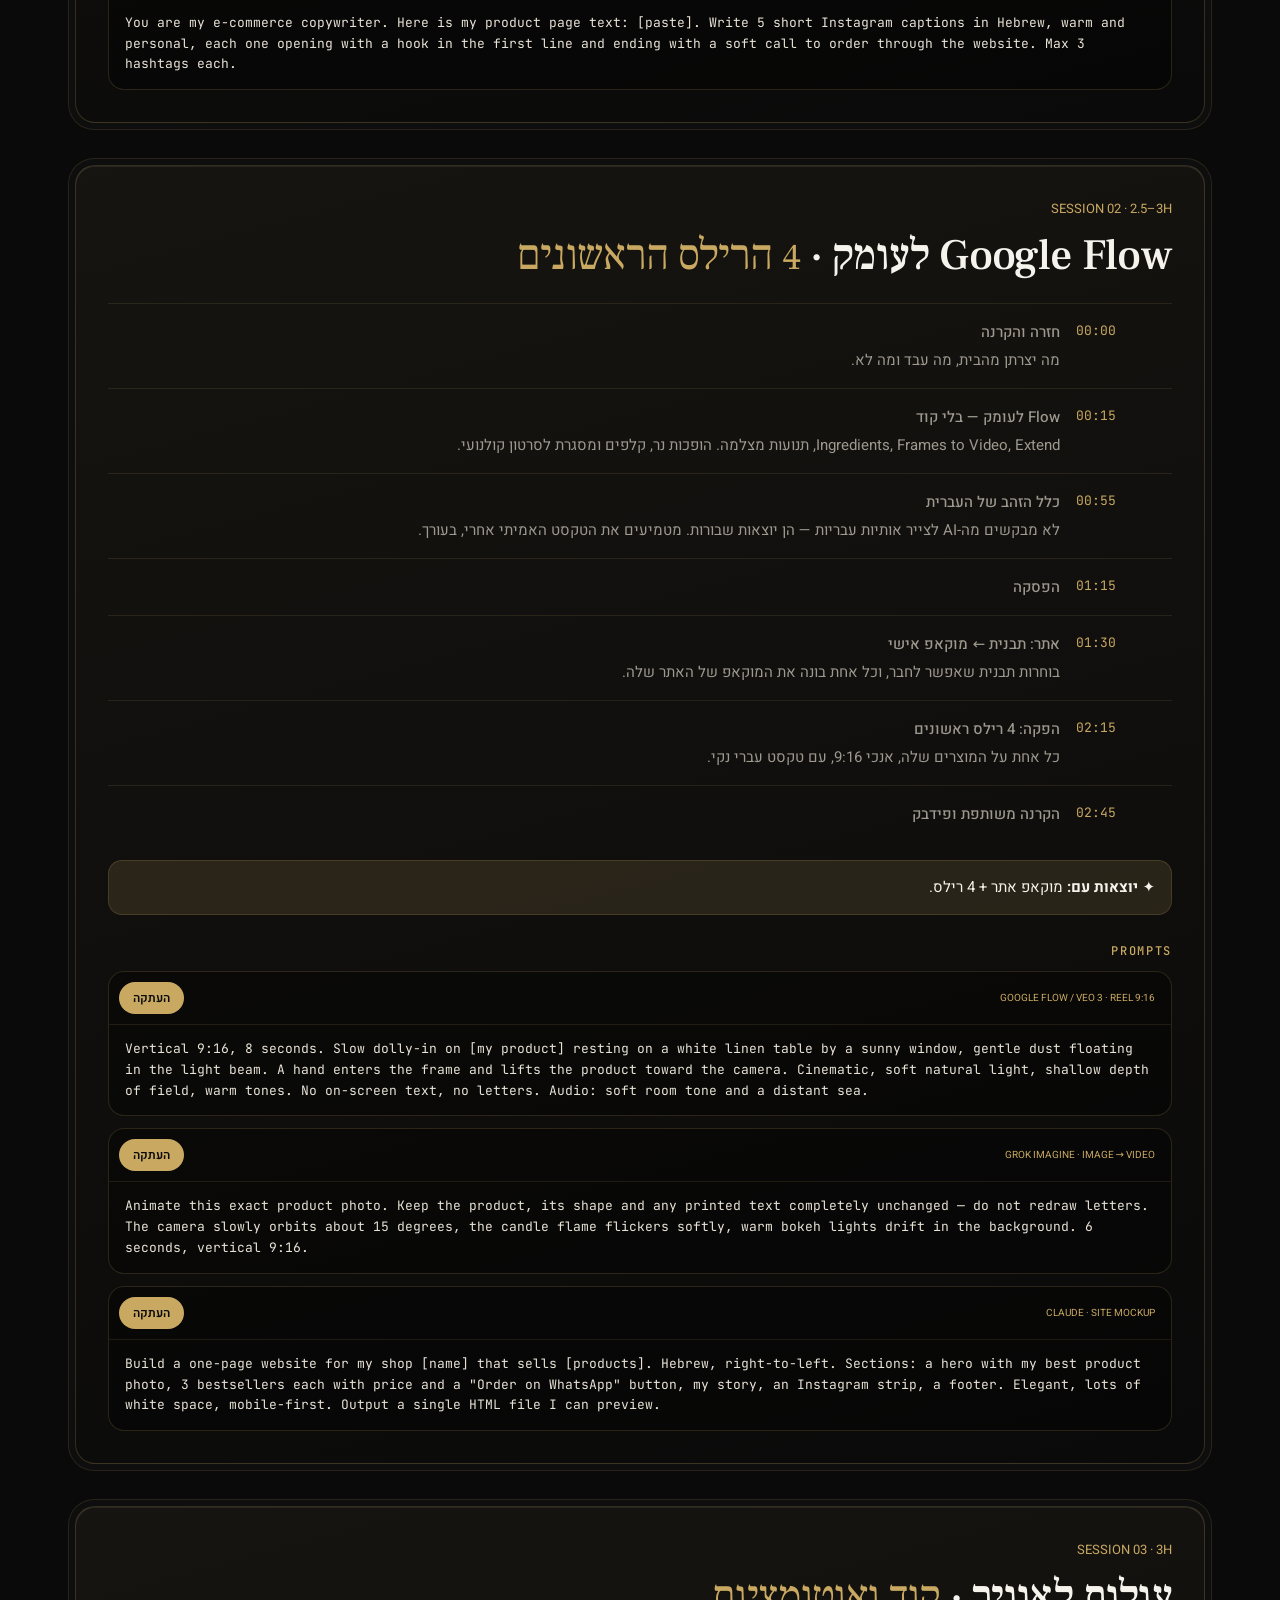
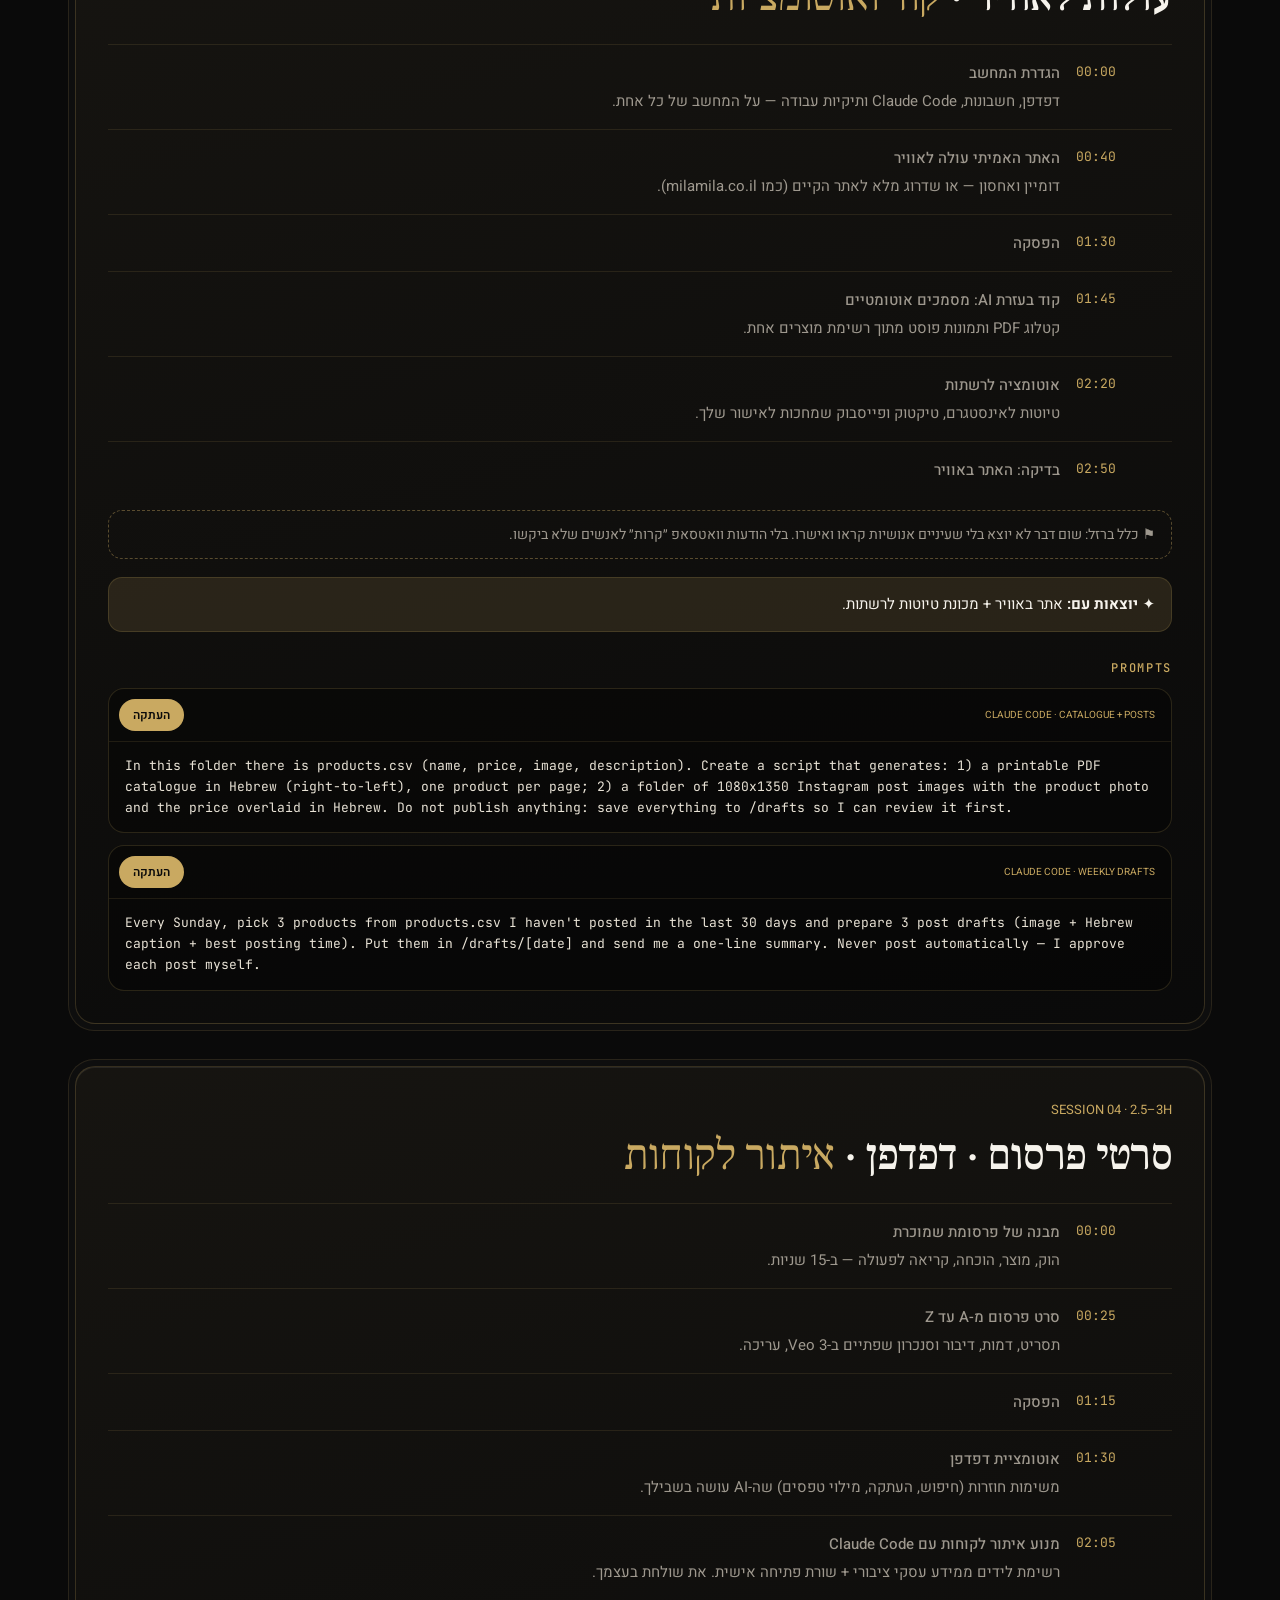
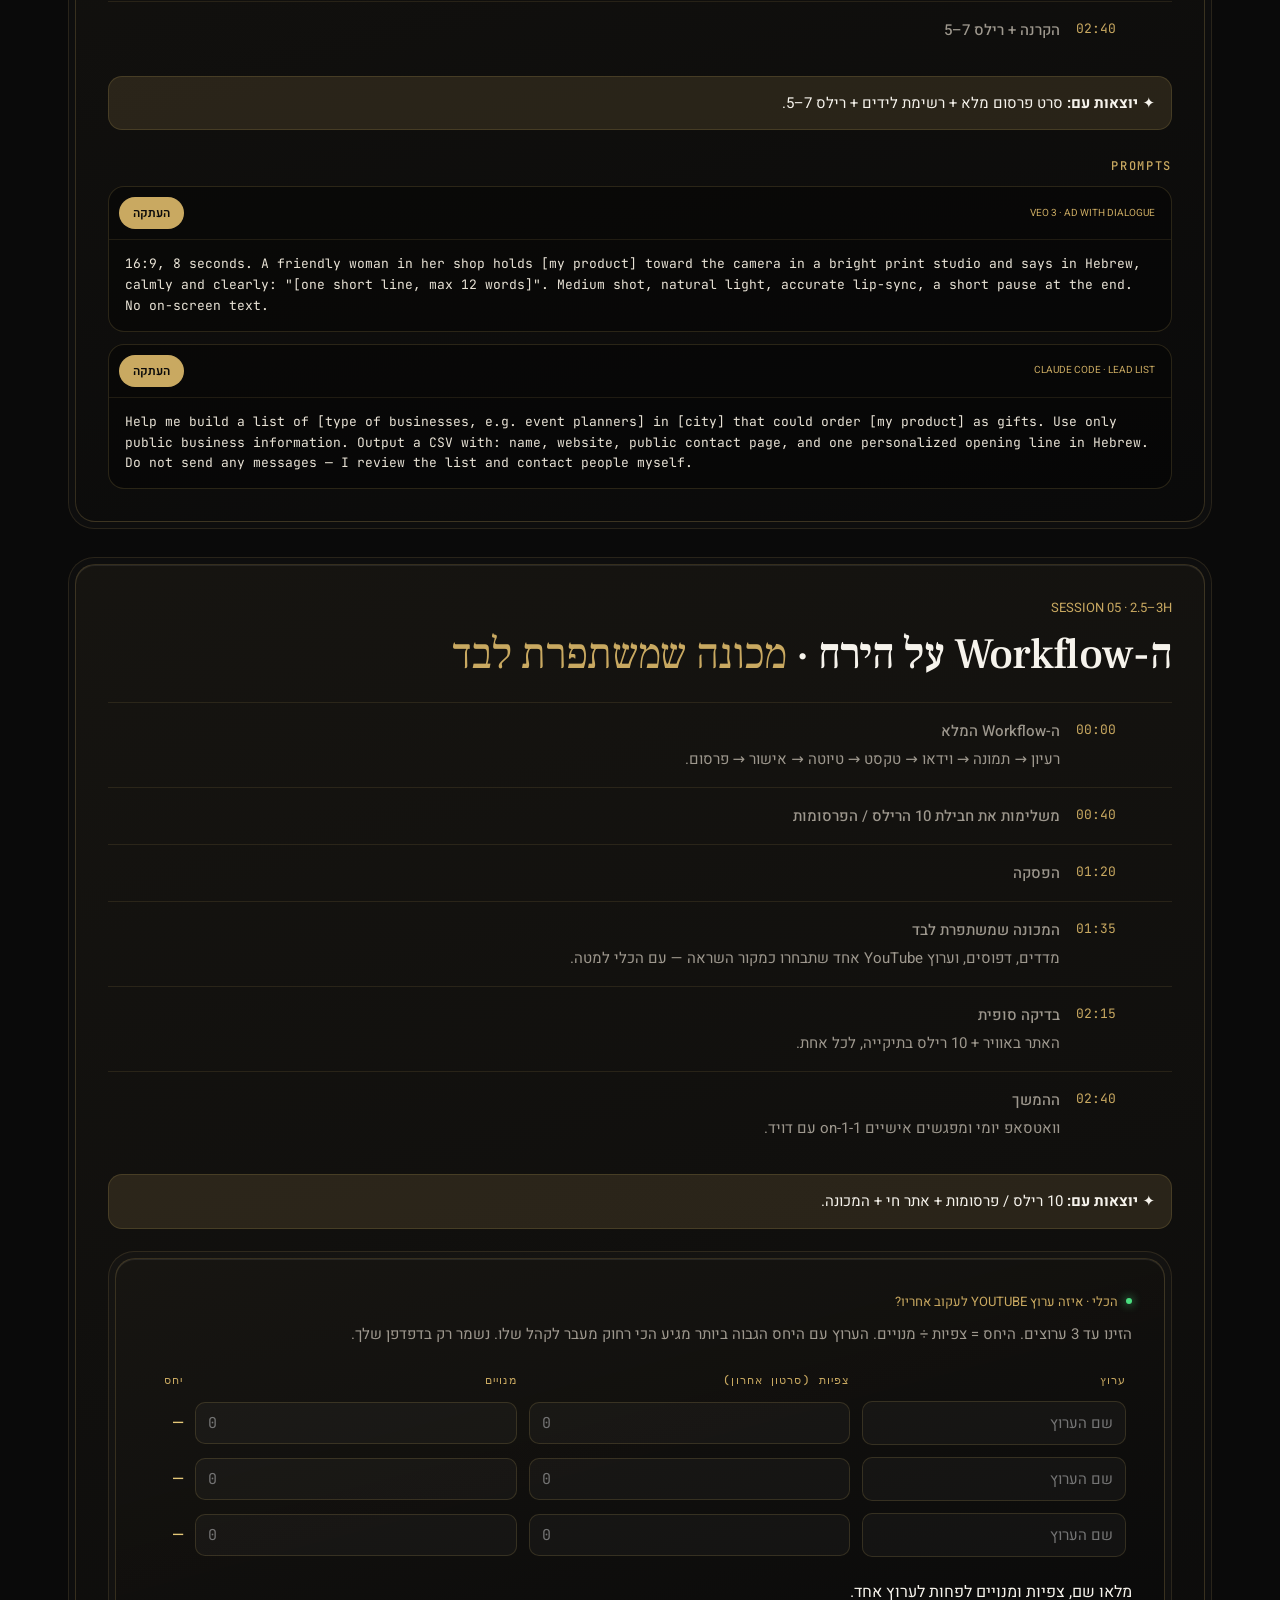
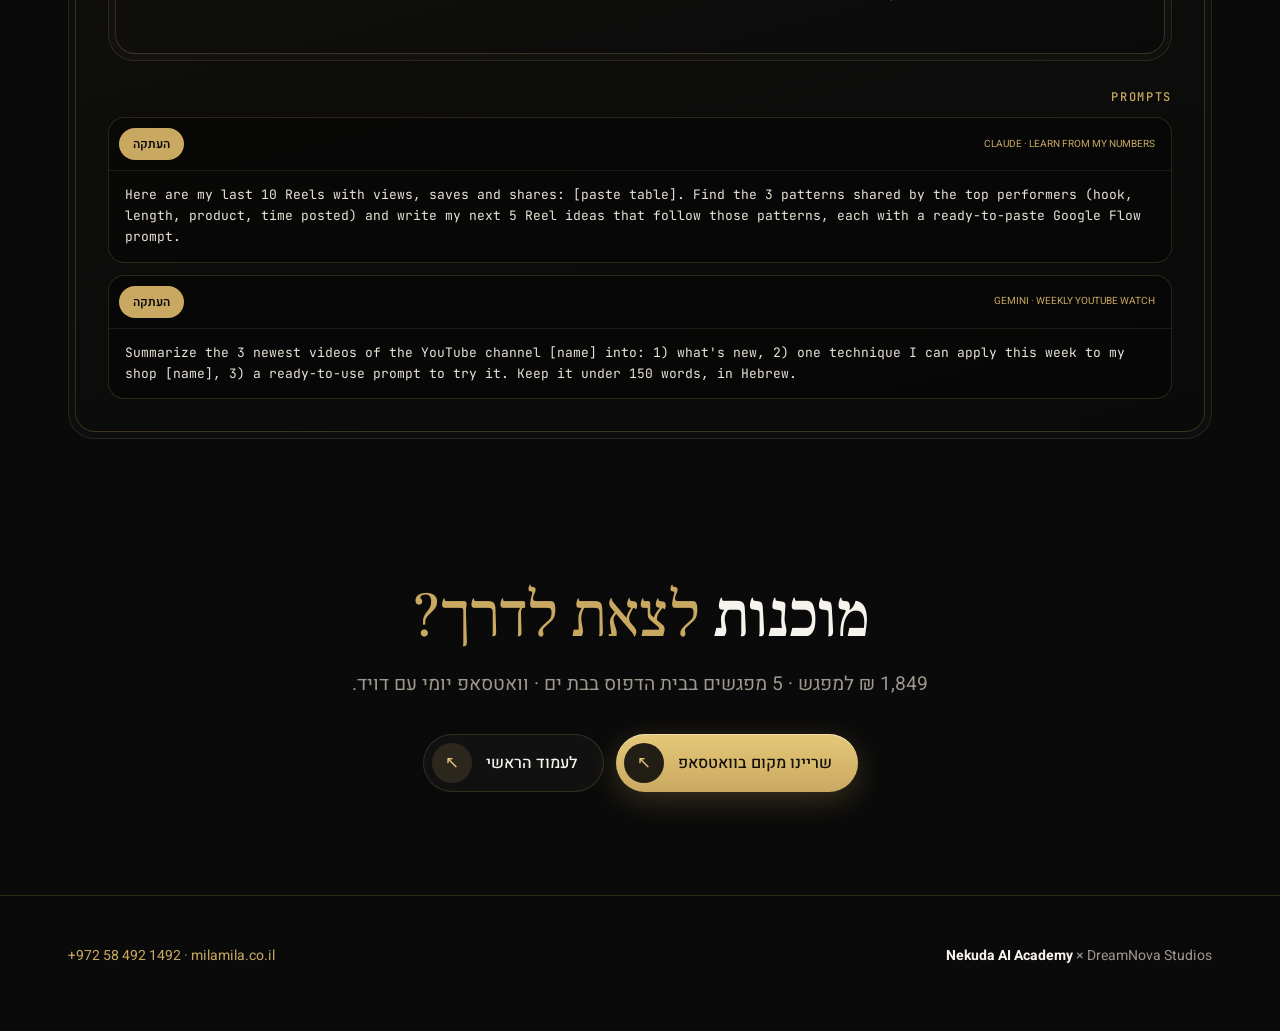
==== commit 7ce88839: "feat: v3 public release — name, value anchor, Grow plan, Lighthouse pass - David (Tselahya) Amor / ד" ====
--- a/cours/index.html
+++ b/cours/index.html
@@ -8,10 +8,11 @@
 <title>סילבוס · Nekuda AI Academy · 5 מפגשים, שעה אחר שעה</title>
 <meta name="description" content="הסילבוס המלא של 5 המפגשים, שעה אחר שעה, עם פרומפטים להעתקה בקליק ל-Google Flow / Veo 3, Grok Imagine ו-Claude." />
 <meta name="theme-color" content="#0a0a0a" />
+<link rel="canonical" href="https://codenolimits.github.io/nekuda-academy/cours/" />
 <link rel="icon" href="../assets/img/nekuda_logo.png" />
 <link rel="preconnect" href="https://fonts.googleapis.com" />
 <link rel="preconnect" href="https://fonts.gstatic.com" crossorigin />
-<link href="https://fonts.googleapis.com/css2?family=Frank+Ruhl+Libre:wght@400;500;700&family=Heebo:wght@300;400;500;600&family=JetBrains+Mono:wght@400;500&family=Playfair+Display:ital,wght@0,400;0,500;1,400&family=Plus+Jakarta+Sans:wght@400;500;600&display=swap" rel="stylesheet" />
+<link href="https://fonts.googleapis.com/css2?family=Frank+Ruhl+Libre:wght@400;500&family=Heebo:wght@400;500;600&family=JetBrains+Mono:wght@400;500&family=Playfair+Display:ital,wght@0,400;0,500;1,400&display=swap" rel="stylesheet" />
 <link rel="stylesheet" href="../assets/nekuda.css" />
 </head>
 <body>
@@ -29,7 +30,7 @@
     <button type="button" lang="he" data-set-lang="he" aria-pressed="true">עברית</button>
     <button type="button" lang="en" data-set-lang="en" aria-pressed="false">EN</button>
   </div>
-  <a class="btn sm" data-wa href="https://wa.me/972584921492" target="_blank" rel="noopener">
+  <a class="btn sm" data-wa href="https://wa.me/972584921492" target="_blank" rel="noopener" data-aria-he="שריינו מקום בוואטסאפ" data-aria-en="Book a spot on WhatsApp" aria-label="שריינו מקום בוואטסאפ">
     <span class="nav-cta-label"><span data-he>שריינו מקום</span><span data-en>Book a spot</span></span><span class="ico" aria-hidden="true">↗</span>
   </a>
 </nav>
@@ -67,7 +68,7 @@
   </ol>
   <div class="deliv"><span data-he>✦ <strong>יוצאות עם:</strong> חשבונות פתוחים, תמונת מוצר ראשונה, ורשימת 10 רעיונות לרילס.</span><span data-en>✦ <strong>You leave with:</strong> accounts set up, your first product image, and a list of 10 Reel ideas.</span></div>
   <div class="prompts">
-    <h4>Prompts</h4>
+    <h3 class="prompts-h">Prompts</h3>
     <div class="prompt"><header><span class="card-label">GEMINI IMAGE · PRODUCT STILL</span><button class="copy" type="button"><span data-he>העתקה</span><span data-en>Copy</span></button></header>
 <pre>Studio product photograph of [my product, e.g. a cream pillar candle in a glass holder], resting on soft linen by a bright window. Soft natural light from the left, shallow depth of field, warm champagne-gold palette, premium boutique feel. Square 1:1. Keep the product exactly as in my reference photo. No text, no letters, no logos added.</pre></div>
     <div class="prompt"><header><span class="card-label">GROK · CAPTIONS IN SECONDS</span><button class="copy" type="button"><span data-he>העתקה</span><span data-en>Copy</span></button></header>
@@ -90,7 +91,7 @@
   </ol>
   <div class="deliv"><span data-he>✦ <strong>יוצאות עם:</strong> מוקאפ אתר + 4 רילס.</span><span data-en>✦ <strong>You leave with:</strong> a site mockup + 4 Reels.</span></div>
   <div class="prompts">
-    <h4>Prompts</h4>
+    <h3 class="prompts-h">Prompts</h3>
     <div class="prompt"><header><span class="card-label">GOOGLE FLOW / VEO 3 · REEL 9:16</span><button class="copy" type="button"><span data-he>העתקה</span><span data-en>Copy</span></button></header>
 <pre>Vertical 9:16, 8 seconds. Slow dolly-in on [my product] resting on a white linen table by a sunny window, gentle dust floating in the light beam. A hand enters the frame and lifts the product toward the camera. Cinematic, soft natural light, shallow depth of field, warm tones. No on-screen text, no letters. Audio: soft room tone and a distant sea.</pre></div>
     <div class="prompt"><header><span class="card-label">GROK IMAGINE · IMAGE → VIDEO</span><button class="copy" type="button"><span data-he>העתקה</span><span data-en>Copy</span></button></header>
@@ -115,7 +116,7 @@
   <div class="rule"><span data-he>⚑ כלל ברזל: שום דבר לא יוצא בלי שעיניים אנושיות קראו ואישרו. בלי הודעות וואטסאפ ״קרות״ לאנשים שלא ביקשו.</span><span data-en>⚑ Iron rule: nothing goes out until a human has read and approved it. No cold WhatsApp messages to people who didn't ask.</span></div>
   <div class="deliv"><span data-he>✦ <strong>יוצאות עם:</strong> אתר באוויר + מכונת טיוטות לרשתות.</span><span data-en>✦ <strong>You leave with:</strong> a live site + a social drafts machine.</span></div>
   <div class="prompts">
-    <h4>Prompts</h4>
+    <h3 class="prompts-h">Prompts</h3>
     <div class="prompt"><header><span class="card-label">CLAUDE CODE · CATALOGUE + POSTS</span><button class="copy" type="button"><span data-he>העתקה</span><span data-en>Copy</span></button></header>
 <pre>In this folder there is products.csv (name, price, image, description). Create a script that generates: 1) a printable PDF catalogue in Hebrew (right-to-left), one product per page; 2) a folder of 1080x1350 Instagram post images with the product photo and the price overlaid in Hebrew. Do not publish anything: save everything to /drafts so I can review it first.</pre></div>
     <div class="prompt"><header><span class="card-label">CLAUDE CODE · WEEKLY DRAFTS</span><button class="copy" type="button"><span data-he>העתקה</span><span data-en>Copy</span></button></header>
@@ -137,7 +138,7 @@
   </ol>
   <div class="deliv"><span data-he>✦ <strong>יוצאות עם:</strong> סרט פרסום מלא + רשימת לידים + רילס <bdi>5–7</bdi>.</span><span data-en>✦ <strong>You leave with:</strong> a full ad film + a lead list + Reels <bdi>5–7</bdi>.</span></div>
   <div class="prompts">
-    <h4>Prompts</h4>
+    <h3 class="prompts-h">Prompts</h3>
     <div class="prompt"><header><span class="card-label">VEO 3 · AD WITH DIALOGUE</span><button class="copy" type="button"><span data-he>העתקה</span><span data-en>Copy</span></button></header>
 <pre>16:9, 8 seconds. A friendly woman in her shop holds [my product] toward the camera in a bright print studio and says in Hebrew, calmly and clearly: "[one short line, max 12 words]". Medium shot, natural light, accurate lip-sync, a short pause at the end. No on-screen text.</pre></div>
     <div class="prompt"><header><span class="card-label">CLAUDE CODE · LEAD LIST</span><button class="copy" type="button"><span data-he>העתקה</span><span data-en>Copy</span></button></header>
@@ -155,7 +156,7 @@
     <li><time>01:20</time><div><b><span data-he>הפסקה</span><span data-en>Break</span></b></div></li>
     <li><time>01:35</time><div><b><span data-he>המכונה שמשתפרת לבד</span><span data-en>The self-improving machine</span></b><span><span data-he>מדדים, דפוסים, וערוץ YouTube אחד שתבחרו כמקור השראה — עם הכלי למטה.</span><span data-en>Metrics, patterns, and one YouTube channel you choose as a source — with the tool below.</span></span></div></li>
     <li><time>02:15</time><div><b><span data-he>בדיקה סופית</span><span data-en>Final check</span></b><span><span data-he>האתר באוויר + 10 רילס בתיקייה, לכל אחת.</span><span data-en>Site live + 10 Reels in the folder, for each of you.</span></span></div></li>
-    <li><time>02:40</time><div><b><span data-he>ההמשך</span><span data-en>What comes next</span></b><span><span data-he>וואטסאפ יומי ומפגשים אישיים 1-on-1 עם דוד.</span><span data-en>Daily WhatsApp and private 1-on-1 sessions with David.</span></span></div></li>
+    <li><time>02:40</time><div><b><span data-he>ההמשך</span><span data-en>What comes next</span></b><span><span data-he>וואטסאפ יומי ומפגשים אישיים 1-on-1 עם דויד.</span><span data-en>Daily WhatsApp and private 1-on-1 sessions with David.</span></span></div></li>
   </ol>
   <div class="deliv"><span data-he>✦ <strong>יוצאות עם:</strong> 10 רילס / פרסומות + אתר חי + המכונה.</span><span data-en>✦ <strong>You leave with:</strong> 10 Reels / ads + a live site + the machine.</span></div>
 
@@ -170,7 +171,7 @@
   </div></div>
 
   <div class="prompts">
-    <h4>Prompts</h4>
+    <h3 class="prompts-h">Prompts</h3>
     <div class="prompt"><header><span class="card-label">CLAUDE · LEARN FROM MY NUMBERS</span><button class="copy" type="button"><span data-he>העתקה</span><span data-en>Copy</span></button></header>
 <pre>Here are my last 10 Reels with views, saves and shares: [paste table]. Find the 3 patterns shared by the top performers (hook, length, product, time posted) and write my next 5 Reel ideas that follow those patterns, each with a ready-to-paste Google Flow prompt.</pre></div>
     <div class="prompt"><header><span class="card-label">GEMINI · WEEKLY YOUTUBE WATCH</span><button class="copy" type="button"><span data-he>העתקה</span><span data-en>Copy</span></button></header>
@@ -184,7 +185,7 @@
 <section class="final" style="padding-top:40px">
   <div class="wrap reveal">
     <h2><span data-he>מוכנות <em>לצאת לדרך?</em></span><span data-en>Ready <em>to set out?</em></span></h2>
-    <p class="lead"><span data-he>1,849 ₪ למפגש · 5 מפגשים בבית הדפוס בבת ים · וואטסאפ יומי עם דוד.</span><span data-en>1,849 ₪ per session · 5 sessions at the print studio in Bat Yam · daily WhatsApp with David.</span></p>
+    <p class="lead"><span data-he>1,849 ₪ למפגש · 5 מפגשים בבית הדפוס בבת ים · וואטסאפ יומי עם דויד.</span><span data-en>1,849 ₪ per session · 5 sessions at the print studio in Bat Yam · daily WhatsApp with David.</span></p>
     <div class="cta-row">
       <a class="btn" data-wa href="https://wa.me/972584921492" target="_blank" rel="noopener"><span data-he>שריינו מקום בוואטסאפ</span><span data-en>Book your spot on WhatsApp</span><span class="ico" aria-hidden="true">↗</span></a>
       <a class="btn ghost" href="../"><span data-he>לעמוד הראשי</span><span data-en>Main page</span><span class="ico" aria-hidden="true">↗</span></a>
--- a/assets/nekuda.css
+++ b/assets/nekuda.css
@@ -14,7 +14,7 @@
   --ok: #4ade80;
 
   --f-display: 'Playfair Display', 'Frank Ruhl Libre', Georgia, serif;
-  --f-body: 'Heebo', 'Plus Jakarta Sans', system-ui, -apple-system, sans-serif;
+  --f-body: 'Heebo', system-ui, -apple-system, sans-serif;
   --f-mono: 'JetBrains Mono', ui-monospace, SFMono-Regular, Menlo, monospace;
 
   --gutter: clamp(16px, 4vw, 48px);
@@ -48,7 +48,7 @@
 :focus-visible { outline: 2px solid var(--gold-light); outline-offset: 3px; border-radius: 8px; }
 
 .wrap { width: 100%; max-width: var(--maxw); margin-inline: auto; padding-inline: var(--gutter); }
-section { padding-block: clamp(72px, 11vw, 140px); position: relative; }
+section { padding-block: clamp(56px, 8vw, 104px); position: relative; }
 .skip { position: absolute; inset-inline-start: 12px; top: -80px; z-index: 100; background: var(--gold); color: #000; padding: 8px 14px; border-radius: 999px; }
 .skip:focus { top: 8px; }
 
@@ -160,16 +160,6 @@
 [dir="rtl"] .card-label { letter-spacing: .04em; }
 .card-label .dot { width: 6px; height: 6px; border-radius: 50%; background: var(--ok); box-shadow: 0 0 10px var(--ok); }
 
-/* ---------- 3D flip cards ---------- */
-.flip { perspective: 1400px; min-height: 340px; cursor: pointer; -webkit-tap-highlight-color: transparent; }
-.flip-inner { position: relative; height: 100%; min-height: inherit; transform-style: preserve-3d; transition: transform .9s var(--ease); }
-.flip:hover .flip-inner, .flip.is-flipped .flip-inner, .flip:focus-visible .flip-inner { transform: rotateY(180deg); }
-@media (hover: none) { .flip:hover .flip-inner { transform: none; } .flip.is-flipped .flip-inner { transform: rotateY(180deg); } }
-.flip-face { position: absolute; inset: 0; backface-visibility: hidden; -webkit-backface-visibility: hidden; }
-.flip-face.back { transform: rotateY(180deg); }
-.flip-face .bezel { height: 100%; }
-.flip-hint { font-family: var(--f-mono); font-size: 11px; color: var(--text-muted); letter-spacing: .1em; position: absolute; bottom: 18px; inset-inline-end: 20px; }
-
 /* ---------- Video ---------- */
 .vid { position: relative; border-radius: 16px; overflow: hidden; background: #000; }
 .vid video { width: 100%; height: 100%; object-fit: contain; background: #000; }
@@ -177,11 +167,11 @@
 .vid.r916 { aspect-ratio: 9 / 16; }
 
 /* ---------- Scroll reveal (safe: everything forced visible after 400ms) ---------- */
-html.js .reveal { opacity: 0; transform: translateY(26px); transition: opacity .9s var(--ease), transform .9s var(--ease); }
-html.js .reveal.in { opacity: 1; transform: none; }
+/* resting state is always visible: only a short lift animates in */
+html.js .reveal { transform: translateY(18px); transition: transform .9s var(--ease); }
+html.js .reveal.in { transform: none; }
 @media (prefers-reduced-motion: reduce) {
   html.js .reveal { opacity: 1; transform: none; transition: none; }
-  .flip-inner { transition: none; }
   html { scroll-behavior: auto; }
 }
 
@@ -222,79 +212,13 @@
 @media (max-width: 980px) { .hero-grid { grid-template-columns: 1fr; } }
 @media (max-width: 560px) { .stats { grid-template-columns: 1fr 1fr; } .hero .cta-row .btn { width: 100%; justify-content: space-between; } }
 
-/* ---------- Cinema player ---------- */
-.stage { display: grid; place-items: center; background: #000; border-radius: 16px; overflow: hidden; }
-.stage video { width: 100%; max-height: 72vh; aspect-ratio: 16 / 9; object-fit: contain; background: #000; }
-.stage.vertical video { aspect-ratio: 9 / 16; width: auto; max-width: 100%; height: min(72vh, 640px); }
-.stage-head { display: flex; justify-content: space-between; align-items: center; gap: 12px; padding: 14px 6px 12px; }
-.stage-head .mono { font-size: 11px; color: var(--text-muted); }
-.chapters { display: flex; gap: 8px; overflow-x: auto; padding: 14px 2px 4px; scrollbar-width: thin; scroll-snap-type: x mandatory; }
-.chapters button {
-  all: unset; cursor: pointer; flex: none; scroll-snap-align: start; box-sizing: border-box;
-  display: grid; grid-template-columns: 44px auto; gap: 10px; align-items: center;
-  padding-block: 6px; padding-inline: 6px 14px; border-radius: 14px;
-  border: 1px solid var(--border); background: rgba(255,255,255,.02);
-  font-size: 13px; color: var(--text-muted); max-width: 250px; transition: .3s var(--ease);
-}
-.chapters button:focus-visible { outline: 2px solid var(--gold-light); outline-offset: 2px; }
-.chapters button img { width: 44px; height: 44px; border-radius: 10px; object-fit: cover; }
-.chapters button .t { line-height: 1.3; }
-.chapters button .t small { display: block; font-family: var(--f-mono); font-size: 10px; color: var(--gold); letter-spacing: .08em; }
-.chapters button:hover { color: var(--text); border-color: rgba(201,169,97,.4); }
-.chapters button[aria-current="true"] { background: var(--gold-glow); color: var(--text); border-color: var(--gold); }
-.quote { margin: 12px 4px 0; font-size: 14px; color: var(--text-muted); min-height: 2.6em; }
-
-/* ---------- Grids / outcomes ---------- */
+/* ---------- Grids ---------- */
 .grid-4 { display: grid; grid-template-columns: repeat(4, 1fr); gap: 18px; }
 .grid-3 { display: grid; grid-template-columns: repeat(3, 1fr); gap: 18px; }
 .grid-2 { display: grid; grid-template-columns: repeat(2, 1fr); gap: 18px; }
 @media (max-width: 1080px) { .grid-4 { grid-template-columns: 1fr 1fr; } .grid-3 { grid-template-columns: 1fr 1fr; } }
 @media (max-width: 640px) { .grid-4, .grid-3, .grid-2 { grid-template-columns: 1fr; } }
-@media (max-width: 640px) { .outcome.flip { min-height: 270px; } }
 .big-num { font-family: var(--f-display); font-size: clamp(64px, 7vw, 96px); line-height: 1; color: var(--gold); }
-.outcome .core { display: flex; flex-direction: column; gap: 14px; }
-.outcome h3 { font-size: 24px; }
-.outcome .back-core { background: linear-gradient(165deg, rgba(48,40,22,.95), rgba(14,12,8,.98)); }
-
-/* ---------- Annex (real photo + clip) ---------- */
-.annex { display: grid; grid-template-columns: 1fr 1.4fr; gap: 18px; align-items: start; }
-.annex + .annex { margin-top: 18px; }
-.annex > * { min-width: 0; }
-.annex .photo { position: relative; aspect-ratio: 1; margin: 0; }
-.annex .photo img { width: 100%; height: 100%; object-fit: cover; border-radius: 16px; }
-.annex .photo figcaption { position: absolute; bottom: 12px; inset-inline-start: 12px; font-family: var(--f-mono); font-size: 10px; letter-spacing: .1em; background: rgba(0,0,0,.72); color: var(--text); padding: 5px 10px; border-radius: 999px; }
-.annex .info { display: flex; flex-direction: column; gap: 12px; padding: 18px 6px 4px; }
-.annex .info h3 { font-size: 22px; }
-.annex .honest { font-size: 13px; color: var(--text-muted); border-inline-start: 2px solid var(--gold); padding-inline-start: 12px; margin: 0; }
-.annex .info a.link { color: var(--gold); font-size: 14px; text-decoration: none; }
-@media (max-width: 860px) { .annex { grid-template-columns: 1fr; } .annex .photo { min-height: 0; aspect-ratio: 1; } }
-
-.strip { display: grid; grid-auto-flow: column; grid-auto-columns: minmax(250px, 1fr); gap: 16px; overflow-x: auto; padding-bottom: 8px; scroll-snap-type: x mandatory; }
-.strip > * { scroll-snap-align: start; }
-.strip .flip { min-height: 380px; }
-.prod-front img { width: 100%; aspect-ratio: 1; object-fit: cover; border-radius: 14px; }
-.prod-front h4, .prod-back h4 { margin: 12px 4px 0; font-weight: 500; font-size: 15px; line-height: 1.35; }
-.prod-back p { color: var(--text-muted); font-size: 14px; }
-
-/* ---------- Ecosystem sphere ---------- */
-.eco { display: grid; grid-template-columns: 1.2fr .8fr; gap: 40px; align-items: center; }
-.eco > * { min-width: 0; }
-#sphere { width: 100%; aspect-ratio: 1; touch-action: pan-y; cursor: grab; border-radius: 20px; }
-#sphere:active { cursor: grabbing; }
-.eco ul { columns: 2; gap: 24px; padding: 0; list-style: none; margin: 0; }
-.eco li { break-inside: avoid; padding: 10px 0; border-bottom: 1px solid var(--border); font-size: 15px; }
-.eco li b { display: inline-block; font-family: var(--f-mono); color: var(--gold); font-weight: 500; font-size: 12px; margin-inline-end: 8px; }
-@media (max-width: 900px) { .eco { grid-template-columns: 1fr; } }
-
-/* ---------- Program ---------- */
-.sessions { display: grid; gap: 18px; }
-.session .core { display: grid; grid-template-columns: 360px 1fr; gap: 28px; align-items: center; }
-.session .core > * { min-width: 0; }
-.session .num { font-family: var(--f-mono); color: var(--gold); font-size: 13px; letter-spacing: .14em; }
-.session h3 { margin-block: 8px 12px; }
-.session .vid { aspect-ratio: 16 / 9; }
-.session .keep { margin-top: 14px; font-size: 14px; color: var(--gold-light); }
-@media (max-width: 860px) { .session .core { grid-template-columns: 1fr; } }
 
 /* ---------- Pricing ---------- */
 .price-grid { display: grid; grid-template-columns: 1.3fr 1fr; gap: 18px; align-items: stretch; }
@@ -350,7 +274,7 @@
 .deliv { margin-top: 18px; padding: 14px 16px; border-radius: 14px; background: var(--gold-glow); border: 1px solid var(--border); font-size: 15px; }
 .rule { margin-top: 12px; padding: 12px 16px; border-radius: 14px; border: 1px dashed rgba(201,169,97,.4); font-size: 14px; color: var(--text-muted); }
 .prompts { display: grid; gap: 12px; margin-top: 22px; }
-.prompts h4 { margin: 6px 0 0; font: 500 12px var(--f-mono); letter-spacing: .14em; color: var(--gold); text-transform: uppercase; }
+.prompts .prompts-h { margin: 6px 0 0; font: 500 12px var(--f-mono); letter-spacing: .14em; color: var(--gold); text-transform: uppercase; }
 .prompt { border: 1px solid var(--border); border-radius: 16px; background: rgba(0,0,0,.35); overflow: hidden; }
 .prompt header { display: flex; justify-content: space-between; align-items: center; gap: 12px; padding-block: 10px; padding-inline: 16px 10px; border-bottom: 1px solid rgba(201,169,97,.12); }
 .prompt header .card-label { font-size: 10px; }
@@ -371,3 +295,96 @@
   .machine tr { display: grid; grid-template-columns: 1fr 1fr; gap: 6px; padding: 10px 0; border-top: 1px solid var(--border); }
   .machine td:first-child, .machine td:last-child { grid-column: 1 / -1; }
 }
+
+/* ==========================================================================
+   v2 — clarity-first landing: film chapters, offer at a glance, steps, proof
+   ========================================================================== */
+.facts { display: flex; flex-wrap: wrap; gap: 8px 22px; margin-top: 28px; padding: 0; list-style: none; }
+.facts li { font-size: 14px; color: var(--text-muted); display: flex; align-items: center; gap: 8px; }
+.facts li b { font-family: var(--f-mono); font-weight: 500; color: var(--gold-light); font-size: 15px; }
+.film video { width: 100%; aspect-ratio: 16 / 9; border-radius: 14px; background: #000; display: block; }
+.film .hint { font-size: 13px; color: var(--text-muted); margin: 12px 4px 0; }
+.chips-row { display: grid; grid-template-columns: repeat(7, minmax(0, 1fr)); gap: 6px; margin-top: 12px; }
+.chips-row button {
+  all: unset; box-sizing: border-box; cursor: pointer; display: grid; gap: 6px; padding: 4px; border-radius: 10px;
+  border: 1px solid var(--border); background: rgba(255,255,255,.02); transition: border-color .3s, background .3s;
+}
+.chips-row button img { width: 100%; aspect-ratio: 4 / 3; object-fit: cover; border-radius: 7px; }
+.chips-row button span { font-size: 11px; line-height: 1.25; color: var(--text-muted); padding: 0 2px 2px; }
+.chips-row button span b { display: block; font-family: var(--f-mono); font-weight: 500; font-size: 10px; color: var(--gold); letter-spacing: .06em; }
+.chips-row button:hover, .chips-row button[aria-current="true"] { border-color: var(--gold); background: var(--gold-glow); }
+.chips-row button[aria-current="true"] span { color: var(--text); }
+.chips-row button:focus-visible { outline: 2px solid var(--gold-light); outline-offset: 2px; }
+@media (max-width: 1180px) and (min-width: 981px) { .chips-row button span { display: none; } }
+@media (max-width: 560px) { .chips-row { grid-template-columns: repeat(4, minmax(0, 1fr)); } }
+
+.offer { display: grid; grid-template-columns: 1.25fr 1fr; gap: 18px; align-items: stretch; }
+.offer > * { min-width: 0; }
+.spec { margin: 0; display: grid; }
+.spec > div { display: grid; grid-template-columns: 150px 1fr; gap: 18px; padding: 15px 0; border-top: 1px solid rgba(201,169,97,.14); }
+.spec > div:first-child { border-top: 0; padding-top: 0; }
+.spec dt { font-size: 13px; color: var(--gold); font-weight: 500; letter-spacing: .02em; padding-top: 2px; }
+.spec dd { margin: 0; font-size: 16px; }
+.spec dd small { display: block; color: var(--text-muted); font-size: 14px; margin-top: 2px; }
+@media (max-width: 560px) { .spec > div { grid-template-columns: 1fr; gap: 4px; } }
+.take { display: flex; flex-direction: column; gap: 22px; }
+.take .row { display: grid; grid-template-columns: 86px 1fr; gap: 16px; align-items: center; }
+.take .big-num { font-size: 72px; text-align: center; }
+.take h3 { font-size: 22px; }
+.take p { margin: 4px 0 0; color: var(--text-muted); font-size: 15px; }
+@media (max-width: 860px) { .offer { grid-template-columns: 1fr; } }
+
+.steps { display: grid; gap: 14px; counter-reset: step; }
+.step .core { display: grid; grid-template-columns: 220px 1fr; gap: 26px; align-items: start; }
+.step .core > * { min-width: 0; }
+.step .thumb { display: grid; gap: 10px; }
+.step .thumb img { width: 100%; aspect-ratio: 4 / 3; object-fit: cover; border-radius: 12px; }
+.step .watch { all: unset; cursor: pointer; font-size: 13px; color: var(--gold-light); display: inline-flex; gap: 6px; align-items: center; }
+.step .watch:hover { text-decoration: underline; }
+.step .watch:focus-visible { outline: 2px solid var(--gold-light); outline-offset: 3px; border-radius: 6px; }
+.step .num { font-family: var(--f-mono); color: var(--gold); font-size: 12px; letter-spacing: .16em; }
+.step h3 { margin-block: 6px 12px; font-size: clamp(22px, 2.3vw, 28px); }
+.step .ticks li { font-size: 15px; }
+.step .out { display: inline-flex; flex-wrap: wrap; gap: 4px 8px; margin-top: 16px; padding: 8px 14px; border-radius: 14px; background: var(--gold-glow); border: 1px solid var(--border); font-size: 14px; color: var(--text); }
+.step .out b { color: var(--gold-light); font-weight: 500; white-space: nowrap; }
+@media (max-width: 760px) { .step .core { grid-template-columns: 1fr; gap: 16px; } .step .thumb img { aspect-ratio: 16 / 9; } }
+
+.proof-card .core { padding: 10px; display: grid; gap: 12px; }
+.proof-card video { width: 100%; aspect-ratio: 16 / 9; border-radius: 12px; background: #000; display: block; }
+.proof-card .meta { display: grid; grid-template-columns: 64px 1fr; gap: 12px; align-items: center; padding: 0 4px 6px; }
+.proof-card .meta img { width: 64px; height: 64px; object-fit: cover; border-radius: 10px; border: 1px solid var(--border); }
+.proof-card .meta b { font-weight: 500; display: block; line-height: 1.35; }
+.proof-card .meta small { color: var(--text-muted); font-size: 12px; }
+.note { font-size: 13px; color: var(--text-muted); margin-top: 18px; }
+
+.support .core { display: flex; flex-direction: column; gap: 12px; }
+.support .core .tag { font-family: var(--f-mono); font-size: 11px; color: var(--gold); letter-spacing: .14em; }
+.quote-block { font-family: var(--f-display); font-size: clamp(22px, 2.4vw, 30px); line-height: 1.35; color: var(--text); margin: 24px 0 0; border-inline-start: 2px solid var(--gold); padding-inline-start: 18px; }
+
+/* before / after */
+.ba { display: grid; grid-template-columns: 1fr 1fr; gap: 18px; }
+.ba > * { min-width: 0; }
+.ba .tag { font-family: var(--f-mono); font-size: 11px; letter-spacing: .14em; color: var(--gold); }
+[dir="rtl"] .ba .tag { font-family: var(--f-body); font-size: 13px; letter-spacing: 0; }
+.ba-list { list-style: none; padding: 0; margin: 14px 0 0; display: grid; gap: 12px; }
+.ba-list li { position: relative; padding-inline-start: 28px; font-size: 16px; }
+.ba-list li::before { position: absolute; inset-inline-start: 0; top: 0; font-size: 14px; }
+.ba-list.before li { color: var(--text-muted); }
+.ba-list.before li::before { content: "✕"; color: var(--text-muted); }
+.ba-list.after li::before { content: "✦"; color: var(--gold); }
+@media (max-width: 760px) { .ba { grid-template-columns: 1fr; } }
+.proof-card .use { margin: 0; padding: 10px 4px 4px; border-top: 1px solid rgba(201,169,97,.14); font-size: 14px; color: var(--text-muted); }
+/* Hebrew has no letter-spaced mono labels: use the body face */
+[dir="rtl"] .support .tag, [dir="rtl"] .step .num, [dir="rtl"] .card-label { font-family: var(--f-body); letter-spacing: 0; font-size: 13px; }
+.offer { align-items: start; }
+
+/* value anchor in the price card */
+.value { margin: 0; display: grid; gap: 0; border: 1px solid var(--border); border-radius: 14px; overflow: hidden; }
+.value > div { display: flex; justify-content: space-between; align-items: center; gap: 16px; padding: 12px 16px; background: rgba(255,255,255,.02); }
+.value > div + div { border-top: 1px solid var(--border); }
+.value dt { font-size: 14px; color: var(--text-muted); }
+.value dd { margin: 0; font-family: var(--f-mono); font-size: 18px; color: var(--text); white-space: nowrap; }
+.value dd small { font-size: 12px; color: var(--text-muted); }
+.price-row { display: flex; align-items: baseline; gap: 14px; flex-wrap: wrap; }
+.tagline { font-family: var(--f-display); font-style: italic; color: var(--gold); font-size: clamp(18px, 2vw, 22px); margin: 22px 0 0; }
+@media (max-width: 560px) { .value > div { flex-direction: column; align-items: flex-start; gap: 4px; } }
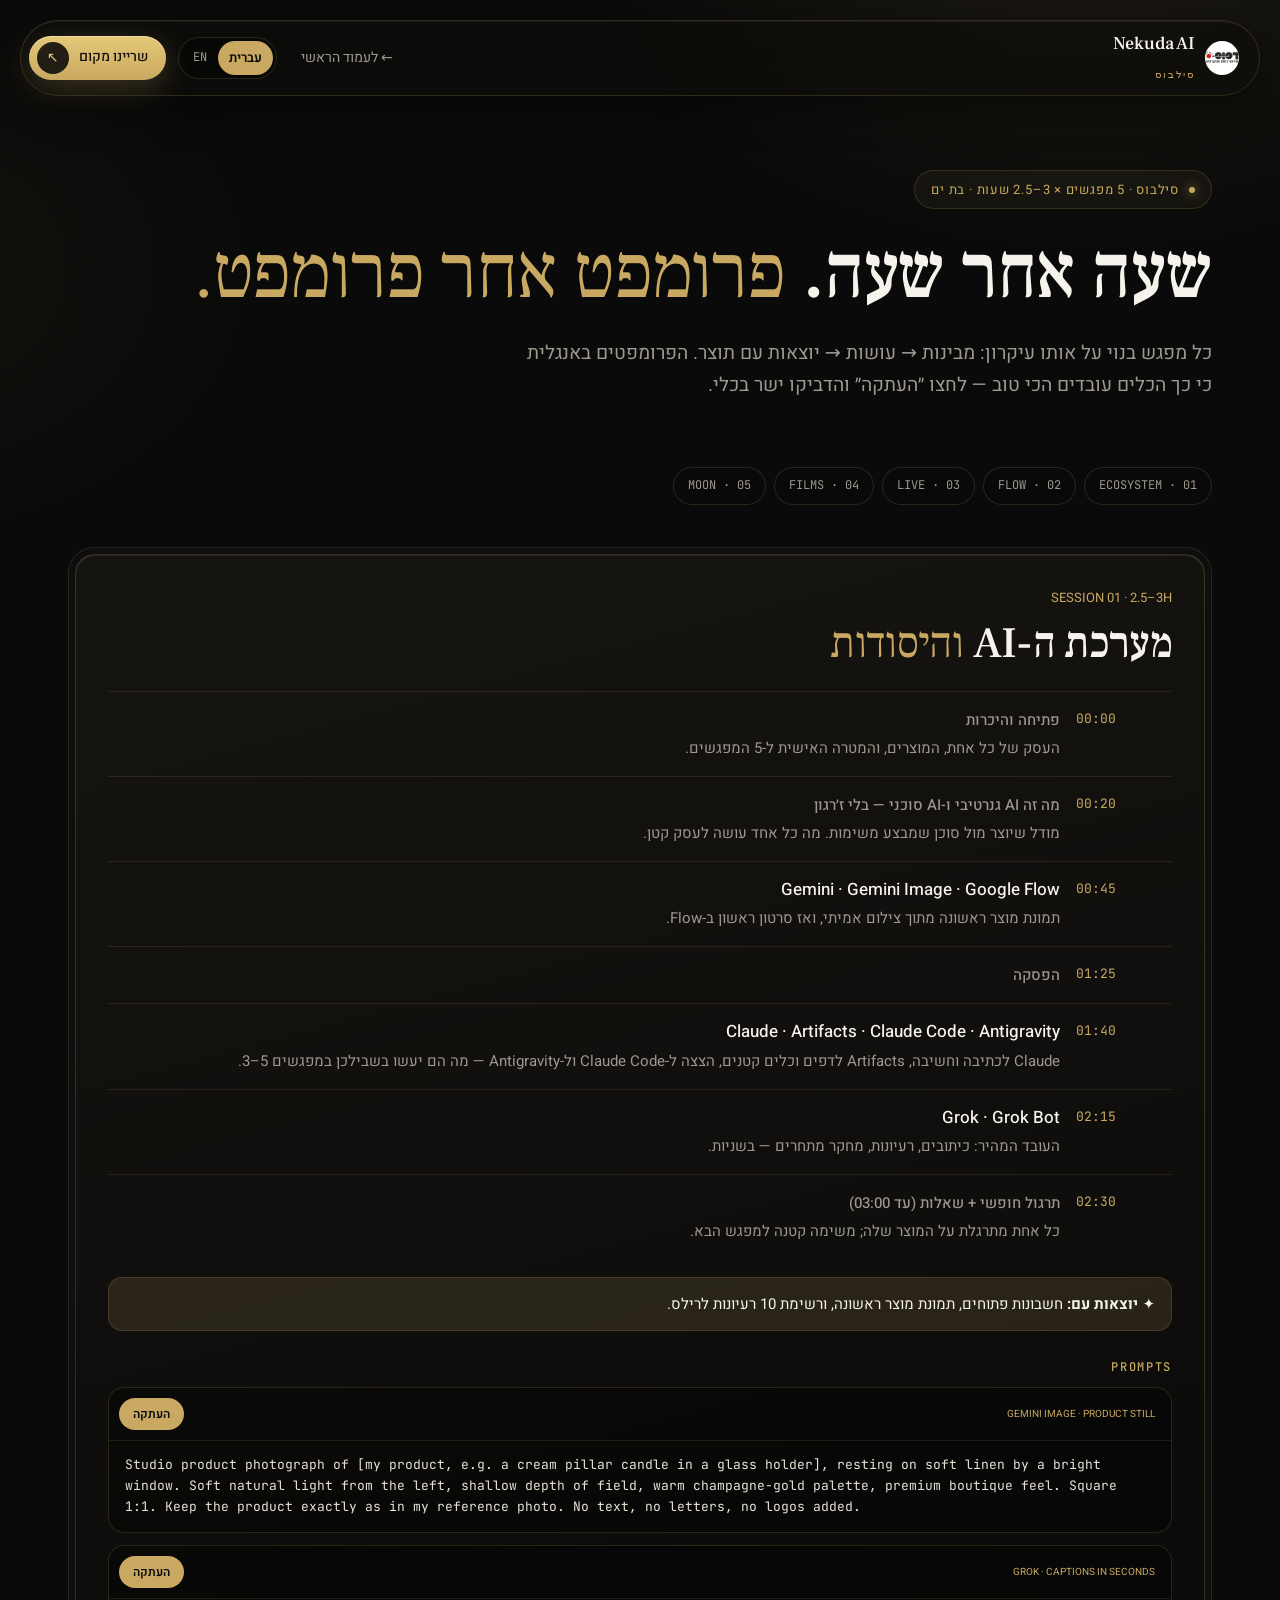
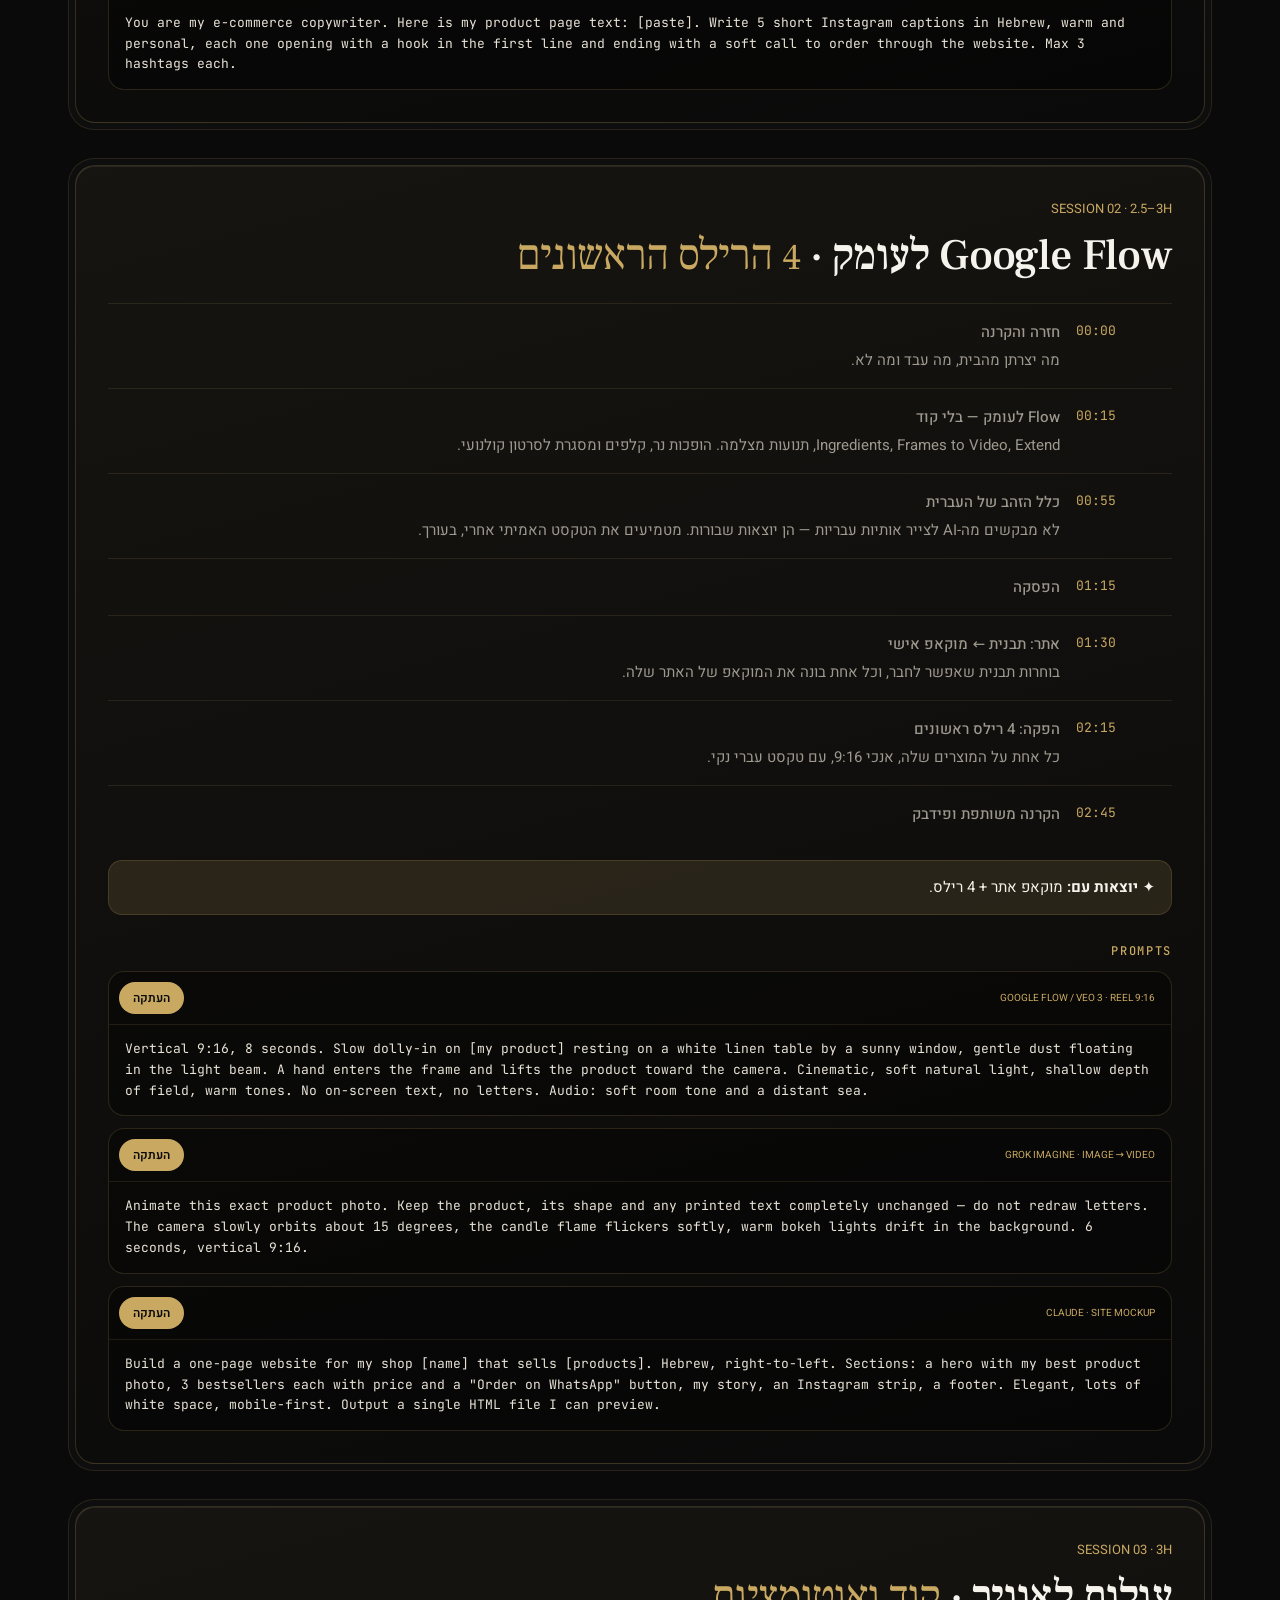
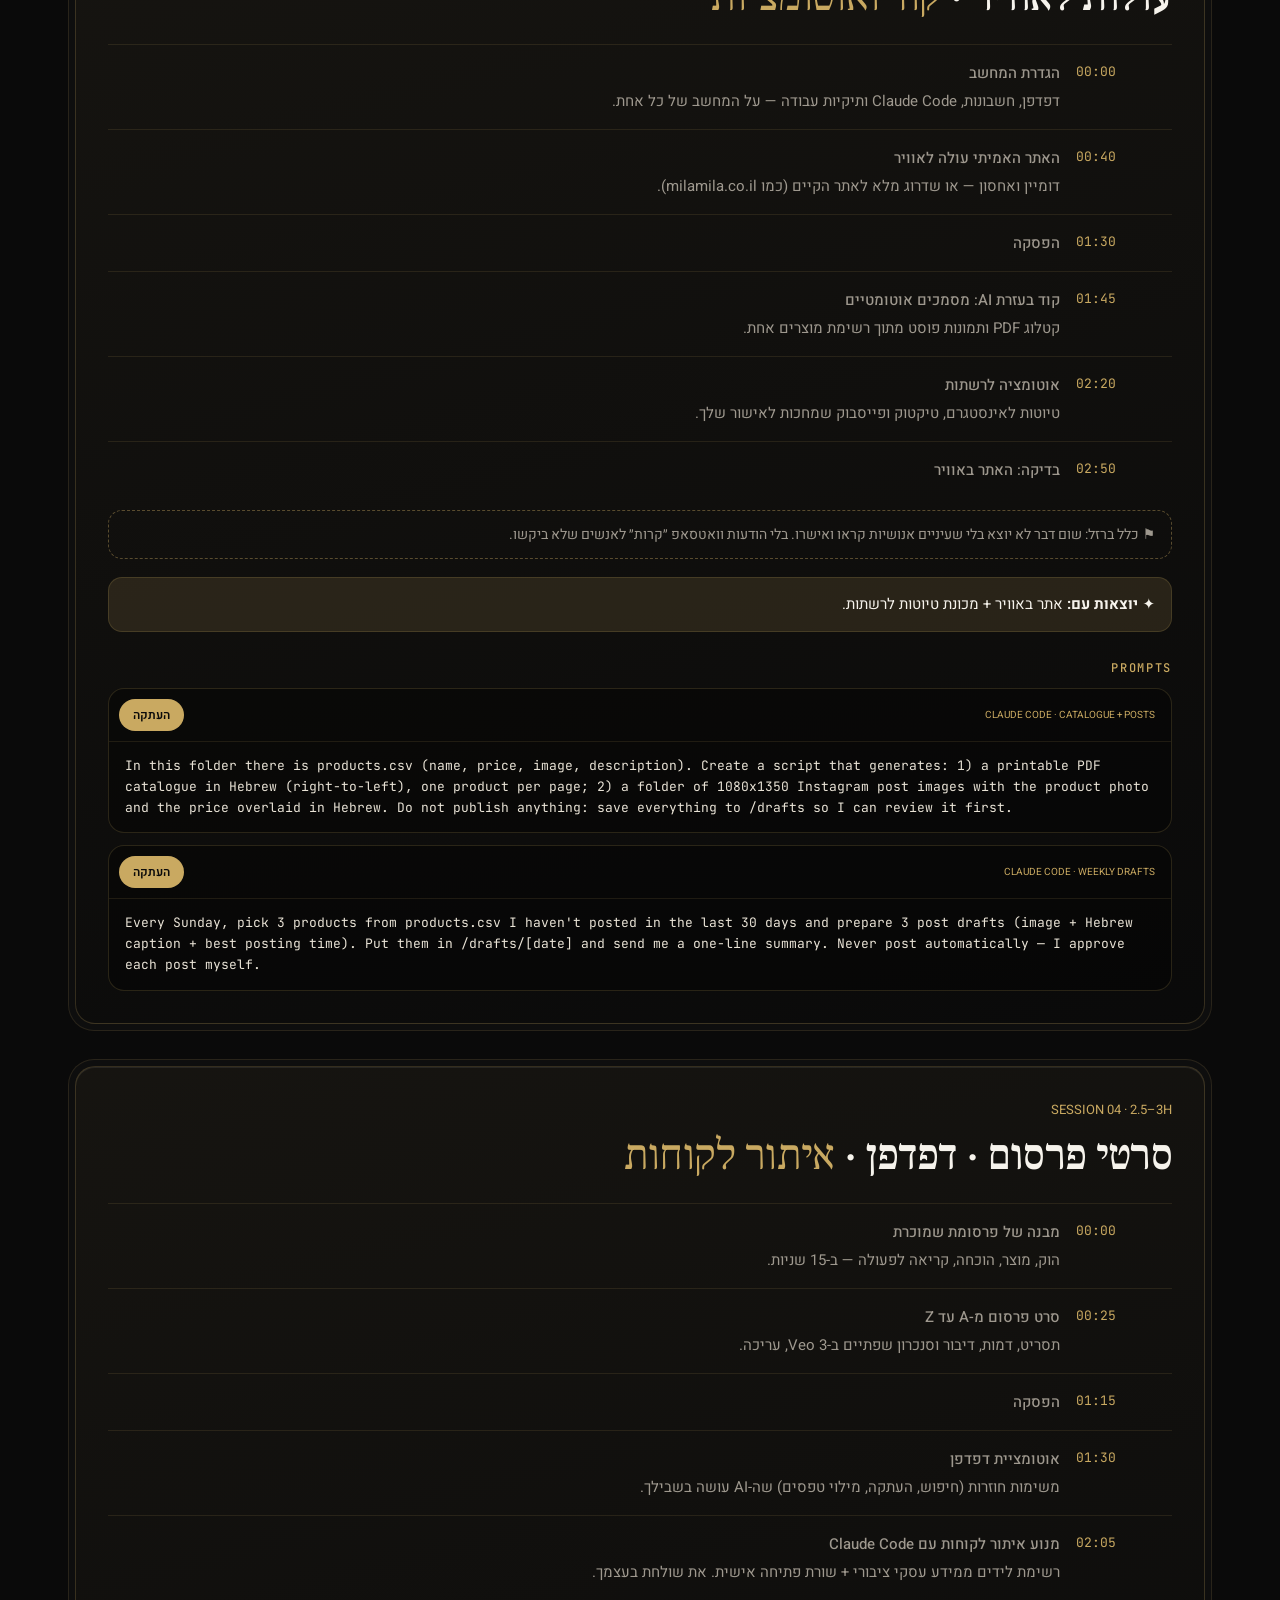
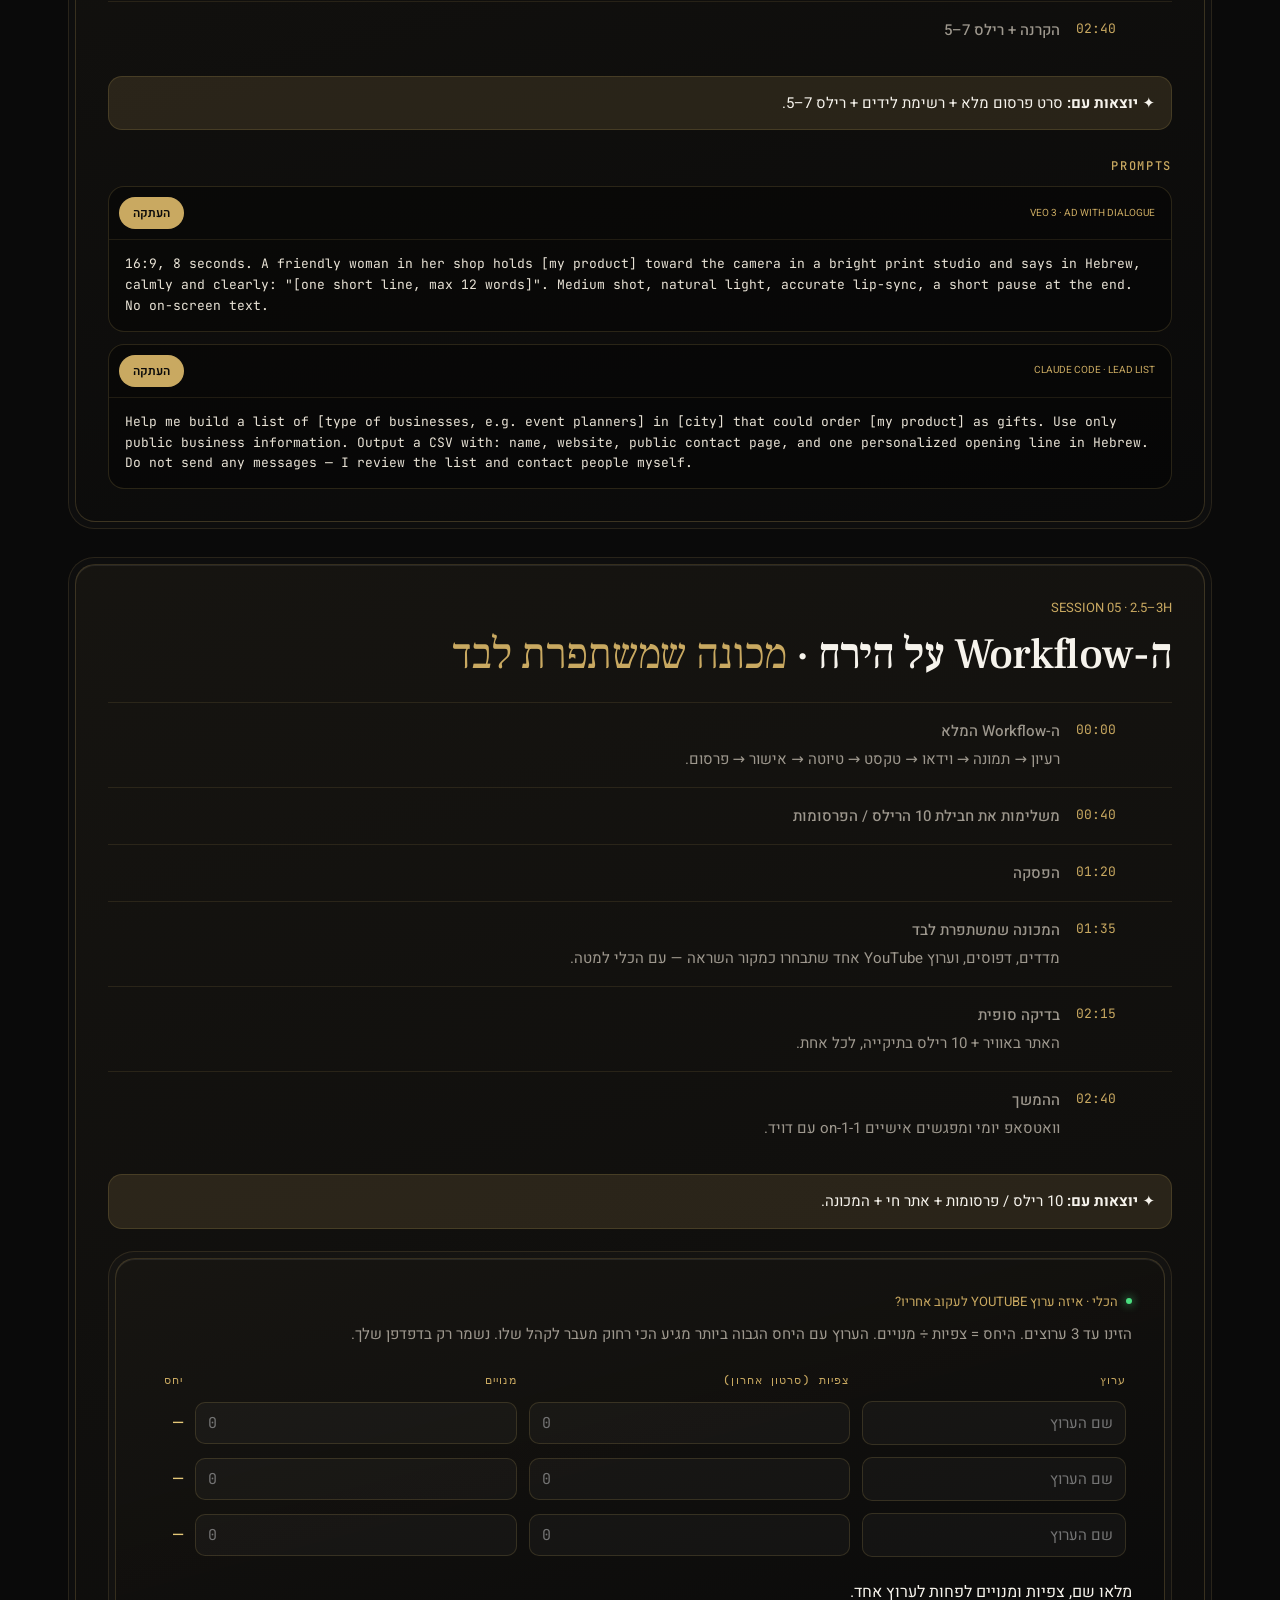
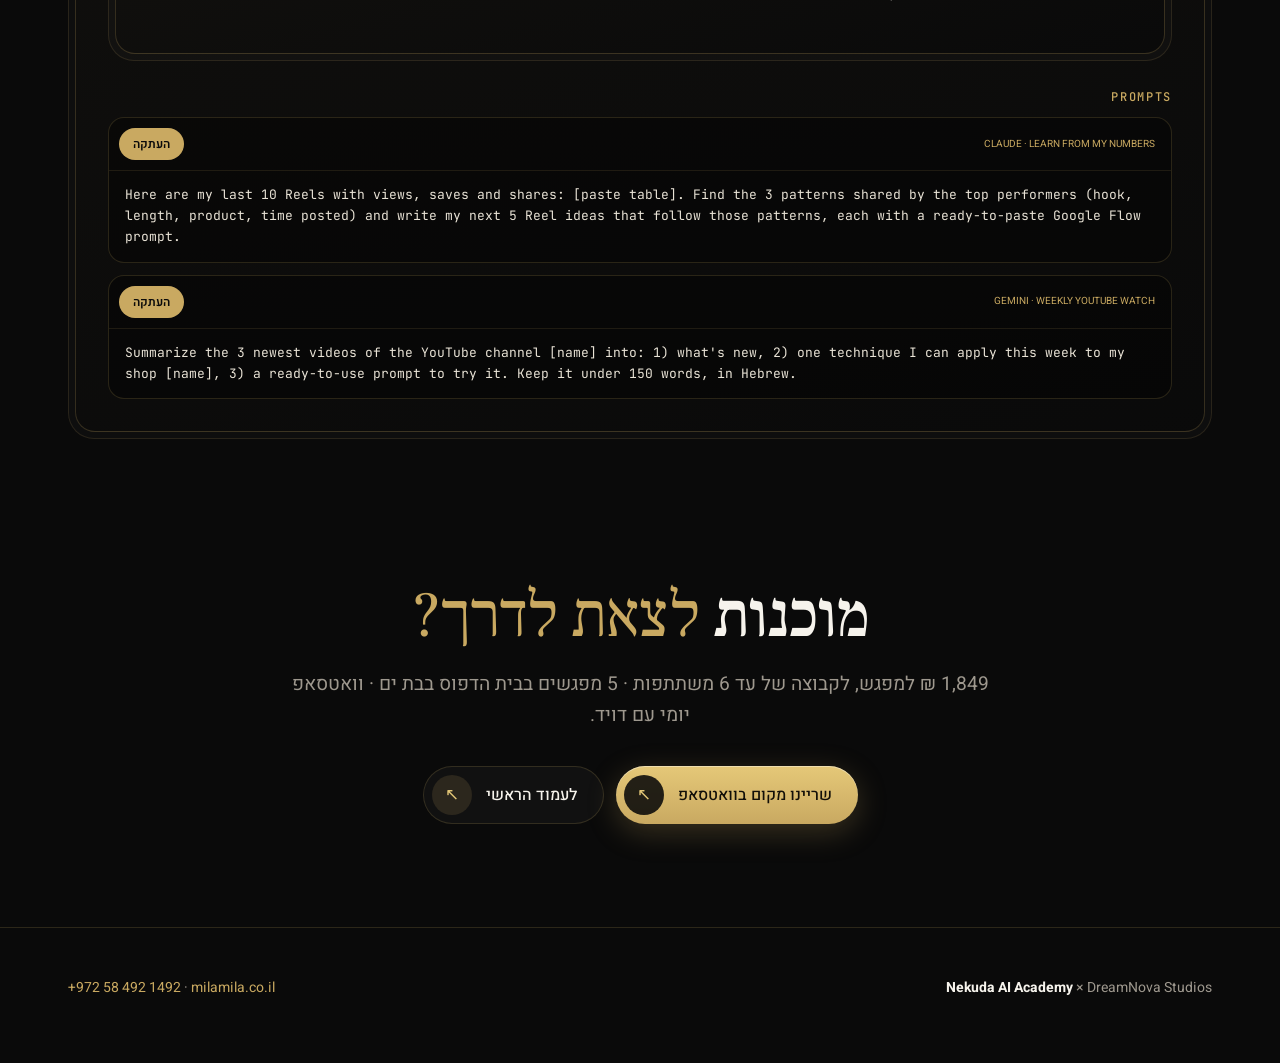
==== commit bb996709: "feat: price per session for a group of up to 6; closing clip at final CTA Co-Authored-By: Claude Opu" ====
--- a/cours/index.html
+++ b/cours/index.html
@@ -185,7 +185,7 @@
 <section class="final" style="padding-top:40px">
   <div class="wrap reveal">
     <h2><span data-he>מוכנות <em>לצאת לדרך?</em></span><span data-en>Ready <em>to set out?</em></span></h2>
-    <p class="lead"><span data-he>1,849 ₪ למפגש · 5 מפגשים בבית הדפוס בבת ים · וואטסאפ יומי עם דויד.</span><span data-en>1,849 ₪ per session · 5 sessions at the print studio in Bat Yam · daily WhatsApp with David.</span></p>
+    <p class="lead"><span data-he>1,849 ₪ למפגש, לקבוצה של עד 6 משתתפות · 5 מפגשים בבית הדפוס בבת ים · וואטסאפ יומי עם דויד.</span><span data-en>1,849 ₪ per session, for a group of up to 6 · 5 sessions at the print studio in Bat Yam · daily WhatsApp with David.</span></p>
     <div class="cta-row">
       <a class="btn" data-wa href="https://wa.me/972584921492" target="_blank" rel="noopener"><span data-he>שריינו מקום בוואטסאפ</span><span data-en>Book your spot on WhatsApp</span><span class="ico" aria-hidden="true">↗</span></a>
       <a class="btn ghost" href="../"><span data-he>לעמוד הראשי</span><span data-en>Main page</span><span class="ico" aria-hidden="true">↗</span></a>
--- a/assets/nekuda.css
+++ b/assets/nekuda.css
@@ -297,33 +297,67 @@
 }
 
 /* ==========================================================================
-   v2 — clarity-first landing: film chapters, offer at a glance, steps, proof
+   v4 — conversion landing: cinematic film, animated sessions, points of light
    ========================================================================== */
+img { height: auto; }
+
+/* points of light (נקודה): fixed ambient canvas behind everything */
+#lights { position: fixed; inset: 0; width: 100%; height: 100%; z-index: -1; pointer-events: none; opacity: .85; }
+
+/* hero */
+.hero-v4 { padding-bottom: clamp(28px, 4vw, 48px); }
+.hero-v4 .intro { max-width: 880px; }
 .facts { display: flex; flex-wrap: wrap; gap: 8px 22px; margin-top: 28px; padding: 0; list-style: none; }
 .facts li { font-size: 14px; color: var(--text-muted); display: flex; align-items: center; gap: 8px; }
 .facts li b { font-family: var(--f-mono); font-weight: 500; color: var(--gold-light); font-size: 15px; }
-.film video { width: 100%; aspect-ratio: 16 / 9; border-radius: 14px; background: #000; display: block; }
-.film .hint { font-size: 13px; color: var(--text-muted); margin: 12px 4px 0; }
-.chips-row { display: grid; grid-template-columns: repeat(7, minmax(0, 1fr)); gap: 6px; margin-top: 12px; }
-.chips-row button {
-  all: unset; box-sizing: border-box; cursor: pointer; display: grid; gap: 6px; padding: 4px; border-radius: 10px;
-  border: 1px solid var(--border); background: rgba(255,255,255,.02); transition: border-color .3s, background .3s;
-}
-.chips-row button img { width: 100%; aspect-ratio: 4 / 3; object-fit: cover; border-radius: 7px; }
-.chips-row button span { font-size: 11px; line-height: 1.25; color: var(--text-muted); padding: 0 2px 2px; }
-.chips-row button span b { display: block; font-family: var(--f-mono); font-weight: 500; font-size: 10px; color: var(--gold); letter-spacing: .06em; }
-.chips-row button:hover, .chips-row button[aria-current="true"] { border-color: var(--gold); background: var(--gold-glow); }
-.chips-row button[aria-current="true"] span { color: var(--text); }
-.chips-row button:focus-visible { outline: 2px solid var(--gold-light); outline-offset: 2px; }
-@media (max-width: 1180px) and (min-width: 981px) { .chips-row button span { display: none; } }
-@media (max-width: 560px) { .chips-row { grid-template-columns: repeat(4, minmax(0, 1fr)); } }
-
-.offer { display: grid; grid-template-columns: 1.25fr 1fr; gap: 18px; align-items: stretch; }
+[dir="rtl"] .facts li b { font-family: var(--f-body); }
+.hero h1 em {
+  background: linear-gradient(100deg, var(--gold) 0%, var(--gold) 40%, #F8EBC0 50%, var(--gold) 60%, var(--gold) 100%);
+  background-size: 260% 100%; -webkit-background-clip: text; background-clip: text; color: transparent;
+  animation: shimmer 7s var(--ease) infinite;
+}
+@keyframes shimmer { 0% { background-position: 100% 0; } 55%, 100% { background-position: -60% 0; } }
+.btn:not(.ghost) { position: relative; overflow: hidden; }
+.btn:not(.ghost)::after {
+  content: ""; position: absolute; inset: 0; pointer-events: none;
+  background: linear-gradient(110deg, transparent 35%, rgba(255,255,255,.5) 50%, transparent 65%);
+  transform: translateX(-130%); animation: shine 6s ease-in-out 2s infinite;
+}
+@keyframes shine { 0%, 72% { transform: translateX(-130%); } 88%, 100% { transform: translateX(130%); } }
+
+/* the film: full width, segmented chapters + thumbnail rail */
+.film-sec { padding-top: 0; }
+.film-card .core { padding: clamp(10px, 1.6vw, 16px); display: grid; gap: 14px; }
+.film-card video { width: 100%; aspect-ratio: 16 / 9; border-radius: 14px; background: #000; display: block; }
+.film-head { display: flex; justify-content: space-between; align-items: center; gap: 12px; flex-wrap: wrap; }
+.film-head .hint { font-size: 13px; color: var(--text-muted); }
+.seg { display: flex; gap: 4px; }
+.seg button { all: unset; box-sizing: border-box; cursor: pointer; position: relative; height: 6px; border-radius: 3px; background: rgba(201,169,97,.18); overflow: hidden; }
+.seg button i { position: absolute; inset-block: 0; inset-inline-start: 0; width: 0; background: linear-gradient(90deg, var(--gold), var(--gold-light)); }
+.seg button:focus-visible { outline: 2px solid var(--gold-light); outline-offset: 3px; }
+.rail { display: grid; grid-auto-flow: column; grid-auto-columns: minmax(150px, 1fr); gap: 10px; overflow-x: auto; scroll-snap-type: x mandatory; scrollbar-width: none; padding-bottom: 2px; }
+.rail::-webkit-scrollbar { display: none; }
+.rail button {
+  all: unset; box-sizing: border-box; cursor: pointer; scroll-snap-align: start; display: grid; gap: 8px; padding: 6px;
+  border-radius: 14px; border: 1px solid var(--border); background: rgba(255,255,255,.02);
+  transition: border-color .3s, background .3s, transform .3s var(--ease);
+}
+.rail button img { width: 100%; aspect-ratio: 16 / 9; object-fit: cover; border-radius: 9px; display: block; }
+.rail .meta { display: flex; align-items: baseline; gap: 8px; padding: 0 4px 2px; font-size: 13px; color: var(--text-muted); line-height: 1.3; }
+.rail .meta b { font-family: var(--f-mono); font-weight: 500; font-size: 11px; color: var(--gold); }
+.rail button:hover { transform: translateY(-2px); border-color: rgba(201,169,97,.45); }
+.rail button[aria-current="true"] { border-color: var(--gold); background: var(--gold-glow); }
+.rail button[aria-current="true"] .meta { color: var(--text); }
+.rail button:focus-visible { outline: 2px solid var(--gold-light); outline-offset: 2px; }
+@media (max-width: 560px) { .rail { grid-auto-columns: 44%; } }
+
+/* offer at a glance */
+.offer { display: grid; grid-template-columns: 1.25fr 1fr; gap: 18px; align-items: start; }
 .offer > * { min-width: 0; }
 .spec { margin: 0; display: grid; }
 .spec > div { display: grid; grid-template-columns: 150px 1fr; gap: 18px; padding: 15px 0; border-top: 1px solid rgba(201,169,97,.14); }
 .spec > div:first-child { border-top: 0; padding-top: 0; }
-.spec dt { font-size: 13px; color: var(--gold); font-weight: 500; letter-spacing: .02em; padding-top: 2px; }
+.spec dt { font-size: 13px; color: var(--gold); font-weight: 500; padding-top: 2px; }
 .spec dd { margin: 0; font-size: 16px; }
 .spec dd small { display: block; color: var(--text-muted); font-size: 14px; margin-top: 2px; }
 @media (max-width: 560px) { .spec > div { grid-template-columns: 1fr; gap: 4px; } }
@@ -334,32 +368,76 @@
 .take p { margin: 4px 0 0; color: var(--text-muted); font-size: 15px; }
 @media (max-width: 860px) { .offer { grid-template-columns: 1fr; } }
 
-.steps { display: grid; gap: 14px; counter-reset: step; }
-.step .core { display: grid; grid-template-columns: 220px 1fr; gap: 26px; align-items: start; }
-.step .core > * { min-width: 0; }
-.step .thumb { display: grid; gap: 10px; }
-.step .thumb img { width: 100%; aspect-ratio: 4 / 3; object-fit: cover; border-radius: 12px; }
-.step .watch { all: unset; cursor: pointer; font-size: 13px; color: var(--gold-light); display: inline-flex; gap: 6px; align-items: center; }
-.step .watch:hover { text-decoration: underline; }
-.step .watch:focus-visible { outline: 2px solid var(--gold-light); outline-offset: 3px; border-radius: 6px; }
-.step .num { font-family: var(--f-mono); color: var(--gold); font-size: 12px; letter-spacing: .16em; }
-.step h3 { margin-block: 6px 12px; font-size: clamp(22px, 2.3vw, 28px); }
-.step .ticks li { font-size: 15px; }
-.step .out { display: inline-flex; flex-wrap: wrap; gap: 4px 8px; margin-top: 16px; padding: 8px 14px; border-radius: 14px; background: var(--gold-glow); border: 1px solid var(--border); font-size: 14px; color: var(--text); }
-.step .out b { color: var(--gold-light); font-weight: 500; white-space: nowrap; }
-@media (max-width: 760px) { .step .core { grid-template-columns: 1fr; gap: 16px; } .step .thumb img { aspect-ratio: 16 / 9; } }
-
-.proof-card .core { padding: 10px; display: grid; gap: 12px; }
-.proof-card video { width: 100%; aspect-ratio: 16 / 9; border-radius: 12px; background: #000; display: block; }
-.proof-card .meta { display: grid; grid-template-columns: 64px 1fr; gap: 12px; align-items: center; padding: 0 4px 6px; }
-.proof-card .meta img { width: 64px; height: 64px; object-fit: cover; border-radius: 10px; border: 1px solid var(--border); }
-.proof-card .meta b { font-weight: 500; display: block; line-height: 1.35; }
-.proof-card .meta small { color: var(--text-muted); font-size: 12px; }
+/* sessions: each with its own clip and an animated title overlay */
+.sessions-v4 { display: grid; gap: 18px; }
+.sess .core { display: grid; grid-template-columns: 1.15fr 1fr; gap: clamp(18px, 3vw, 36px); align-items: center; }
+.sess .core > * { min-width: 0; }
+.sess .media { position: relative; border-radius: 14px; overflow: hidden; background: #000; }
+.sess video { width: 100%; aspect-ratio: 16 / 9; display: block; object-fit: cover; }
+.ov {
+  position: absolute; inset: 0 0 auto 0; padding: 16px 18px 46px; pointer-events: none;
+  background: linear-gradient(to bottom, rgba(8,8,8,.9) 0%, rgba(8,8,8,.66) 55%, transparent 100%);
+  transition: padding .5s var(--ease), background .5s;
+}
+.ov .k { display: block; font-family: var(--f-mono); font-size: 11px; letter-spacing: .14em; color: var(--gold); }
+[dir="rtl"] .ov .k { font-family: var(--f-body); font-size: 13px; letter-spacing: 0; }
+.ov .t { display: block; margin: 4px 0 10px; font-family: var(--f-display); font-weight: 500; font-size: clamp(19px, 2.1vw, 26px); line-height: 1.2; color: var(--text); text-shadow: 0 2px 18px rgba(0,0,0,.6); }
+.ov .tags { display: flex; flex-wrap: wrap; gap: 6px; }
+.ov .tags span { font-size: 12px; padding: 4px 10px; border-radius: 999px; background: rgba(201,169,97,.16); border: 1px solid rgba(201,169,97,.4); color: var(--text); }
+.ov .bar { position: absolute; inset-inline-start: 18px; bottom: 30px; height: 2px; width: 0; background: linear-gradient(90deg, var(--gold), transparent); }
+[dir="rtl"] .ov .bar { background: linear-gradient(270deg, var(--gold), transparent); }
+html.io .sess .ov .k, html.io .sess .ov .t, html.io .sess .ov .tags span { opacity: 0; transform: translateY(-8px); }
+.sess.lit .ov .k { animation: ovIn .6s var(--ease) forwards; }
+.sess.lit .ov .t { animation: ovIn .7s var(--ease) .12s forwards; }
+.sess.lit .ov .tags span { animation: ovIn .5s var(--ease) forwards; animation-delay: calc(.4s + var(--i, 0) * .14s); }
+.sess.lit .ov .bar { animation: bar 1.4s var(--ease) .6s forwards; }
+@keyframes ovIn { to { opacity: 1; transform: none; } }
+@keyframes bar { to { width: 42%; } }
+.sess.is-playing .ov { padding-bottom: 18px; background: linear-gradient(to bottom, rgba(8,8,8,.7), transparent); }
+.sess.is-playing .ov .tags, .sess.is-playing .ov .bar { display: none; }
+.sess .num { font-family: var(--f-mono); color: var(--gold); font-size: 12px; letter-spacing: .16em; }
+.sess h3 { margin-block: 6px 12px; font-size: clamp(22px, 2.3vw, 28px); }
+.sess .ticks li { font-size: 15px; }
+.sess .out { display: inline-flex; flex-wrap: wrap; gap: 4px 8px; margin-top: 16px; padding: 8px 14px; border-radius: 14px; background: var(--gold-glow); border: 1px solid var(--border); font-size: 14px; }
+.sess .out b { color: var(--gold-light); font-weight: 500; white-space: nowrap; }
+@media (max-width: 860px) { .sess .core { grid-template-columns: 1fr; } }
+@media (max-width: 560px) { .ov { padding: 12px 12px 34px; } .ov .tags span { font-size: 11px; padding: 3px 8px; } .ov .bar { bottom: 20px; inset-inline-start: 12px; } }
+
+/* proof: real photo → AI frame */
+.pair .core { padding: 10px; display: grid; gap: 12px; }
+.pair .imgs { display: grid; grid-template-columns: 1fr 1fr; gap: 8px; position: relative; }
+.pair figure { margin: 0; position: relative; }
+.pair img { width: 100%; aspect-ratio: 1; object-fit: cover; border-radius: 10px; display: block; }
+.pair figcaption { position: absolute; bottom: 8px; inset-inline-start: 8px; font-size: 11px; padding: 3px 9px; border-radius: 999px; background: rgba(0,0,0,.72); color: var(--text); }
+.pair figure.ai figcaption { background: var(--gold); color: #0a0a0a; font-weight: 600; }
+.pair .arrow { position: absolute; top: 50%; left: 50%; transform: translate(-50%, -50%); width: 34px; height: 34px; border-radius: 50%; display: grid; place-items: center; background: var(--gold); color: #0a0a0a; font-weight: 700; box-shadow: 0 0 0 4px #100f0c; }
+.pair h3 { font-size: 18px; padding: 0 4px; }
+.pair p { margin: 0; padding: 0 4px 6px; font-size: 14px; color: var(--text-muted); }
 .note { font-size: 13px; color: var(--text-muted); margin-top: 18px; }
 
-.support .core { display: flex; flex-direction: column; gap: 12px; }
-.support .core .tag { font-family: var(--f-mono); font-size: 11px; color: var(--gold); letter-spacing: .14em; }
+/* included support vs Grow ×10 */
+.compare { display: grid; grid-template-columns: 1fr 1fr; gap: 18px; align-items: stretch; }
+.compare > * { min-width: 0; }
+.plan .core { display: flex; flex-direction: column; gap: 16px; height: 100%; }
+.plan .badge { align-self: flex-start; font-size: 12px; padding: 5px 12px; border-radius: 999px; border: 1px solid var(--border); color: var(--gold); }
+.plan h3 { font-size: clamp(26px, 2.8vw, 34px); }
+.plan dl { margin: 0; display: grid; }
+.plan dl > div { display: grid; grid-template-columns: 96px 1fr; gap: 14px; padding: 12px 0; border-top: 1px solid rgba(201,169,97,.14); }
+.plan dt { font-size: 13px; color: var(--gold); font-weight: 500; }
+.plan dd { margin: 0; font-size: 15px; }
+.plan .btn { margin-top: auto; align-self: flex-start; }
+.plan.grow > .core { background: linear-gradient(165deg, rgba(60,47,20,.95), rgba(12,10,6,.98)); border-color: rgba(229,200,120,.45); }
+.plan.grow .badge { background: var(--gold); color: #0a0a0a; border-color: var(--gold); font-weight: 600; }
+@media (max-width: 860px) { .compare { grid-template-columns: 1fr; } }
+@media (max-width: 560px) { .plan dl > div { grid-template-columns: 1fr; gap: 2px; } }
+
 .quote-block { font-family: var(--f-display); font-size: clamp(22px, 2.4vw, 30px); line-height: 1.35; color: var(--text); margin: 24px 0 0; border-inline-start: 2px solid var(--gold); padding-inline-start: 18px; }
+
+@media (prefers-reduced-motion: reduce) {
+  .hero h1 em, .btn:not(.ghost)::after { animation: none; }
+  html.io .sess .ov .k, html.io .sess .ov .t, html.io .sess .ov .tags span { opacity: 1; transform: none; }
+  .sess.lit .ov * { animation: none !important; }
+}
 
 /* before / after */
 .ba { display: grid; grid-template-columns: 1fr 1fr; gap: 18px; }
@@ -373,10 +451,8 @@
 .ba-list.before li::before { content: "✕"; color: var(--text-muted); }
 .ba-list.after li::before { content: "✦"; color: var(--gold); }
 @media (max-width: 760px) { .ba { grid-template-columns: 1fr; } }
-.proof-card .use { margin: 0; padding: 10px 4px 4px; border-top: 1px solid rgba(201,169,97,.14); font-size: 14px; color: var(--text-muted); }
 /* Hebrew has no letter-spaced mono labels: use the body face */
-[dir="rtl"] .support .tag, [dir="rtl"] .step .num, [dir="rtl"] .card-label { font-family: var(--f-body); letter-spacing: 0; font-size: 13px; }
-.offer { align-items: start; }
+[dir="rtl"] .sess .num, [dir="rtl"] .card-label { font-family: var(--f-body); letter-spacing: 0; font-size: 13px; }
 
 /* value anchor in the price card */
 .value { margin: 0; display: grid; gap: 0; border: 1px solid var(--border); border-radius: 14px; overflow: hidden; }
@@ -388,3 +464,42 @@
 .price-row { display: flex; align-items: baseline; gap: 14px; flex-wrap: wrap; }
 .tagline { font-family: var(--f-display); font-style: italic; color: var(--gold); font-size: clamp(18px, 2vw, 22px); margin: 22px 0 0; }
 @media (max-width: 560px) { .value > div { flex-direction: column; align-items: flex-start; gap: 4px; } }
+
+/* offer: the independence row leads */
+.take .row { grid-template-columns: minmax(86px, auto) 1fr; }
+.take .lead-row { padding: 14px; margin: 0 -6px; border-radius: 16px; background: var(--gold-glow); border: 1px solid rgba(201,169,97,.35); }
+.take .lead-row .big-num { font-size: 52px; }
+@media (max-width: 560px) { .take .row { grid-template-columns: 1fr; gap: 6px; } .take .big-num { text-align: start; } }
+.sticky-cta .sticky-txt { font-size: 13px; color: var(--gold-light); white-space: nowrap; overflow: hidden; text-overflow: ellipsis; min-width: 0; }
+.sticky-cta .btn { flex: none; white-space: nowrap; }
+.take .big-num { justify-self: start; }
+
+/* hero: promise + David's vertical clip in a phone frame */
+.hero-split { display: grid; grid-template-columns: 1fr 300px; gap: clamp(28px, 5vw, 72px); align-items: center; }
+.hero-split > * { min-width: 0; }
+.phone-col { margin: 0; display: grid; gap: 12px; justify-items: center; }
+.phone {
+  position: relative; width: min(300px, 100%); padding: 9px; border-radius: 38px;
+  background: linear-gradient(160deg, #1a1712, #050505); border: 1px solid rgba(201,169,97,.38);
+  box-shadow: 0 30px 80px rgba(0,0,0,.6), 0 0 0 6px rgba(201,169,97,.05), 0 0 60px rgba(201,169,97,.12);
+}
+.phone::before { content: ""; position: absolute; top: 16px; left: 50%; transform: translateX(-50%); width: 76px; height: 20px; border-radius: 999px; background: #000; z-index: 2; pointer-events: none; }
+.phone video { display: block; width: 100%; aspect-ratio: 9 / 16; object-fit: cover; border-radius: 30px; background: #000; }
+.phone-col figcaption { font-size: 13px; color: var(--text-muted); text-align: center; max-width: 280px; }
+@media (max-width: 900px) { .hero-split { grid-template-columns: 1fr; } .phone { width: min(260px, 72vw); } }
+
+/* David section with his intro video */
+.about.has-video { grid-template-columns: 1.15fr 1fr; }
+.about.has-video video { width: 100%; aspect-ratio: 16 / 9; border-radius: 12px; background: #000; display: block; }
+.vid-cap { margin: 10px 4px 2px; font-size: 13px; color: var(--text-muted); }
+@media (max-width: 860px) { .about.has-video { grid-template-columns: 1fr; } }
+video::cue { font-family: var(--f-body); font-size: 0.95em; background: rgba(0,0,0,.72); color: #fff; }
+
+/* price clarity: per session, group of up to 6 */
+.group-note { margin: 0; padding: 12px 16px; border-radius: 14px; border: 1px solid rgba(201,169,97,.35); background: var(--gold-glow); font-size: 15px; color: var(--text-muted); }
+.group-note strong { color: var(--text); font-weight: 500; }
+/* final CTA with the closing clip */
+.final-split { display: grid; grid-template-columns: 280px 1fr; gap: clamp(28px, 5vw, 64px); align-items: center; text-align: start; }
+.final-split .cta-row { justify-content: flex-start; }
+.final-split .lead, .final-split h2 { margin-inline: 0; }
+@media (max-width: 860px) { .final-split { grid-template-columns: 1fr; text-align: center; } .final-split .cta-row { justify-content: center; } .final-split .lead, .final-split h2 { margin-inline: auto; } }
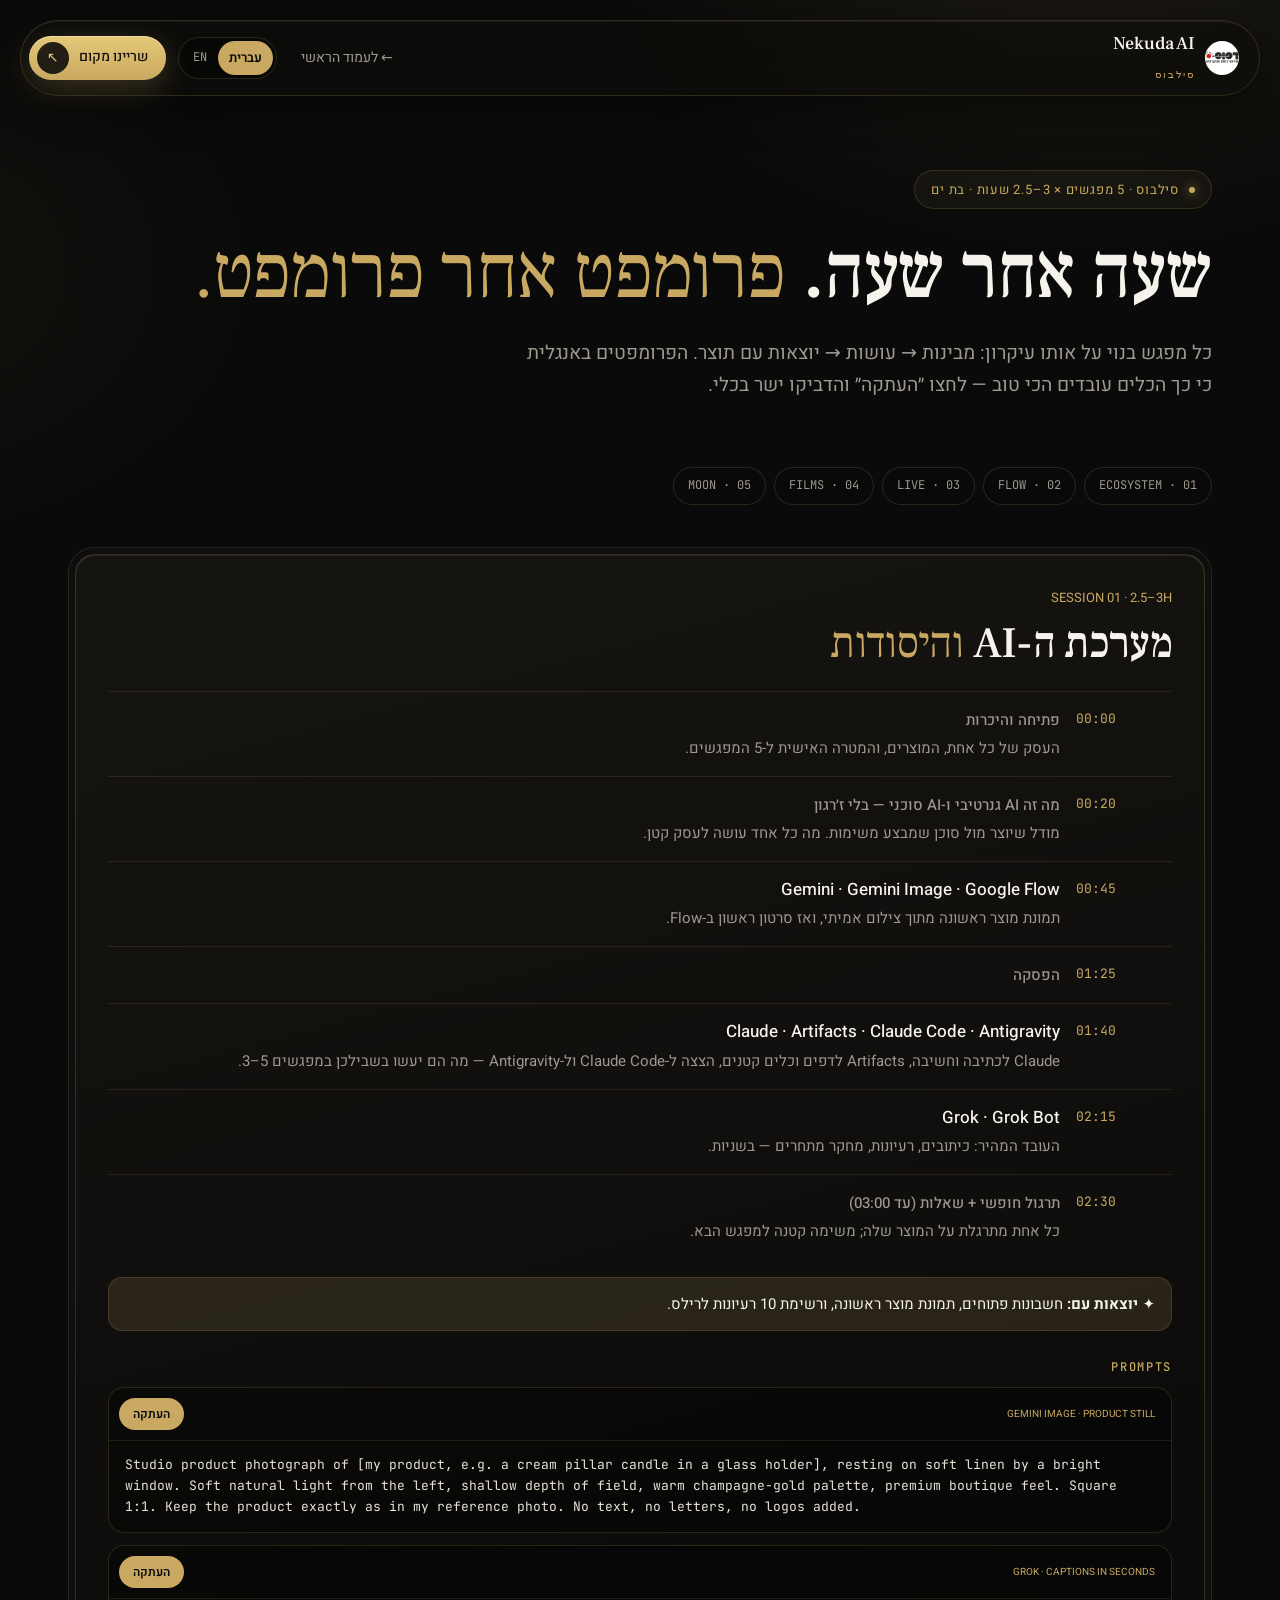
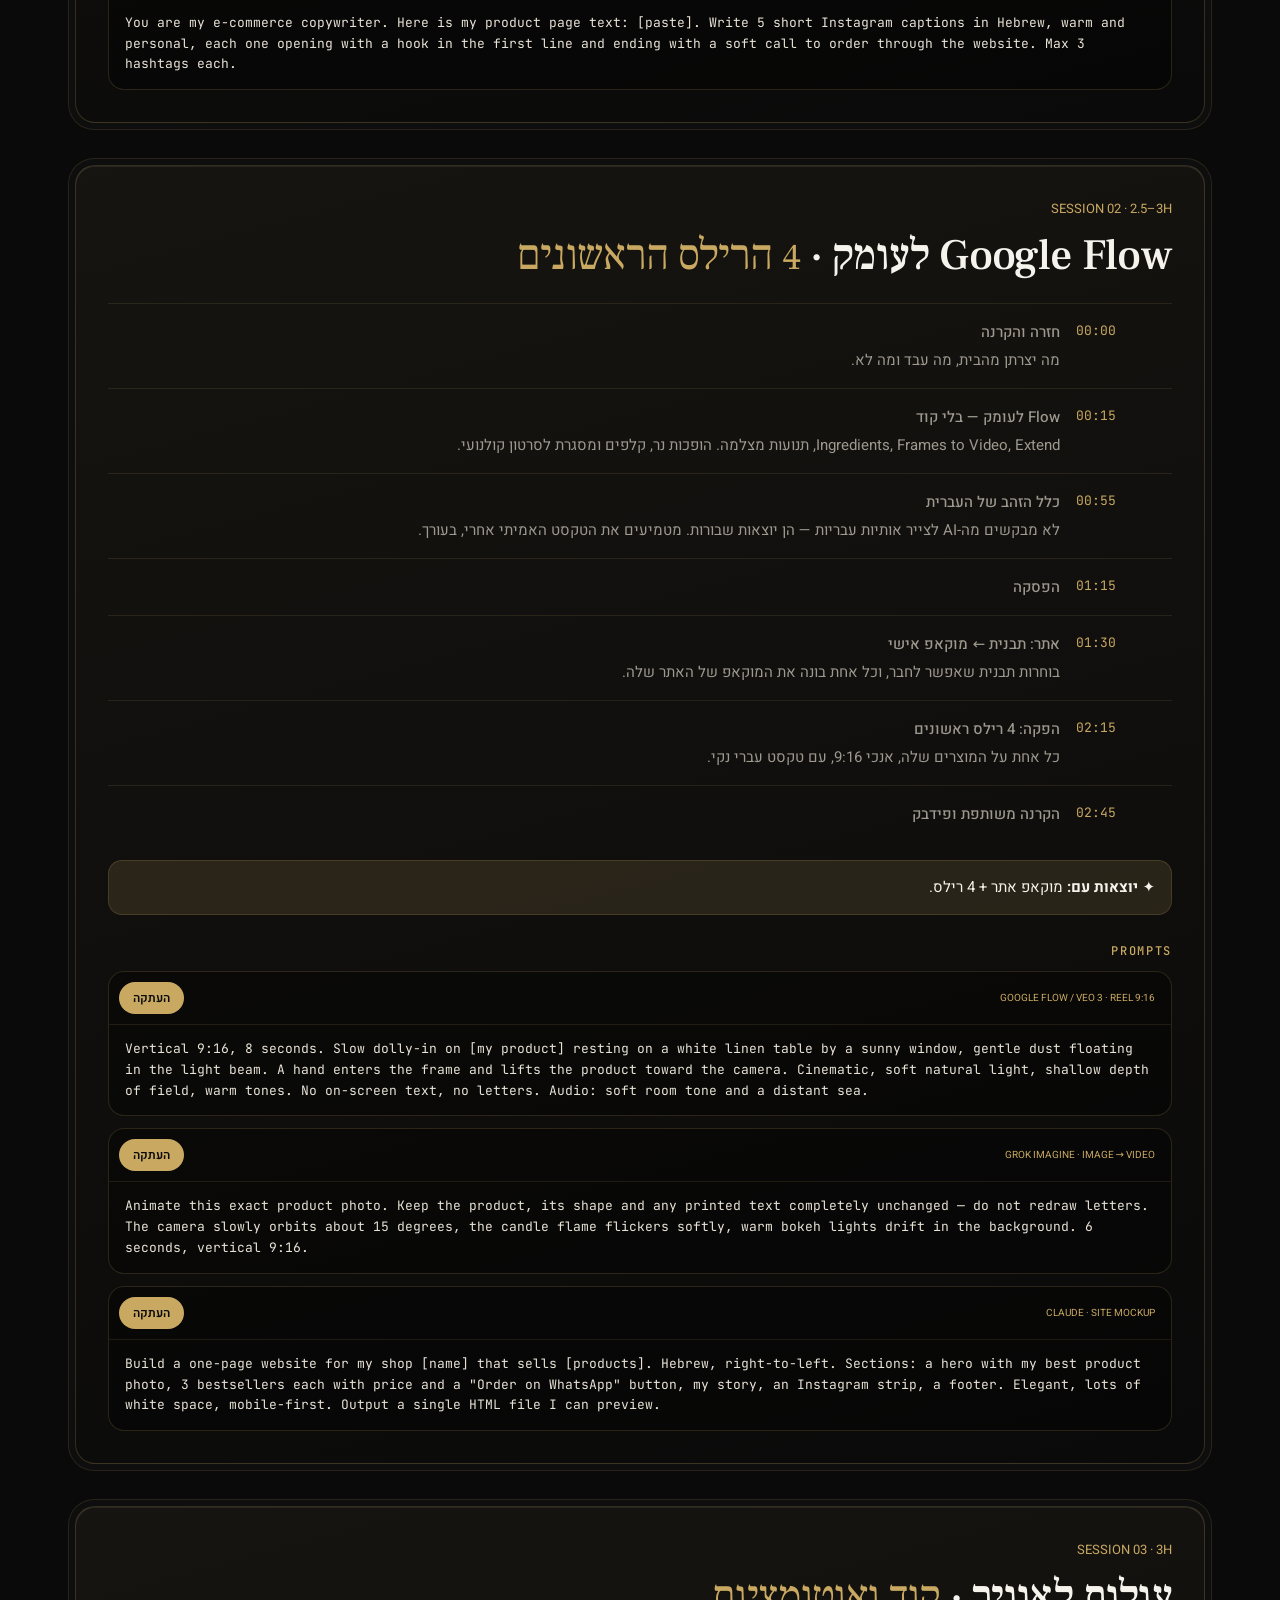
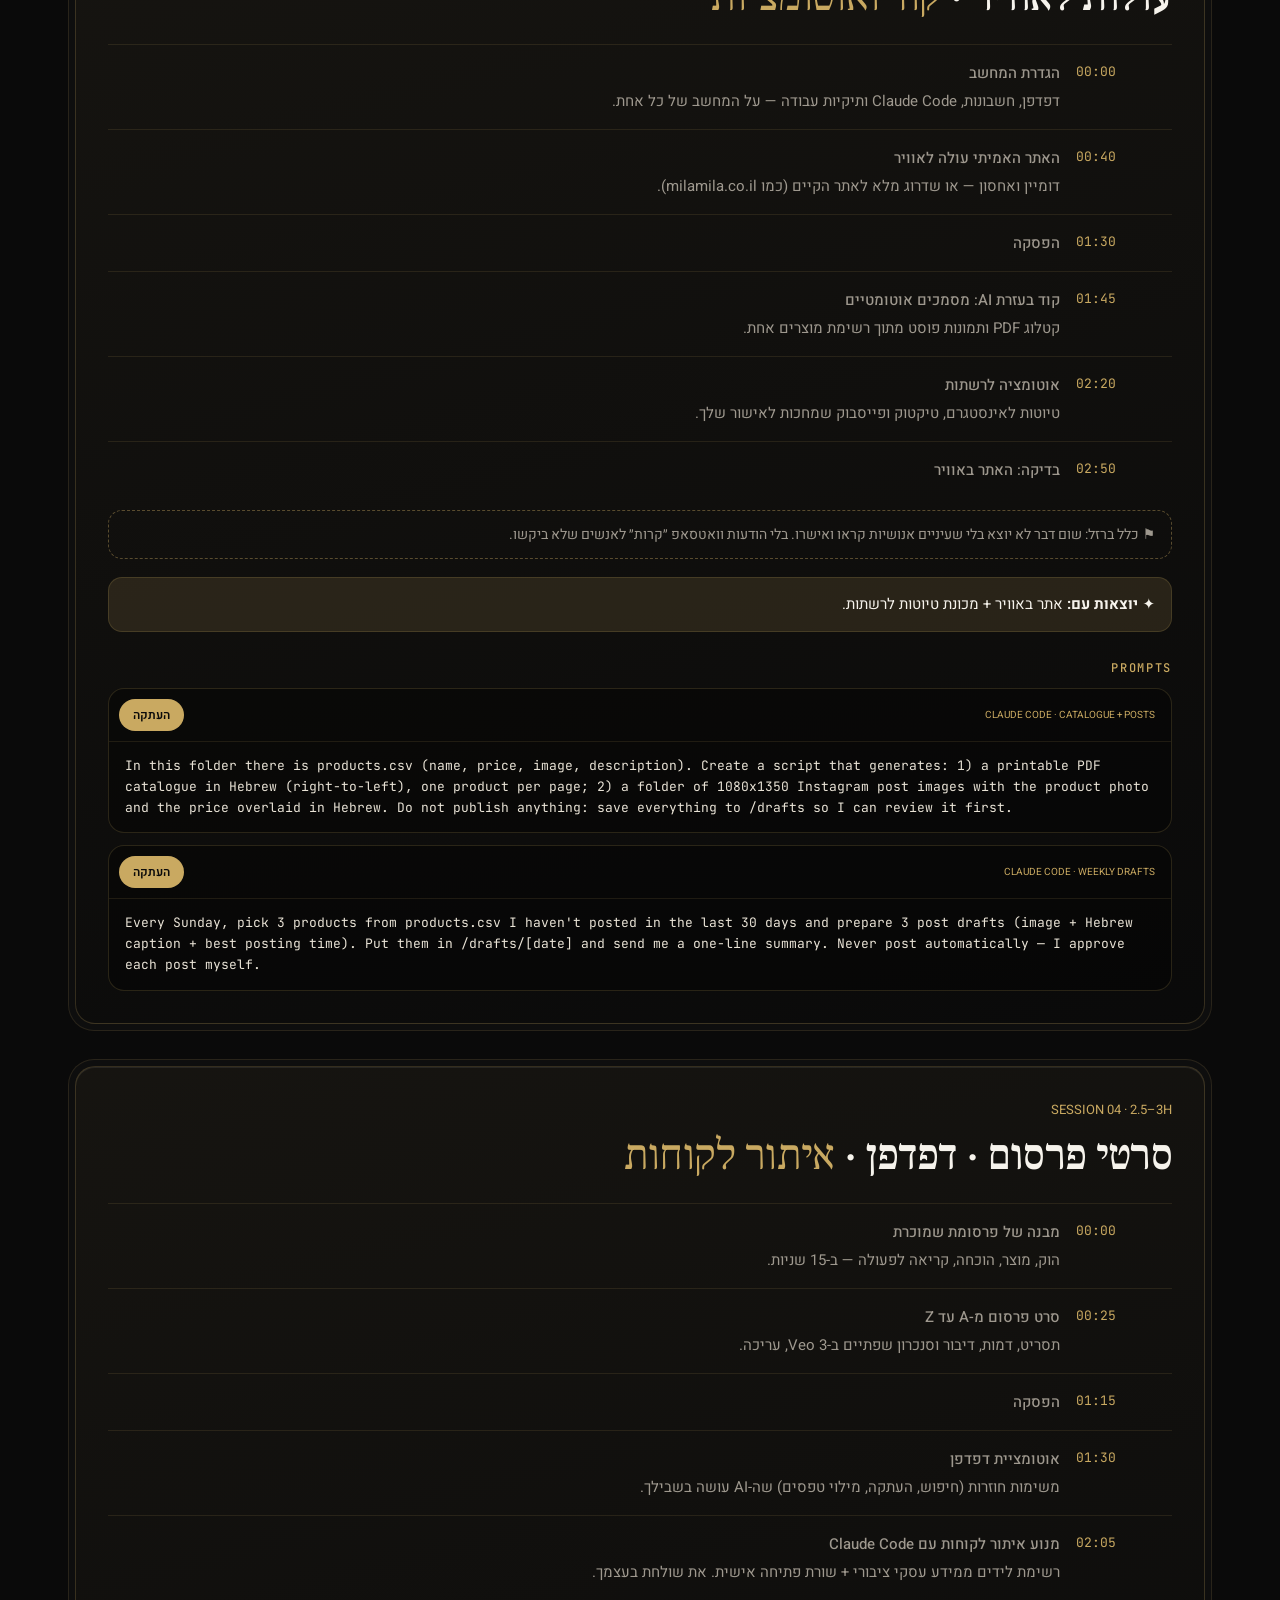
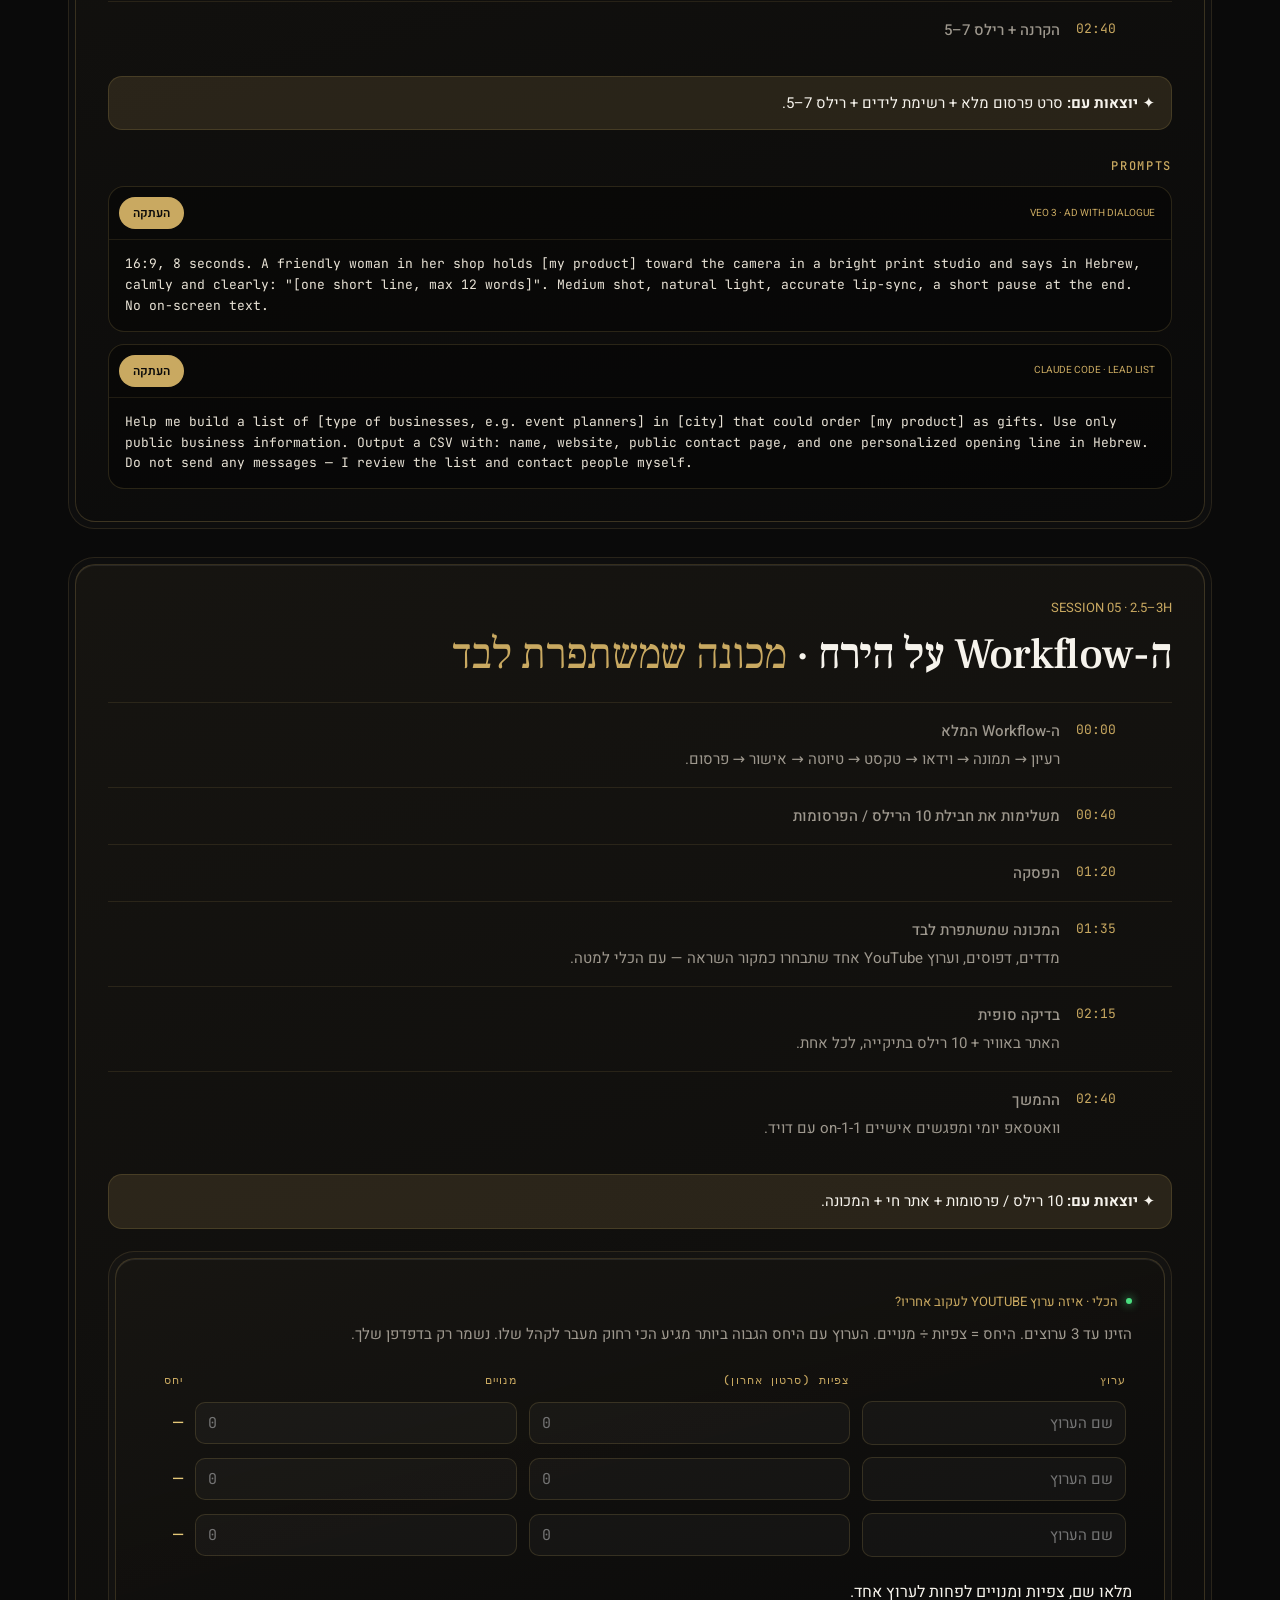
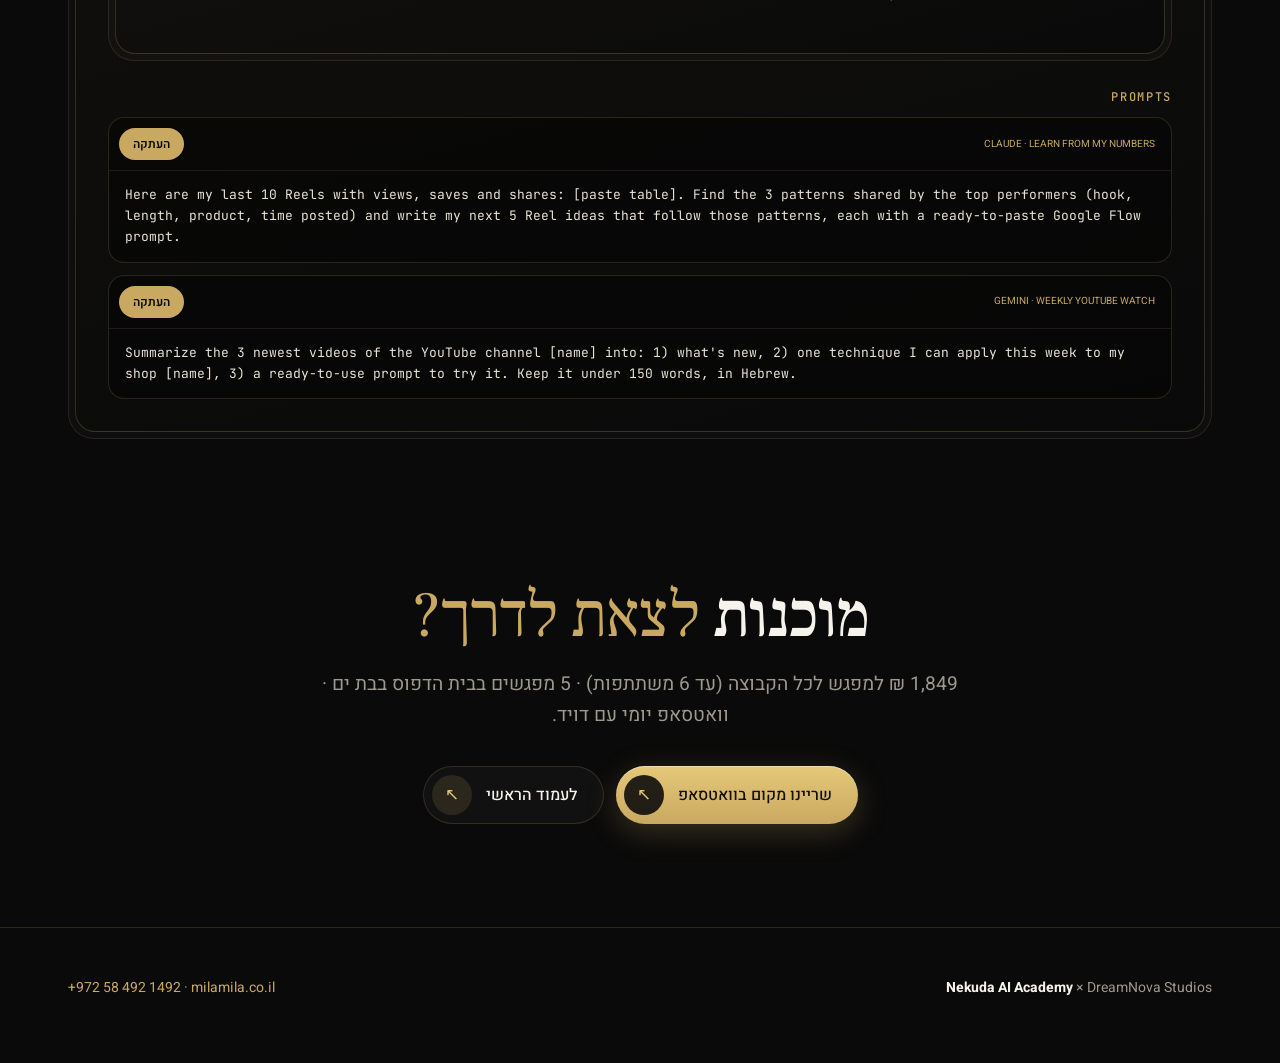
==== commit 002a8cbb: "feat: v6 — offer panel up front, cream/obsidian rhythm, modest wording, whole-group price - Offer mo" ====
--- a/cours/index.html
+++ b/cours/index.html
@@ -185,7 +185,7 @@
 <section class="final" style="padding-top:40px">
   <div class="wrap reveal">
     <h2><span data-he>מוכנות <em>לצאת לדרך?</em></span><span data-en>Ready <em>to set out?</em></span></h2>
-    <p class="lead"><span data-he>1,849 ₪ למפגש, לקבוצה של עד 6 משתתפות · 5 מפגשים בבית הדפוס בבת ים · וואטסאפ יומי עם דויד.</span><span data-en>1,849 ₪ per session, for a group of up to 6 · 5 sessions at the print studio in Bat Yam · daily WhatsApp with David.</span></p>
+    <p class="lead"><span data-he>1,849 ₪ למפגש לכל הקבוצה (עד 6 משתתפות) · 5 מפגשים בבית הדפוס בבת ים · וואטסאפ יומי עם דויד.</span><span data-en>1,849 ₪ per session for the whole group (up to 6) · 5 sessions at the print studio in Bat Yam · daily WhatsApp with David.</span></p>
     <div class="cta-row">
       <a class="btn" data-wa href="https://wa.me/972584921492" target="_blank" rel="noopener"><span data-he>שריינו מקום בוואטסאפ</span><span data-en>Book your spot on WhatsApp</span><span class="ico" aria-hidden="true">↗</span></a>
       <a class="btn ghost" href="../"><span data-he>לעמוד הראשי</span><span data-en>Main page</span><span class="ico" aria-hidden="true">↗</span></a>
--- a/assets/nekuda.css
+++ b/assets/nekuda.css
@@ -503,3 +503,56 @@
 .final-split .cta-row { justify-content: flex-start; }
 .final-split .lead, .final-split h2 { margin-inline: 0; }
 @media (max-width: 860px) { .final-split { grid-template-columns: 1fr; text-align: center; } .final-split .cta-row { justify-content: center; } .final-split .lead, .final-split h2 { margin-inline: auto; } }
+
+/* ==========================================================================
+   v6 — two-tone rhythm: obsidian for the cinematic moments, Jerusalem-stone cream for reading
+   ========================================================================== */
+.light {
+  --bg: #F6F0E4; --bg-elevated: #FFFCF6;
+  --text: #1E1A15; --text-muted: #5F574B;
+  --gold: #7A5E1C; --gold-light: #A07C30; --gold-glow: rgba(176,138,58,.12);
+  --border: rgba(148,116,46,.24);
+  color: var(--text); color-scheme: light;
+  background:
+    radial-gradient(900px 420px at 88% 0%, rgba(201,169,97,.16), transparent 62%),
+    radial-gradient(700px 380px at 0% 100%, rgba(120,132,90,.10), transparent 60%),
+    var(--bg);
+}
+.light .bezel { background: rgba(255,255,255,.55); border-color: var(--border); }
+.light .bezel > .core {
+  background: linear-gradient(165deg, #FFFDF8, #F4ECDD);
+  border-color: rgba(148,116,46,.28);
+  box-shadow: inset 0 1px 0 rgba(255,255,255,.9), 0 18px 44px rgba(70,52,18,.08);
+}
+.light .eyebrow { background: rgba(176,138,58,.08); }
+.light .btn.ghost { background: rgba(255,255,255,.6); }
+.light .btn.ghost .ico { background: rgba(176,138,58,.16); color: #6E5320; }
+.light .pair .arrow { box-shadow: 0 0 0 4px #FBF6EC; }
+.light .chips li { background: rgba(255,255,255,.6); }
+.light .faq details { border-color: var(--border); }
+.light .ba-list.before li::before { color: #9C8F7C; }
+
+/* the offer: the heart of the page */
+.offer-panel {
+  border-radius: 30px; padding: clamp(22px, 4vw, 48px);
+  background: var(--bg-elevated); border: 1px solid rgba(148,116,46,.32);
+  box-shadow: 0 30px 80px rgba(70,52,18,.12), inset 0 1px 0 #fff;
+  display: grid; gap: clamp(22px, 3vw, 34px);
+}
+.offer-head h2 { margin-top: 16px; font-size: clamp(34px, 5vw, 60px); }
+.gets { display: grid; grid-template-columns: 1.25fr 1fr 1fr; gap: 14px; }
+.get { border-radius: 22px; padding: 22px; border: 1px solid var(--border); background: #FBF6EC; display: flex; flex-direction: column; gap: 8px; }
+.get-num { font-family: var(--f-display); font-size: clamp(48px, 5vw, 68px); line-height: 1; color: var(--gold); }
+.get h3 { font-size: 20px; line-height: 1.25; }
+.get p { margin: 0; color: var(--text-muted); font-size: 15px; }
+.get.main { background: linear-gradient(160deg, #1B1710, #0B0A08); border-color: rgba(201,169,97,.55); color: #F6F3EC; box-shadow: 0 22px 50px rgba(30,20,5,.28); }
+.get.main .get-num { color: #E5C878; }
+.get.main p { color: #CFC6B5; }
+.facts-grid { display: grid; grid-template-columns: repeat(4, 1fr); margin: 0; border-top: 1px solid var(--border); }
+.facts-grid > div { padding-block: 14px; padding-inline: 0 18px; border-bottom: 1px solid var(--border); min-width: 0; }
+.facts-grid dt { font-size: 12px; color: var(--gold); font-weight: 600; }
+.facts-grid dd { margin: 4px 0 0; font-size: 15px; }
+.offer-cta { display: flex; flex-wrap: wrap; gap: 12px; }
+@media (max-width: 980px) { .gets { grid-template-columns: 1fr; } .facts-grid { grid-template-columns: 1fr 1fr; } }
+@media (max-width: 560px) { .facts-grid { grid-template-columns: 1fr; } .offer-cta .btn { width: 100%; justify-content: space-between; } }
+.light .pair figure.ai figcaption { background: #E5C878; color: #1A1408; }
